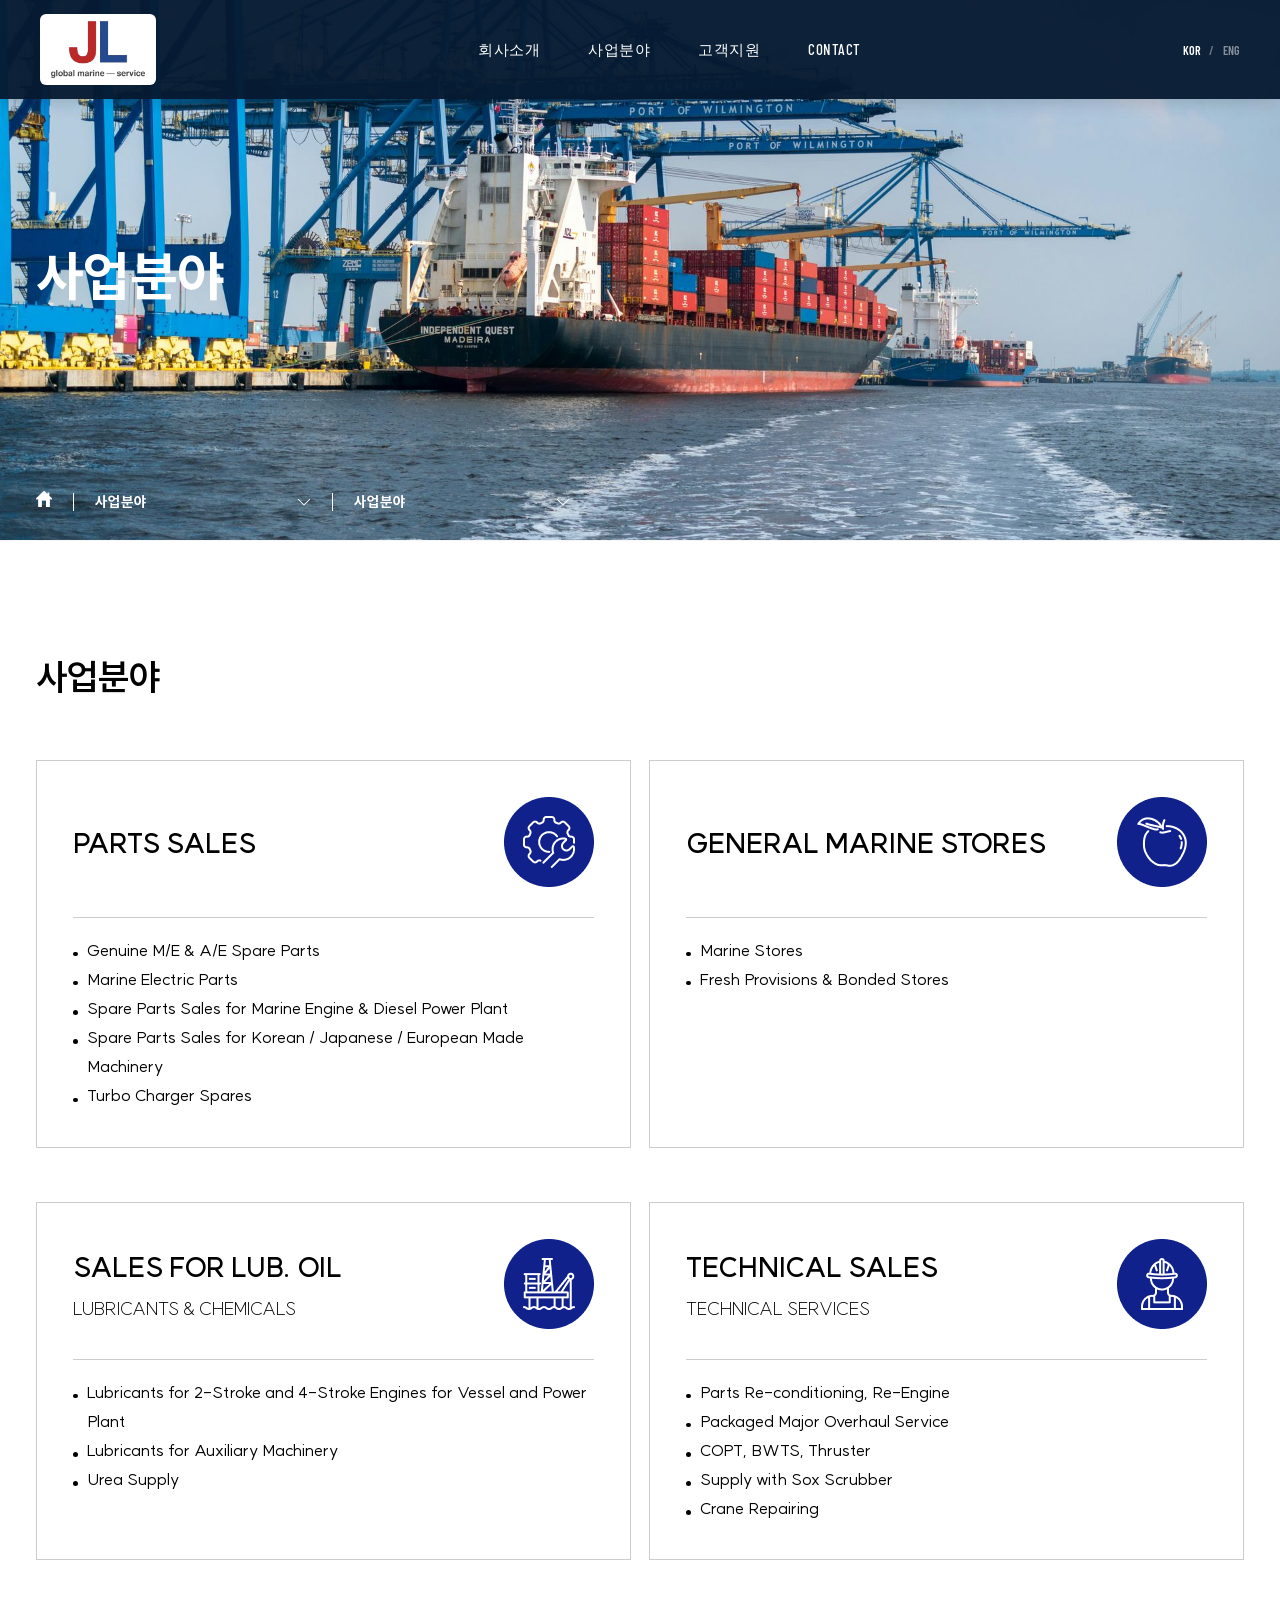
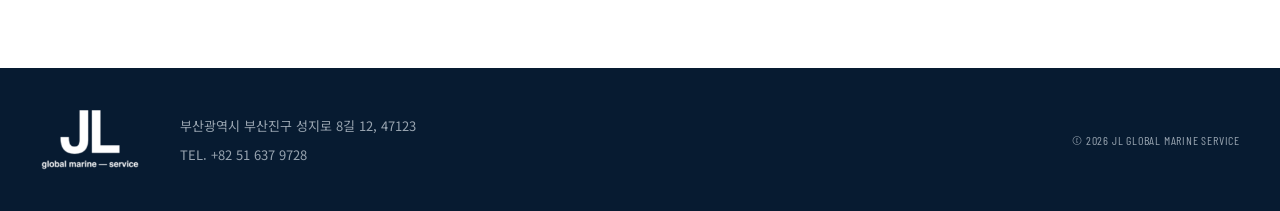
==== jlgms/business/business-field.html @ 803ba66a "Make menu hover backgrounds translucent navy instead of white Co-Authored-By: Claude Opus 5.5 <norep" ====
<!DOCTYPE html>
<html lang="ko">


<!-- Mirrored from http://www.jlgms.co.kr/jlgms/business/business-field by HTTrack Website Copier/3.x [XR&CO], Thu, 24 Sep 2026 13:48:16 GMT -->
<!-- Added by HTTrack --><meta http-equiv="content-type" content="text/html;charset=UTF-8" /><!-- /Added by HTTrack -->
<head>
  <meta charset="UTF-8">
    <meta name="viewport" content="width=device-width, initial-scale=1.0">
    <meta http-equiv="X-UA-Compatible" content="IE=edge">

    <!--파비콘-->
    <link rel="apple-touch-icon" sizes="76x76" href="../../static/img/favicon/apple-touch-icon.png">
    <link rel="icon" type="image/png" sizes="32x32" href="../../static/img/favicon/favicon-32x32.png">
    <link rel="icon" type="image/png" sizes="16x16" href="../../static/img/favicon/favicon-16x16.png">
    <meta name="msapplication-TileColor" content="#da532c">
    <meta name="theme-color" content="#ffffff">

    <!--메타-->
    <meta name="description" content="엔진부품, 선박 기자재, 선용, 윤활유, 선박유, 산업유, 고객이 선호하는 동 업종 최고의 기업, 고객만족경영">
    <meta name="keywords" content="엔진부품,윤활유,선박유,산업유">

    <meta property="og:type" content="website">
    <meta property="og:title" content="JL Global Marine Service">
    <meta property="og:image" content="../../static/img/common/thumb.jpg">
    <meta property="og:image:type" content="image/jpeg">
    <meta property="og:image:width" content="600">
    <meta property="og:image:height" content="315">
    <meta property="og:url" content="">

    <meta property="twitter:card" content="summary">
    <meta property="twitter:title" content="JL Global Marine Service">
    <meta property="twitter:description" content="엔진부품, 선박 기자재, 선용, 윤활유, 선박유, 산업유, 고객이 선호하는 동 업종 최고의 기업, 고객만족경영">
    <meta property="twitter:image" content="../../static/img/common/thumb.jpg">
    <meta property="twitter:image:type" content="image/jpeg">
    <meta property="twitter:image:width" content="600">
    <meta property="twitter:image:height" content="315">

    <!--css-->
    <link rel="stylesheet" type="text/css" href="../../static/fonts/fonts.css">
    <link rel="stylesheet" type="text/css" href="../../static/css/reset.css">
    <link rel="stylesheet" type="text/css" href="../../static/css/base.css">
    <link rel="stylesheet" type="text/css" href="../../static/css/layout.css">
    <link rel="stylesheet" type="text/css" href="../../static/css/style_v8.css">

    <!--libs-->
    <script src="../../static/js/jquery-3.6.0.js"></script>

    <!--슬라이드-->
    <link rel="stylesheet" type="text/css" href="../../static/js/libs/swiper/swiper-bundle.min.css">
    <script src="../../static/js/libs/swiper/swiper-bundle.min.js"></script>

    <!--aos-->
    <link rel="stylesheet" type="text/css" href="../../static/js/libs/aos/aos.css">
    <script src="../../static/js/libs/aos/aos.js"></script>

    <!--js-->
    <script src="../../static/js/common.js"></script>
    <script src="../../static/js/paging.js"></script>

    <title>JL Global Marine Service</title>
<link rel="preconnect" href="https://fonts.googleapis.com">
    <link rel="preconnect" href="https://fonts.gstatic.com" crossorigin>
    <link href="https://fonts.googleapis.com/css2?family=Barlow+Condensed:wght@500;600;700&family=Noto+Sans+KR:wght@400;500;600;700&display=swap" rel="stylesheet">
    <link rel="stylesheet" type="text/css" href="../../css/site-header.css?v=2">
</head>

<body onselectstart="return false" ondragstart="return false" oncontextmenu="return false">
<!-- header -->
<div class="jl-header-wrap" id="header">
    <a class="jl-skip" href="#Main" data-en="Skip to content">본문 바로가기</a>
    <div class="jl-header">
        <a class="jl-logo" href="../../index.html"><img src="../../assets/logo.png" alt="JL Global Marine Service"></a>
        <nav class="jl-nav" aria-label="주요 메뉴">
            <ul><li><a href="../../jlgms/company/ceo.html" data-en="COMPANY">회사소개</a><ul class="jl-lnb"><li><a href="../../jlgms/company/ceo.html" data-en="Overview">회사 개요</a></li><li><a href="../../jlgms/company/history.html" data-en="History">회사연혁</a></li></ul></li><li><a href="../../jlgms/business/business-field.html" data-en="Business Fields">사업분야</a><ul class="jl-lnb"><li><a href="../../jlgms/business/business-field.html" data-en="Business Fields">사업분야</a></li><li><a href="../../jlgms/business/engine/enginecomponents.html" data-en="Engine Parts">엔진부품</a></li><li><a href="../../jlgms/business/vessel.html" data-en="Marine Equipment">선박 기자재</a></li><li><a href="../../jlgms/ship-stores/ship-stores11.html" data-en="Ship Stores">선용품</a></li><li><a href="../../jlgms/lubricant/lubricatingoil.html" data-en="Lubricants">윤활유</a></li><li><a href="../../jlgms/business/technical-services.html" data-en="Technical Services">기술 용역</a></li></ul></li><li><a href="../../jlgms/customer/quote.html" data-en="SUPPORT">고객지원</a><ul class="jl-lnb"><li><a href="../../jlgms/customer/quote.html" data-en="Request a Quote">견적서 문의</a></li></ul></li><li><a href="../../jlgms/contact/direction.html" data-en="CONTACT">CONTACT</a><ul class="jl-lnb"><li><a href="../../jlgms/contact/direction.html" data-en="Directions">오시는 길</a></li></ul></li></ul>
        </nav>
        <div class="jl-language"><button type="button" class="is-active" data-language="KOR">KOR</button><span>/</span><button type="button" data-language="ENG">ENG</button></div>
    </div>
</div>

<!-- visual -->

    
       <!-- visual -->
    <div class="visual-wrap vis2">
        <div class="visual">
            <div class="inner">
                <h2 class="vis-tit" data-aos="fade-up" data-en="Business Fields">사업분야</h2>
            </div>
        </div>
    </div>
                    
                    
                    
                    
                    
                    
    
    


<!-- sub-nav -->
<nav class="sub-nav-wrap" id="subnav" data-aos="fade-up">
    <ul class="sub-nav inner">
        <li>
          <a class="icon" href="../../index.html"><img src="../../jlgms-assets/static/img/common/home.png" alt=""></a>
        </li>
        <li class="select-box low-select">
          <button class="select-btn" type="button">
            <span class="select"></span>
            <img src="../../jlgms-assets/static/img/common/sub.png" alt="">
          </button>
          
              
              
                  <ul class="option over-option">
                      
                          <li >
                              <a href="../company/ceo.html" data-en="Company">회사소개</a>
                          </li>
                      
                          <li class="selected">
                              <a href="business-field.html" data-en="Business Fields">사업분야</a>
                          </li>
                      
                          <li >
                              <a href="../customer/quote.html" data-en="Support">고객지원</a>
                          </li>
                      
                          <li >
                              <a href="../contact/direction.html">CONTACT</a>
                          </li>
                      
                  </ul>
              
          
        </li>
        
            
            
                <li class="select-box low-select bg-blue">
                  <button class="select-btn" type="button">
                    <span class="select point"></span>
                    <img src="../../jlgms-assets/static/img/common/sub.png" alt="">
                  </button>
                  <ul class="option over-option">
                      
                           <li class="selected">
                               <a href="business-field.html" data-en="Business Fields">사업분야</a>
                           </li>
                       
                           <li >
                               <a href="engine/enginecomponents.html" data-en="Engine Parts">엔진부품</a>
                           </li>
                       
                           <li >
                               <a href="vessel.html" data-en="Marine Equipment">선박 기자재</a>
                           </li>
                       
                           <li >
                               <a href="../ship-stores/ship-stores11.html" data-en="Ship Stores">선용</a>
                           </li>
                       
                           <li >
                               <a href="../lubricant/lubricatingoil.html" data-en="Lubricants">윤활유</a>
                           </li>
                       
                           <li >
                               <a href="technical-services.html" data-en="Technical Services">기술용역</a>
                           </li>
                       
                  </ul>
                </li>
            
        
    </ul>
</nav>



<script>
    const isTouchDevice = (navigator.maxTouchPoints || 'ontouchstart' in document.documentElement);
    
    let tablet = 1023;
    let laptop = 1280;
    let pc = 1600;
    
    
    //스킵메뉴
    $('.skip').on({
      focus: function () {
        $(this).parent().addClass('active');
      },
      click: function () {
        $('.skip-nav').removeClass('active');
      }
    });
    
    $('.skip:last-child').focusout(function () {
      $('.skip-nav').removeClass('active');
    });
    
    $('[href="#Gnb"]').on('keydown click', function (e) {
      if (e.keyCode == "13") {
        $('.skip-nav').removeClass('active');
        if ($(window).width() <= laptop) {
          $('.mobile-btn').trigger('click');
          $('.nav a:first').trigger('click').focus();
        } else {
          $('#Gnb a:first').parent().addClass('active').siblings().removeClass('active');
          $('.header-wrap').addClass('active');
          $('.lnb').stop().slideDown();
        }
      }
    });
    
    $('.gnb a:last').focusout(function () {
      if ($(window).width() <= laptop) {
        $('.moni-btn').trigger('click');
      }
    });
    
    //메뉴
    $('.dep-01').on({
      mouseenter: function (e) {
        if (!isTouchDevice) {
          if ($(window).width() > laptop) {
            pcGnb($(this));
          }
        }
      },
      focusin: function (e) {
        if (!isTouchDevice) {
          if ($(window).width() <= laptop && $(window).width() > tablet) {
            pcGnb($(this));
          }
        }
        else if (isTouchDevice) {
          e.preventDefault();
          if ($(window).width() <= laptop && $(window).width() > tablet) {
            pcGnb($(this));
          }
          else if ($(window).width() < tablet) {
            e.preventDefault();
            $(this).parent().addClass('active').siblings().removeClass('active');
            $(this).next('.lnb').stop().slideDown().closest('li').siblings().find('.lnb').slideUp();
          }
        }
      },
      click: function (e) {
        if (isTouchDevice) {
          e.preventDefault();
          if ($(window).width() >= laptop && $(window).width() > tablet) {
            $(this).parent().addClass('active').siblings().removeClass('active');
            $('.header-wrap').addClass('active');
            $('.lnb').stop().slideDown(0);
          }
          else if ($(window).width() < tablet) {
            $(this).parent().addClass('active').siblings().removeClass('active');
            $(this).next('.lnb').stop().slideDown().closest('li').siblings().find('.lnb').slideUp();
          }
        } else {
          if ($(window).width() <= laptop && $(window).width() > tablet) {
            e.preventDefault();
            $(this).parent().addClass('active').siblings().removeClass('active');
            $('.header-wrap').addClass('active');
            $('.lnb').stop().slideDown(0);
          } else if ($(window).width() < tablet) {
            e.preventDefault();
            $(this).parent().addClass('active').siblings().removeClass('active');
            $(this).next('.lnb').stop().slideDown().closest('li').siblings().find('.lnb').slideUp();
          }
        }
      }
    });
    
    $('.lnb').mouseenter(function () {
      $(this).closest('li').addClass('active').siblings().removeClass('active');
    })
    
    $('.lnb li').click(function () {
      if ($(window).width() < tablet) {
        $(this).closest('.lnb').parent().removeClass('active');
      }
    });
    
    
    //열기
    function pcGnb(tg) {
      $(tg).parent().addClass('active').siblings().removeClass('active');
      $('.header-wrap').addClass('active');
      $('.lnb').stop().slideDown(300);
    }
    
    
    //닫기
    if (!isTouchDevice) {
      $('.nav').mouseleave(function (e) {
        if ($(window).width() > laptop) {
          gnb_close();
        }
      });
    }
    
    $(document).click(function (e) {
      if ($(window).width() > laptop) {
        if (isTouchDevice) {
          let tg = e.target;
          if ($(tg).parents('.header-wrap').length == 0) {
            gnb_close();
          }
        }
      }
    });
    
    $(window).scroll(function () {
        if ($(window).scrollTop() > $('.visual-wrap').height()) {
          $('.header-wrap').addClass('scroll');
        } else {
          $('.header-wrap').removeClass('scroll');
        }
        if (isTouchDevice) {
          if ($(window).width() > tablet) {
            gnb_close();
          }
        }
      });
    
    $(window).scroll(function () {
      if (isTouchDevice && $(window).width() > laptop) {
        gnb_close();
      }
    });
    
    function gnb_close() {
      if ($('.header-wrap').hasClass('active')) {
        $('.header-wrap').removeClass('active');
        $('.gnb>li').removeClass('active');
        $('.lnb').stop().slideUp(300);
      }
    }
    
    //리사이즈
    $(window).resize(function () {
      if ($(window).width() > laptop) {
        $('.header-wrap').removeClass('active');
        $('.lnb').stop().slideUp(0);
        $('.nav').removeClass('active');
        $('.mobile-btn').removeClass('active');
    
      } else if ($(window).width() <= laptop && $(window).width() > tablet) {
        $('.nav').removeClass('active');
        $('.lnb').show();
      } else if ($(window).width() < tablet) {
        $('.header-wrap').removeClass('active')
        $('.lnb').stop().slideUp(0);
        $('.gnb>li').removeClass('active');
        $('.mobile-btn').removeClass('active');
      }
    });
    
    // 모바일
    $('.mobile-btn').on({
      click: function () {
        $(this).toggleClass('active');
        $('.header-wrap').toggleClass('active');
        if ($(window).width() <= laptop && $(window).width() > tablet) {
          $('.lnb').stop().slideDown(0);
        }
        else if ($(window).width() <= tablet) {
          $('.lnb').stop().slideUp(0).closest('li').removeClass('active');
        }
      },
      keydown: function (e) {
        if (e.keyCode == "13") {
          $(this).toggleClass('active');
          $('.header-wrap').toggleClass('active');
          $('.nav a:first').focus();
          if ($(window).width() <= laptop && $(window).width() > tablet) {
            $('.lnb').stop().slideDown(0);
          }
          else if ($(window).width() <= tablet) {
            $('.lnb').stop().slideUp(0).closest('li').removeClass('active');
          }
        }
        else if (e.keyCode == "9") {
          $('.header-wrap').removeClass('active');
          $('.mobile-btn').removeClass('active');
          $('.lnb').stop().slideUp(0).closest('li').removeClass('active');
        }
      }
    });
    
    function changeLanguage(lang) {
        localStorage.setItem('jl-language', lang)
            location.reload();
    }

    //언어
//     $('.lang-wrap').each(function (index, item) {
//       let txt = $(item).find('.selected').text();
//       $(item).find('.lang').text(txt);
//     });

//     $('.lang-btn').on({
//       click: function (e) {
//         $(this).next('.lang-option').stop().slideToggle();
//       },
//       keydown: function (e) {
//         if (e.keyCode == "13") {
//           $(this).next('.option').stop().slideDown();
//           $('.lang-option a:first').focus();
//         }
//       },
//       focusin: function () {
//         $('.header-wrap').removeClass('active').find('.lnb').hide();
//       }
//     });

</script>

<!-- content-wrap -->
<!-- contents -->
    <main class="content business" id="Main">
        <section class="section">
            <div class="inner">
                <h2 class="sec-tit" data-aos="fade-up" data-en="Business Fields">
                    사업분야
                </h2>
                <div class="grid-wrap">
                    <div class="box" data-aos="fade-up">
                        <div class="top">
                            <h3 class="type">PARTS SALES</h3>
                            <div class="icon"><img src="../../jlgms-assets/static/img/sub/sub2/icon1.png" alt="icon"></div>
                        </div>
                        <div class="list">
                            <li>Genuine M/E &amp; A/E Spare Parts</li>
                            <li>Marine Electric Parts</li>
                            <li>Spare Parts Sales for Marine Engine &amp; Diesel Power Plant</li>
                            <li>Spare Parts Sales for Korean / Japanese / European Made Machinery</li>
                            <li>Turbo Charger Spares</li>
                        </div>
                    </div>
                    <div class="box" data-aos="fade-up">
                        <div class="top">
                            <h3 class="type">GENERAL MARINE STORES</h3>
                            <div class="icon"><img src="../../jlgms-assets/static/img/sub/sub2/icon2.png" alt="icon"></div>
                        </div>
                        <div class="list">
                            <li>Marine Stores</li>
                            <li>Fresh Provisions &amp; Bonded Stores</li>
                        </div>
                    </div>
                    <div class="box" data-aos="fade-up">
                        <div class="top">
                            <h3 class="type">SALES FOR LUB. OIL
                                <span class="thin">LUBRICANTS &amp; CHEMICALS</span>
                            </h3>
                            <div class="icon"><img src="../../jlgms-assets/static/img/sub/sub2/icon3.png" alt="icon"></div>
                        </div>
                        <div class="list">
                            <li>Lubricants for 2-Stroke and 4-Stroke Engines for Vessel and Power Plant</li>
                            <li>Lubricants for Auxiliary Machinery</li>
                            <li>Urea Supply</li>
                        </div>
                    </div>
                    <div class="box" data-aos="fade-up">
                        <div class="top">
                            <h3 class="type">TECHNICAL SALES
                                <span class="thin">TECHNICAL SERVICES</span>
                            </h3>
                            <div class="icon"><img src="../../jlgms-assets/static/img/sub/sub2/icon4.png" alt="icon"></div>
                        </div>
                        <div class="list">
                            <li>Parts Re-conditioning, Re-Engine</li>
                            <li>Packaged Major Overhaul Service</li>
                            <li>COPT, BWTS, Thruster</li>
                            <li>Supply with Sox Scrubber</li>
                            <li>Crane Repairing</li>
                        </div>
                    </div>
                </div>
            </div>
        </section>
    </main>
                    
                    
                    
                    
<!--//content-wrap END-->



<footer class="jl-footer">
    <div class="jl-footer-inner">
        <img src="../../assets/logo-white.png" alt="JL Global Marine Service">
        <div><address data-en="12, Seongji-ro 8-gil, Busanjin-gu, Busan, Korea 47123">부산광역시 부산진구 성지로 8길 12, 47123</address><p>TEL. +82 51 637 9728</p></div>
        <span class="jl-copyright">© 2026 JL GLOBAL MARINE SERVICE</span>
    </div>
</footer>

<script src="../../js/site-i18n.js?v=4"></script>
</body>

<!-- Mirrored from http://www.jlgms.co.kr/jlgms/business/business-field by HTTrack Website Copier/3.x [XR&CO], Thu, 24 Sep 2026 13:48:19 GMT -->
</html>
---- static/fonts/fonts.css ----
@charset "utf-8";

@import url("SUIT/SUIT.css");
@import url("fontello/css/fontello.css");
---- static/css/base.css ----
@charset "UTF-8";
@import url("../fonts/fonts.css");
@import url("reset.css");
:root {
  --com-f: 2rem;
  --btit-f: 6rem;
  --tit-f: 4rem;
  --stit-f: 3rem;
  --md-f: 2.4rem;
  --ss-f: 1.6rem ;
}

@media all and (max-width: 47.9375rem) {
  :root {
    --com-f: 1.6rem;
    --btit-f: 4rem;
    --tit-f: 3rem;
    --stit-f: 2.4rem;
    --md-f: 2rem;
    --ss-f: 1.4rem ;
  }
}
body {
  line-height: 1;
  font-size: var(--com-f);
  font-weight: 400;
  font-family: "SUIT", sans-serif;
  color: #000;
}

/* visible*/
.d-none {
  display: none !important;
}

.hidden {
  overflow: hidden !important;
  width: 0 !important;
  height: 0 !important;
  font-size: 1px !important;
}

/* 정렬 */
.flex-bt {
  display: flex;
  justify-content: space-between;
}
.flex-start {
  display: flex;
  justify-content: flex-start;
}
.flex-end {
  display: flex;
  justify-content: flex-end;
}

.txt-center {
  text-align: center !important;
}
.txt-left {
  text-align: left !important;
}
.txtright {
  text-align: right !important;
}

.br {
  display: block;
}

/* 폰트 */
.ff-pop {
  font-family: "Poppins", sans-serif;
}

.ff-kr {
  font-family: "Noto Sans KR", sans-serif;
}

.fw-200 {
  font-weight: 200 !important;
}

.fw-300 {
  font-weight: 300 !important;
}

.fw-400 {
  font-weight: 400 !important;
}

.fw-500 {
  font-weight: 500 !important;
}

.fw-600 {
  font-weight: 600 !important;
}

.fw-700 {
  font-weight: 700 !important;
}

.fw-700 {
  font-weight: 700 !important;
}

/* 보더 */
.border-top-1 {
  border-top: 1px solid #000;
}

.border-bottom-1 {
  border-bottom: 1px solid #000;
}

/* 언어 */
.lang-wrap {
  position: relative;
  text-align: right;
  font-size: 1.3rem;
}
.lang-wrap .lang-btn {
  display: flex;
  justify-content: flex-end;
  align-items: center;
  position: relative;
  padding-right: 2rem;
}
.lang-wrap .lang-btn .fi {
  display: block;
  margin-right: 0.5rem;
  width: 2rem;
}
.lang-wrap .lang-btn .fi img {
  vertical-align: middle;
}
.lang-wrap .lang-btn::after {
  position: absolute;
  right: 0;
  font-family: "fontello";
  content: "\e803";
  transform: rotate(0);
  transition: transform 0.2s;
  -webkit-transform: rotate(0);
  -moz-transform: rotate(0);
  -ms-transform: rotate(0);
  -o-transform: rotate(0);
  -webkit-transition: transform 0.2s;
  -moz-transition: transform 0.2s;
  -ms-transition: transform 0.2s;
  -o-transition: transform 0.2s;
}
.lang-wrap .lang-btn.active::after {
  transform: rotate(180deg);
  transition: transform 0.2s;
  -webkit-transform: rotate(180deg);
  -moz-transform: rotate(180deg);
  -ms-transform: rotate(180deg);
  -o-transform: rotate(180deg);
  -webkit-transition: transform 0.2s;
  -moz-transition: transform 0.2s;
  -ms-transition: transform 0.2s;
  -o-transition: transform 0.2s;
}
.lang-wrap .lang-option {
  display: none;
  position: absolute;
  margin-top: 1rem;
  margin-left: 2rem;
  width: calc(100% - 1rem);
  text-align: center;
  font-size: 0.9em;
  background-color: rgba(31, 31, 31, 0.1);
  box-shadow: 0 0 1rem rgba(0, 0, 0, 0.1);
}
.lang-wrap .lang-option a {
  display: block;
  padding: 0.5rem;
}
.lang-wrap .lang-option a:focus {
  color: #fff;
  background-color: #111;
}

/* 셀렉트 */
.z-index-100 {
  z-index: 100 !important;
  position: relative !important;
}

.select-wrap .select-btn {
  display: flex;
  justify-content: flex-start;
  align-items: center;
}
.select-wrap .select {
  margin: 0 0.5rem;
}
.select-wrap .select-arrow {
  position: relative;
}
.select-wrap .select-arrow::after {
  position: absolute;
  top: -0.7rem;
  content: "\e803";
  font-family: "fontello";
  transform: rotate(0);
  transition: transform 0.6s;
  -webkit-transition: transform 0.6s;
  -moz-transition: transform 0.6s;
  -ms-transition: transform 0.6s;
  -o-transition: transform 0.6s;
  -webkit-transform: rotate(0);
  -moz-transform: rotate(0);
  -ms-transform: rotate(0);
  -o-transform: rotate(0);
}
.select-wrap.active .select-arrow::after {
  transform: rotate(180deg);
  transition: transform 0.6s;
  -webkit-transform: rotate(180deg);
  -moz-transform: rotate(180deg);
  -ms-transform: rotate(180deg);
  -o-transform: rotate(180deg);
}
.select-wrap .option {
  display: none;
}

/*input*/
input[type=file]::file-selector-button,
input[type=file]::-webkit-file-upload-button {
  display: none;
}/*# sourceMappingURL=base.css.map */
---- static/css/layout.css ----
@charset "UTF-8";
/* 스킵메뉴 */
.skip-nav {
  z-index: 5100;
  display: flex;
  justify-content: space-between;
  position: absolute;
  top: -100%;
  width: 100%;
}
.skip-nav.active {
  top: 0;
}
.skip-nav .skip {
  padding: 1rem;
  flex-basis: 50%;
  text-align: center;
  background-color: #fff;
}
.skip-nav .skip:focus {
  color: #fff;
  background-color: #a7a7a7;
}

.header-wrap {
  z-index: 5000;
  position: fixed;
  left: 0;
  top: 0;
  width: 100%;
  font-family: "SUIT", sans-serif;
  background-color: transparent;
  transition: background-color, 0.3s, 1s;
  -webkit-transition: background-color, 0.3s, 1s;
  -moz-transition: background-color, 0.3s, 1s;
  -ms-transition: background-color, 0.3s, 1s;
  -o-transition: background-color, 0.3s, 1s;
}
.header-wrap::before {
  position: absolute;
  top: 11rem;
  content: "";
  width: 100%;
  height: 0.5px;
  background-color: #CCC;
}
.header-wrap.active {
  height: auto;
  box-shadow: 0 0 1rem rgba(0, 0, 0, 0.1);
  background-color: #fff;
  transition: background-color, 0.3s, 0.3s;
  -webkit-transition: background-color, 0.3s, 0.3s;
  -moz-transition: background-color, 0.3s, 0.3s;
  -ms-transition: background-color, 0.3s, 0.3s;
  -o-transition: background-color, 0.3s, 0.3s;
}
.header-wrap.active .header .gnb > li > a {
  color: #959595;
}
.header-wrap.active .header .gnb > li.active > a {
  color: #10218B;
}
.header-wrap.active .header .lang-wrap .switch-btn > span {
  color: #CCC;
}
.header-wrap.active .header .lang-wrap .switch-btn.active > span {
  color: #10218B;
}
.header-wrap.scroll {
  background-color: #fff;
  transition: background-color, 0.3s, 0s;
  -webkit-transition: background-color, 0.3s, 0s;
  -moz-transition: background-color, 0.3s, 0s;
  -ms-transition: background-color, 0.3s, 0s;
  -o-transition: background-color, 0.3s, 0s;
}
.header-wrap.scroll .gnb > li > a {
  color: #333;
}
.header-wrap.scroll .lang-wrap .switch-btn span {
  color: rgba(204, 204, 204, 0.8);
}

.header {
  display: flex;
  justify-content: space-between;
  align-items: flex-start;
  padding: 2rem 4rem 0;
  width: 100%;
  max-width: 168rem;
  min-height: 11rem;
  margin: 0 auto;
}
.header .logo {
  padding-top: 0.9rem;
  width: 6rem;
}
.header .logo > a {
  display: block;
}
.header .nav {
  overflow: hidden;
  padding-top: 1rem;
}
.header .gnb {
  display: flex;
  justify-content: center;
  margin: 0 auto;
  width: inherit;
}
.header .gnb > li {
  display: flex;
  flex-direction: column;
  position: relative;
  width: 22rem;
  height: 100%;
  text-align: center;
  font-size: 1.9rem;
  font-weight: 700;
}
.header .gnb > li > a {
  z-index: 1;
  display: inline-block;
  padding: 1rem 5rem;
  position: relative;
  text-align: center;
  font-weight: inherit;
  color: #fff;
  font-size: var(--com-f);
  font-weight: 500;
  line-height: 1.8;
}
.header .gnb > li > a::before {
  position: absolute;
  left: 0;
  top: 7.9rem;
  content: "";
  width: 100%;
  height: 2px;
  transform: scaleX(0);
  transform-origin: left center;
  background-color: #2738e0;
  transition: transform 0.2s;
  -webkit-transform: scaleX(0);
  -moz-transform: scaleX(0);
  -ms-transform: scaleX(0);
  -o-transform: scaleX(0);
  -webkit-transition: transform 0.2s;
  -moz-transition: transform 0.2s;
  -ms-transition: transform 0.2s;
  -o-transition: transform 0.2s;
}
.header .gnb > li.active > a {
  font-weight: 700;
}
.header .gnb > li.active > a::before {
  transform: scaleX(1);
  transition: all 0.4s 0.2s;
  -webkit-transition: all 0.4s 0.2s;
  -moz-transition: all 0.4s 0.2s;
  -ms-transition: all 0.4s 0.2s;
  -o-transition: all 0.4s 0.2s;
  -webkit-transform: scaleX(1);
  -moz-transform: scaleX(1);
  -ms-transform: scaleX(1);
  -o-transform: scaleX(1);
}
.header .gnb > li.active .lnb > li > a {
  color: #333;
}
.header .lnb {
  z-index: 2;
  display: none;
  position: relative;
  top: 2.4rem;
  margin-bottom: 2.4rem;
  padding: 3rem 0 6rem;
  width: 100%;
  height: 100%;
  text-align: center;
  font-size: 0.9em;
}
.header .lnb > li {
  position: relative;
  width: inherit;
  min-width: 100%;
  margin-bottom: 2.4rem;
  text-align: left;
}
.header .lnb > li > a {
  display: block;
  height: 3.4rem;
  line-height: 3.4rem;
  color: #959595;
  font-size: 1.6rem;
  font-weight: 300;
  text-align: center;
  white-space: nowrap;
}
.header .lnb > li > a:hover, .header .lnb > li > a:focus {
  font-weight: 700;
  color: #10218B !important;
}
.header .lnb > li:last-child {
  margin-bottom: 0;
}
.header .lang-wrap {
  display: flex;
  padding-top: 2rem;
  gap: 1.7rem;
}
.header .lang-wrap .switch-btn {
  position: relative;
  padding: 0.4rem 1rem;
}
.header .lang-wrap .switch-btn > span {
  display: block;
  padding-bottom: 0.6rem;
  font-weight: 600;
  font-size: var(--ss-f);
  color: #fff;
  font-weight: 500;
}
.header .lang-wrap .switch-btn.active > span {
  color: #10218B;
  font-weight: 800;
  border-bottom: 1px solid #10218B;
}
.header .lang-wrap .switch-btn::before {
  content: "";
  width: 1px;
  height: 1.6rem;
  background: #CCC;
  position: absolute;
  top: 50%;
  transform: translateY(-50%);
  -webkit-transform: translateY(-50%);
  -moz-transform: translateY(-50%);
  -ms-transform: translateY(-50%);
  -o-transform: translateY(-50%);
  right: -0.8rem;
}
.header .lang-wrap .switch-btn:last-child::before {
  display: none;
}
.header .mobile-btn {
  margin-top: 1.6rem;
  margin-left: auto;
  display: none;
  position: relative;
  width: 3rem;
  height: 3rem;
}
.header .mobile-btn span {
  position: absolute;
  left: 0.25rem;
  width: 2.9rem;
  height: 0.3rem;
  border-radius: 0.2rem;
  background-color: #111;
  -webkit-border-radius: 0.2rem;
  -moz-border-radius: 0.2rem;
  -ms-border-radius: 0.2rem;
  -o-border-radius: 0.2rem;
}
.header .mobile-btn span:nth-of-type(1) {
  top: 0.5rem;
  transform: rotate(0);
  transform-origin: right center;
  transition: transform 0.6s;
  -webkit-transform: rotate(0);
  -moz-transform: rotate(0);
  -ms-transform: rotate(0);
  -o-transform: rotate(0);
  -webkit-transition: transform 0.6s;
  -moz-transition: transform 0.6s;
  -ms-transition: transform 0.6s;
  -o-transition: transform 0.6s;
}
.header .mobile-btn span:nth-of-type(2) {
  opacity: 1;
  top: 1.5rem;
  transition: opacity 0.7s;
  -webkit-transition: opacity 0.7s;
  -moz-transition: opacity 0.7s;
  -ms-transition: opacity 0.7s;
  -o-transition: opacity 0.7s;
}
.header .mobile-btn span:nth-of-type(3) {
  top: 2.5rem;
  transform: rotate(0);
  transform-origin: right center;
  transition: transform 0.6s;
  -webkit-transition: transform 0.6s;
  -moz-transition: transform 0.6s;
  -ms-transition: transform 0.6s;
  -o-transition: transform 0.6s;
}
.header .mobile-btn.active span {
  transition: all 0.6s;
  -webkit-transition: all 0.6s;
  -moz-transition: all 0.6s;
  -ms-transition: all 0.6s;
  -o-transition: all 0.6s;
}
.header .mobile-btn.active span:nth-of-type(1) {
  transform: rotate(-45deg);
  transition: all 0.6s;
  -webkit-transform: rotate(-45deg);
  -moz-transform: rotate(-45deg);
  -ms-transform: rotate(-45deg);
  -o-transform: rotate(-45deg);
}
.header .mobile-btn.active span:nth-of-type(2) {
  opacity: 0;
  transition: all 0s;
  -webkit-transition: all 0s;
  -moz-transition: all 0s;
  -ms-transition: all 0s;
  -o-transition: all 0s;
}
.header .mobile-btn.active span:nth-of-type(3) {
  transform: rotate(45deg);
  transition: all 0.6s;
  -webkit-transform: rotate(45deg);
  -moz-transform: rotate(45deg);
  -ms-transform: rotate(45deg);
  -o-transform: rotate(45deg);
}

@media all and (max-width: 85.375rem) {
  .header-wrap {
    min-height: 9rem;
  }
  .header-wrap::before {
    display: none;
  }
  .header-wrap .nav {
    display: none;
  }
  .header-wrap.active {
    height: 100%;
    background-color: #fff;
  }
  .header-wrap.active .header .nav {
    display: block;
    width: 100%;
  }
  .header-wrap.active .header .lang-wrap {
    display: flex;
  }
  .header {
    padding: 1rem 4rem 0;
    min-height: 9rem;
  }
  .header .logo {
    width: 8rem;
  }
  .header .logo img {
    height: 100%;
  }
  .header .lang-wrap {
    display: none;
    position: absolute;
    right: 8rem;
    padding-top: 1.7rem;
  }
  .header .nav {
    position: absolute;
    left: 50%;
    top: 9rem;
    padding-right: 0;
    padding-top: 0;
    width: 100%;
    height: calc(100% - 9rem);
    transform: translateX(-50%);
    -webkit-transform: translateX(-50%);
    -moz-transform: translateX(-50%);
    -ms-transform: translateX(-50%);
    -o-transform: translateX(-50%);
  }
  .header .nav .gnb {
    position: absolute;
    left: 50%;
    padding-top: 9%;
    transform: translateX(-50%);
    -webkit-transform: translateX(-50%);
    -moz-transform: translateX(-50%);
    -ms-transform: translateX(-50%);
    -o-transform: translateX(-50%);
  }
  .header .nav .gnb > li > a {
    margin-bottom: 0;
    padding: 2rem 0;
  }
  .header .nav .gnb > li > a::before {
    top: 6rem;
  }
  .header .nav .gnb > li.active::after {
    height: calc(100% - 6rem);
    transition: background-color 1s 0.2s;
    -webkit-transition: background-color 1s 0.2s;
    -moz-transition: background-color 1s 0.2s;
    -ms-transition: background-color 1s 0.2s;
    -o-transition: background-color 1s 0.2s;
  }
  .header .lnb {
    display: block;
    top: 0;
    padding-top: 2rem;
    margin-bottom: 0;
  }
  .header .mobile-btn {
    display: block;
  }
}
@media all and (max-width: 63.9375rem) {
  .header .nav {
    overflow-y: scroll;
  }
  .header .nav::-webkit-scrollbar {
    width: 0;
  }
  .header .gnb {
    display: block;
    top: 0;
    text-align: center;
  }
  .header .gnb > li {
    width: 100% !important;
    height: auto;
  }
  .header .gnb > li > a {
    padding: 1rem 1rem 0;
    margin: 0 auto;
    width: -moz-fit-content;
    width: fit-content;
    font-size: 2rem;
    line-height: 1.3;
  }
  .header .lnb {
    display: none;
    padding-bottom: 2rem !important;
    background-color: transparent;
  }
  .header .lnb > li {
    text-align: center;
  }
  .header .lnb > li > a {
    display: inline-block;
  }
}
@media all and (max-width: 47.9375rem) {
  .header-wrap {
    min-height: 7rem;
  }
  .header-wrap::before {
    top: 7rem;
  }
  .header {
    padding: 1.5rem 2rem;
    min-height: 7rem;
  }
  .header .logo {
    width: auto;
    padding-top: 0;
    height: 5rem;
  }
  .header .logo img {
    width: 100%;
    height: 100%;
    -o-object-fit: cover;
       object-fit: cover;
  }
  .header .nav .gnb > li {
    padding-bottom: 0;
  }
  .header .lang-wrap {
    z-index: 10;
    right: 7rem;
    top: 1rem;
    padding-top: 1.4rem;
  }
  .header .mobile-btn {
    margin-top: 0.8rem;
  }
}
.footer-wrap {
  width: 100%;
  border-top: 1px solid #CCC;
  background: #fff;
}

.footer {
  width: 100%;
  padding: 8rem 0 10rem;
}
.footer .inner {
  width: 100%;
  max-width: 162rem;
  padding: 0 4rem;
  margin: 0 auto;
}
.footer .flex-wrap {
  display: flex;
  justify-content: space-between;
  align-items: flex-start;
}
.footer .left {
  display: flex;
  gap: 6rem;
  align-items: center;
}
.footer .logo {
  width: 17rem;
}
.footer .info-wrap {
  display: flex;
  flex-direction: column;
}
.footer .top {
  font-size: var(--ss-f);
  font-weight: 300;
  line-height: 2;
}
.footer .list {
  display: flex;
  gap: 2.4rem;
}
.footer li {
  position: relative;
  display: flex;
  gap: 0.4rem;
  font-size: var(--ss-f);
  font-weight: 300;
  line-height: 3rem;
}
.footer li span {
  font-weight: 700;
}
.footer li::before {
  content: "";
  width: 1px;
  height: 1.4rem;
  background: #000;
  position: absolute;
  top: 50%;
  transform: translateY(-50%);
  -webkit-transform: translateY(-50%);
  -moz-transform: translateY(-50%);
  -ms-transform: translateY(-50%);
  -o-transform: translateY(-50%);
  right: -1.2rem;
}
.footer li:last-child::before {
  display: none;
}
.footer .copy {
  font-size: var(--ss-f);
  font-weight: 300;
  line-height: 3rem;
}
.footer .right a {
  display: flex;
  align-items: center;
  justify-content: space-between;
  padding: 1rem 2rem;
  width: 23rem;
  border: 1px solid #CCC;
}
.footer .right a span {
  font-size: var(--ss-f);
  font-weight: 300;
  line-height: 2;
}

@media all and (max-width: 64rem) {
  .footer {
    padding: 6rem 0 8rem;
  }
  .footer .left {
    gap: 4rem;
  }
  .footer .logo {
    width: 10rem;
  }
  .footer .right a {
    width: 17rem;
  }
}
@media all and (max-width: 63.9375rem) {
  .footer .flex-wrap {
    flex-direction: column;
    gap: 2rem;
  }
  .footer .top,
  .footer li,
  .footer .copy {
    font-size: 1.4rem;
  }
  .footer .right a span {
    font-size: 1.4rem;
  }
}
@media all and (max-width: 47.9375rem) {
  .footer {
    padding: 4rem 0 6rem;
  }
  .footer .inner {
    padding: 0 2rem;
  }
  .footer .left {
    flex-direction: column;
    align-items: flex-start;
    gap: 2rem;
  }
  .footer .logo {
    width: 6rem;
  }
  .footer .list {
    flex-direction: column;
    gap: 0;
  }
  .footer li::before {
    display: none;
  }
  .footer .copy {
    font-size: 1.2rem;
    line-height: 1.5;
  }
  .footer .right a {
    padding: 0.6rem 1.6rem;
  }
}/*# sourceMappingURL=layout.css.map */
---- static/css/style_v8.css ----
@charset "UTF-8";
.company-history-table { width: 100%; margin-bottom: 4rem; border-collapse: collapse; background: #fff; }
.company-history-table th, .company-history-table td { padding: 2rem 2.4rem; border: 1px solid #d8dfe5; text-align: left; line-height: 1.7; }
.company-history-table thead th { color: #fff; background: #10218B; }
.company-history-table tbody th { width: 18%; color: #10218B; font-size: 2.4rem; }
.legacy-history { display: none !important; }
.section {
  padding: 15rem 0;
}

.visual-wrap {
  width: 100%;
  height: 60rem;
}
.visual-wrap.vis1 {
  background: url("../../assets/section1.jpg") no-repeat center;
  background-size: cover;
}
.visual-wrap.vis2 {
  background: url("../../assets/section2.jpg") no-repeat center;
  background-size: cover;
}
.visual-wrap.vis3 {
  background: url("../../assets/section3.jpg") no-repeat center;
  background-size: cover;
}
.visual-wrap.vis4 {
  background: url("../../assets/section1.jpg") no-repeat center;
  background-size: cover;
}
.visual-wrap .visual {
  padding-top: 11rem;
}
.visual-wrap .vis-tit {
  margin-top: 16.2rem;
  font-size: var(--btit-f);
  color: #fff;
  font-weight: 700;
  line-height: 7rem;
}
.visual-wrap .sub {
  display: block;
  margin-top: 1rem;
  font-size: var(--com-f);
  color: #fff;
  font-weight: 400;
  line-height: 2;
}

.inner {
  width: 100%;
  max-width: 162rem;
  padding: 0 4rem;
  margin: 0 auto;
}

.sub-nav-wrap {
  position: absolute;
  z-index: 99;
  margin-top: -8.7rem;
  width: 100%;
  height: 8.8rem;
  border-radius: 0 8rem 0 0;
  -webkit-border-radius: 0 8rem 0 0;
  -moz-border-radius: 0 8rem 0 0;
  -ms-border-radius: 0 8rem 0 0;
  -o-border-radius: 0 8rem 0 0;
  border-bottom: 1px solid #F6F6F6;
}

.sub-nav {
  display: flex;
  align-items: center;
}
.sub-nav > li {
  position: relative;
  padding: 0 2.4rem;
  line-height: 8.8rem;
  font-size: 1.8rem;
}
.sub-nav > li:last-of-type::before {
  display: none;
}
.sub-nav > li::before {
  content: "";
  width: 0.05rem;
  height: 2rem;
  position: absolute;
  top: 50%;
  transform: translateY(-50%);
  -webkit-transform: translateY(-50%);
  -moz-transform: translateY(-50%);
  -ms-transform: translateY(-50%);
  -o-transform: translateY(-50%);
  right: 0;
  background: #fff;
}
.sub-nav > li:first-child {
  padding-left: 0;
}
.sub-nav .icon {
  display: block;
  width: 100%;
  height: 100%;
}
.sub-nav .select-box {
  position: relative;
  min-width: 11.5rem;
}
.sub-nav .select-btn {
  width: 24rem;
  height: 8.8rem;
  z-index: 1;
  overflow: hidden;
  display: inline-flex;
  align-items: center;
  justify-content: space-between;
}
.sub-nav .select-btn .select {
  display: inline-block;
  font-size: var(--ss-f);
  font-weight: 700;
  color: #fff;
}
.sub-nav .option {
  position: absolute;
  overflow-y: auto;
  display: none;
  z-index: 0;
  left: 0;
  top: 6.8rem;
  width: 100%;
  padding: 2rem 0;
  background: #959595;
}
.sub-nav .option li {
  padding: 0 2.4rem;
  margin-bottom: 1.4rem;
}
.sub-nav .option li a {
  display: block;
  width: 100%;
  height: 100%;
  line-height: 1.25;
  font-size: var(--ss-f);
  font-weight: 700;
  color: #fff;
  text-align: left;
}
.sub-nav .option li:last-child {
  margin-bottom: 0;
}

.sec-tit {
  margin-bottom: 8rem;
  font-size: var(--tit-f);
  font-weight: 600;
  line-height: 1.6;
}

@media all and (max-width: 85.375rem) {
  .section {
    padding: 12rem 0;
  }
  .sec-tit {
    margin-bottom: 6rem;
  }
}
@media all and (max-width: 64rem) {
  .sec-tit {
    margin-bottom: 5rem;
  }
}
@media all and (max-width: 63.9375rem) {
  .visual-wrap {
    height: 50rem;
  }
  .visual-wrap .vis-tit {
    margin-top: 14.2rem;
  }
  .section {
    padding: 10rem 0;
  }
  .sec-tit {
    margin-bottom: 4rem;
    font-size: 3.2rem;
  }
  .sub-nav > li {
    padding: 0 1.4rem;
  }
  .sub-nav .select-btn {
    width: 19rem;
  }
  .sub-nav .select-btn .select {
    font-size: 1.4rem;
  }
  .sub-nav .option li a {
    font-size: 1.4rem;
  }
}
@media all and (max-width: 47.9375rem) {
  .section {
    padding: 8rem 0;
  }
  .sec-tit {
    font-size: 3rem;
  }
  .inner {
    padding: 0 2rem;
  }
  .visual-wrap {
    height: 40rem;
  }
  .visual-wrap .vis-tit {
    margin-top: 1.2rem;
  }
  .visual-wrap .sub {
    font-size: 1.5rem;
    line-height: 1.5;
  }
  .sub-nav-wrap {
    margin-top: -13rem;
    height: auto;
    border-bottom: 0;
  }
  .sub-nav {
    flex-direction: column;
  }
  .sub-nav .icon {
    width: 1.2rem;
  }
  .sub-nav .select-box {
    min-width: 0;
  }
  .sub-nav .select-btn {
    width: 100%;
    height: 100%;
  }
  .sub-nav > li {
    width: 100%;
    padding: 1.2rem;
    line-height: 1;
  }
  .sub-nav > li:first-child {
    display: none;
  }
  .sub-nav > li:nth-child(2) {
    z-index: 102;
  }
  .sub-nav > li:nth-child(3) {
    z-index: 101;
  }
  .sub-nav > li:last-child {
    z-index: 100;
  }
  .sub-nav > li::before {
    display: none;
  }
  .sub-nav .option {
    top: 3.8rem;
  }
  .sub-nav .option li {
    padding: 0 1.6rem;
  }
}
.tab-outer {
  width: 100%;
  overflow-x: auto;
  border-bottom: 0.1rem solid #CCC;
}
.tab-outer .tab-inner {
  margin: 0 auto;
  width: 100%;
  padding: 0 4rem;
  text-align: center;
  width: -moz-fit-content;
  width: fit-content;
}
.tab-outer .tab-menu {
  display: flex;
  gap: 8rem;
  align-items: center;
}
.tab-outer .tab-menu li {
  position: relative;
}
.tab-outer .tab-menu li::before {
  content: "";
  width: 0.1rem;
  height: 2.4rem;
  background: #959595;
  position: absolute;
  top: 50%;
  right: -4.1rem;
  transform: translateY(-50%);
  -webkit-transform: translateY(-50%);
  -moz-transform: translateY(-50%);
  -ms-transform: translateY(-50%);
  -o-transform: translateY(-50%);
}
.tab-outer .tab-menu li:last-child::before {
  display: none;
}
.tab-outer .tab-menu li.active a {
  font-weight: 700;
  color: #10218B;
}
.tab-outer .tab-menu a {
  display: block;
  padding: 3rem 0;
  white-space: nowrap;
  font-size: var(--md-f);
  font-weight: 400;
  line-height: 1.83333;
}

@media all and (max-width: 64rem) {
  .tab-outer .tab-menu {
    gap: 6rem;
  }
  .tab-outer .tab-menu li::before {
    right: -3.1rem;
  }
}
@media all and (max-width: 63.9375rem) {
  .tab-outer .tab-menu {
    gap: 4rem;
  }
  .tab-outer .tab-menu li::before {
    right: -2.1rem;
  }
  .tab-outer .tab-menu a {
    padding: 2.4rem 0;
    font-size: var(--com-f);
  }
}
@media all and (max-width: 47.9375rem) {
  .tab-outer .tab-inner {
    padding: 0 2rem;
  }
  .tab-outer .tab-menu {
    gap: 2.4rem;
  }
  .tab-outer .tab-menu li::before {
    right: -1.3rem;
    height: 1.6rem;
  }
  .tab-outer .tab-menu a {
    padding: 1.6rem 0;
    font-size: var(--com-f);
  }
}
/*ceo 인사말*/
.blue-point{
                color: #10218B;
font-size: 4rem;
font-style: normal;
font-weight: 800;
line-height: 6.4rem;
text-transform: uppercase;
            }
.ceo .section {
  position: relative;
}
.ceo .section::before {
  content: "";
  position: absolute;
  bottom: 0;
  left: 0;
  width: 100%;
  height: 47rem;
  background: #F4F8FB;
}
.ceo .flex-wrap {
  display: flex;
  justify-content: space-between;
  align-items: center;
        gap: 4rem;
}
.ceo .top-text{
   display: flex;
        margin-bottom: 8rem;
        gap: 4rem;
}
.ceo .top-text h2{
  width: 39rem;
}

.ceo .top-text .right-text{
  min-width: 105rem;
  padding: 0 4rem;
}
.ceo .top-text .right-text h3{
color: #E31A1D;
font-size: 4rem;
font-style: normal;
font-weight: 800;
line-height: 1.6; /* 160% */
text-transform: uppercase;
}
.ceo .top-text .right-text p{
              color: #959595;
font-size: 3rem;
font-style: normal;
font-weight: 600;
line-height: 1.8; /* 180% */
text-transform: capitalize;
}
.ceo .left {
  /* height: 41.4rem; */
  flex-shrink: 0;
}
.ceo .left img {
             width: 39rem;
height: 35.8rem;
aspect-ratio: 390 / 358;
}
.ceo .right {
  padding: 0 4rem;
  min-width: 105rem;
}
.ceo .overview-text .right {
  width: 100%;
  min-width: 0;
  padding: 0;
}
.ceo .flex-tit {
  font-size: calc(var(--tit-f) + 0.4rem);
  color: #E31A1D;
  font-weight: 800;
  line-height: 1.45455;
}
.ceo .flex-tit .thin {
  display: block;
  font-size: var(--stit-f);
  font-weight: 300;
}
.ceo .desc-wrap {
  display: flex;
  flex-direction: column;
  gap: 2.6rem;
  margin: 3rem 0 6rem;
}
.ceo .desc {
  font-size: var(--com-f);
  font-weight: 400;
  line-height: 2.11111;
}
.ceo .desc .point {
  font-weight: 800;
  color: #10218B;
             color: #000;
font-size: 1.8rem;
font-style: normal;
font-weight: 800;
line-height: 2.11111; /* 211.111% */
text-transform: uppercase;
}
.ceo .name {
  display: flex;
  gap: 2rem;
  font-size: 2.4rem;
  font-weight: 400;
  line-height: 4.4rem;
}
.ceo .name span {
  display: block;
  font-weight: 700;
}

@media all and (max-width: 85.375rem) {
  .ceo .flex-tit {
    font-size: 3.2rem;
  }
  .ceo .right {
    width: 60%;
    min-width: 0;
    padding: 0 2rem;
  }
  .ceo .desc {
    word-break: keep-all;
  }
  .ceo .desc br {
    display: none;
  }
}
@media all and (max-width: 64rem) {
  .ceo .flex-wrap {
    flex-direction: column;
  }
  .ceo .left {
    min-width: 0;
  }
  .ceo .right {
    width: 100%;
    padding: 0;
  }
}
@media all and (max-width: 63.9375rem) {
  .ceo .flex-wrap {
    gap: 6rem;
  }
  .ceo .top-text{
    display: block;
  }
  .ceo .top-text .right-text {
    min-width: 100%;
    padding: 0;
}
}
@media all and (max-width: 47.9375rem) {
  .ceo .flex-wrap {
    gap: 4rem;
  }
  .ceo .flex-tit {
    font-size: 2.8rem;
  }
  .ceo .flex-tit .thin {
    font-size: 2rem;
  }
  .ceo .desc-wrap {
    margin: 2rem 0 4rem;
    gap: 1.6rem;
  }
  .ceo .name {
    font-size: 1.8rem;
  }
}
/*vision 2025 */
.vision .logo-wrap {
  display: flex;
  gap: 2rem;
  font-size: 9rem;
  font-weight: 800;
  color: #E31A1D;
}
.vision .slide-tit {
  margin-top: 1rem;
  font-size: var(--btit-f);
  font-weight: 800;
  line-height: 1.5;
  color: #10218B;
}
.vision .slide-tit .small {
  font-size: var(--tit-f);
  font-weight: 600;
}
.vision .slider-wrap {
  width: 100%;
  height: 52rem;
  margin-top: 8rem;
}
.vision .swiper {
  width: 100%;
  height: 100%;
}
.vision .slide1 {
  background: url("../../jlgms-assets/static/img/sub/sub1/slide1.jpg") no-repeat center;
  background-size: cover;
}
.vision .slide2 {
  background: url("../../jlgms-assets/static/img/sub/sub1/slide2.jpg") no-repeat center;
  background-size: cover;
}
.vision .slide3 {
  background: url("../../jlgms-assets/static/img/sub/sub1/slide3.jpg") no-repeat center;
  background-size: cover;
}
.vision .control {
  width: 100%;
  height: 0.6rem;
  margin-top: 4rem;
  background: #CCC;
}
.vision .swiper-pagination {
  position: relative;
  bottom: 0 !important;
  height: 100%;
  display: flex;
  gap: 0;
  overflow: hidden;
}
.vision .swiper-pagination-bullet {
  width: 33.3333333333%;
  height: 100%;
  opacity: 0;
  margin: 0 !important;
  border-radius: 0;
  -webkit-border-radius: 0;
  -moz-border-radius: 0;
  -ms-border-radius: 0;
  -o-border-radius: 0;
  transform: translateX(-100%);
  -webkit-transform: translateX(-100%);
  -moz-transform: translateX(-100%);
  -ms-transform: translateX(-100%);
  -o-transform: translateX(-100%);
  transition: transform 1s;
  -webkit-transition: transform 1s;
  -moz-transition: transform 1s;
  -ms-transition: transform 1s;
  -o-transition: transform 1s;
}
.vision .swiper-pagination-bullet-active {
  opacity: 1;
  background: #10218B;
  transform: translateX(0);
  -webkit-transform: translateX(0);
  -moz-transform: translateX(0);
  -ms-transform: translateX(0);
  -o-transform: translateX(0);
  transition: transform 1s;
  -webkit-transition: transform 1s;
  -moz-transition: transform 1s;
  -ms-transition: transform 1s;
  -o-transition: transform 1s;
}
.vision .article {
  display: flex;
  flex-direction: column;
  gap: 8rem;
  margin-top: 20rem;
}
.vision .out-flex-wrap {
  display: flex;
  justify-content: space-between;
  align-items: center;
}
.vision .icon-wrap {
  display: flex;
  gap: 4rem;
  justify-content: center;
  padding: 4rem 10rem;
  max-width: 100rem;
  border-radius: 3rem;
  -webkit-border-radius: 3rem;
  -moz-border-radius: 3rem;
  -ms-border-radius: 3rem;
  -o-border-radius: 3rem;
  background: #F4F8FB;
}
.vision .box {
  display: flex;
  flex-direction: column;
  gap: 2rem;
}
.vision .box .top {
  width: 24rem;
  height: 24rem;
  padding: 0 1rem;
}
.vision .box .desc {
  font-size: var(--ss-f);
  font-weight: 300;
  line-height: 2;
  word-break: keep-all;
}
.vision .right {
  display: flex;
  flex-direction: column;
  gap: 2rem;
}
.vision .right .desc {
  text-align: center;
  font-size: var(--com-f);
  font-weight: 400;
  line-height: 2;
  color: #10218B;
}
.vision .right .bold {
  font-size: var(--stit-f);
  font-weight: 800;
  line-height: 1.8;
}
.vision .flex-wrap {
  display: flex;
  gap: 2rem;
}
.vision .list li {
  position: relative;
  display: flex;
  gap: 6rem;
  padding: 5rem;
  width: 102rem;
  align-items: flex-end;
}
.vision .list li:last-child {
  border-bottom: none;
}
.vision .list li span {
  width: 11.2rem;
  font-size: var(--stit-f);
  font-weight: 600;
  line-height: 1.8;
  text-align: left;
}
.vision .list li .desc {
  font-size: var(--com-f);
  font-weight: 400;
  line-height: 2;
}
.vision .list li:first-child::before {
  content: "01";
  position: absolute;
  left: 8.4rem;
  top: 4.4rem;
  font-size: 8rem;
  font-weight: 900;
  line-height: 7rem;
  color: #F4F8FB;
}
.vision .list li:nth-child(2)::before {
  content: "02";
  position: absolute;
  left: 8.4rem;
  top: 4.4rem;
  font-size: 8rem;
  font-weight: 900;
  line-height: 7rem;
  color: #F4F8FB;
}
.vision .list li:last-child::before {
  content: "03";
  position: absolute;
  left: 8.4rem;
  top: 4.4rem;
  font-size: 8rem;
  font-weight: 900;
  line-height: 7rem;
  color: #F4F8FB;
}

@media all and (max-width: 85.375rem) {
  .vision .slider-wrap {
    height: 45rem;
    margin-top: 6rem;
  }
  .vision .article {
    margin-top: 15rem;
    gap: 6rem;
  }
  .vision .icon-wrap {
    padding: 4rem 6rem;
    max-width: none;
    width: 68%;
  }
  .vision .box {
    align-items: center;
    gap: 0;
    width: 33.3333333333%;
  }
  .vision .box .top {
    width: 20rem;
    height: 20rem;
  }
  .vision .right {
    width: 20%;
  }
  .vision .right .desc {
    font-size: 1.8rem;
  }
  .vision .list li {
    width: 78rem;
  }
  .vision .flex-wrap {
    align-items: center;
  }
  .vision .flex-wrap .right {
    width: auto;
  }
}
@media all and (max-width: 64rem) {
  .vision .logo-wrap {
    align-items: center;
    font-size: 7rem;
  }
  .vision .logo-wrap img {
    height: 10rem;
  }
  .vision .slide-tit {
    font-size: 5rem;
  }
  .vision .slide-tit .small {
    font-size: 3rem;
  }
  .vision .slider-wrap {
    height: 40rem;
    margin-top: 4rem;
  }
  .vision .article {
    margin-top: 10rem;
  }
  .vision .out-flex-wrap {
    flex-direction: column;
    gap: 4rem;
  }
  .vision .icon-wrap {
    width: 100%;
  }
  .vision .arrow {
    transform: rotate(90deg);
    -webkit-transform: rotate(90deg);
    -moz-transform: rotate(90deg);
    -ms-transform: rotate(90deg);
    -o-transform: rotate(90deg);
  }
  .vision .right {
    width: 25rem;
  }
  .vision .flex-wrap {
    flex-direction: column;
    gap: 4rem;
  }
  .vision .list {
    width: 100%;
  }
  .vision .list li {
    width: 100%;
    padding: 4rem;
  }
}
@media all and (max-width: 63.9375rem) {
  .vision .logo-wrap {
    font-size: 5rem;
  }
  .vision .logo-wrap img {
    height: 6rem;
  }
  .vision .slide-tit {
    margin-top: 0;
    font-size: 4rem;
  }
  .vision .slide-tit .small {
    font-size: 2.5rem;
  }
  .vision .slider-wrap {
    height: 30rem;
  }
  .vision .control {
    margin-top: 2rem;
  }
  .vision .article {
    margin-top: 8rem;
  }
  .vision .box .desc {
    font-size: 1.4rem;
    line-height: 1.6;
  }
  .vision .right {
    width: 20rem;
  }
  .vision .right .desc {
    font-size: 1.6rem;
  }
  .vision .right .desc span {
    font-size: 2rem;
  }
  .vision .list li {
    padding: 3rem;
  }
  .vision .list li span {
    width: 9.2rem;
    font-size: 2.4rem;
  }
  .vision .list li .desc {
    font-size: 1.6rem;
  }
  .vision .list li:first-child::before, .vision .list li:nth-child(2)::before, .vision .list li:last-child::before {
    top: 1.4rem;
    font-size: 6rem;
  }
}
@media all and (max-width: 47.9375rem) {
  .vision .logo-wrap {
    gap: 1rem;
    font-size: 4rem;
  }
  .vision .slider-wrap {
    height: 20rem;
    margin-top: 2rem;
  }
  .vision .slide-tit {
    font-size: 3rem;
  }
  .vision .small {
    display: block;
    font-size: 2rem;
  }
  .vision .article {
    gap: 4rem;
  }
  .vision .icon-wrap {
    flex-direction: column;
  }
  .vision .box {
    width: 100%;
  }
  .vision .list li {
    padding: 2rem;
    flex-direction: column;
    gap: 2rem;
  }
  .vision .list li span {
    width: 100%;
  }
  .vision .list li .desc {
    word-break: keep-all;
  }
  .vision .list li .desc br {
    display: none;
  }
}
/*연혁*/
.history .grid-wrap {
  display: flex;
  flex-wrap: wrap;
  align-items: flex-start;
  justify-content: center;
  margin-top: 25rem;
  gap: 0 8rem;
}
.history .h-card {
  position: relative;
  display: flex;
  flex-direction: column;
  align-items: center;
  width: 28rem;
  height: 37.9rem;
}
.history .h-card .logo-img {
  position: absolute;
  top: -9rem;
  left: -9rem;
}
.history .h-card:first-child::before {
  width: 40rem;
}
.history .h-card::before {
  content: "";
  width: 36rem;
  height: 3.6rem;
  background: #F5F5F5;
  position: absolute;
  right: -80%;
  top: 0;
}
.history .h-card:nth-child(4)::before, .history .h-card:nth-child(8)::before, .history .h-card:nth-child(12)::before, .history .h-card:nth-child(16)::before, .history .h-card:nth-child(20)::before, .history .h-card:nth-child(24)::before, .history .h-card:nth-child(28)::before {
  display: none;
}
.history .h-card:nth-child(4)::after, .history .h-card:nth-child(12)::after, .history .h-card:nth-child(20)::after {
  content: "";
  width: 50rem;
  height: 41.5rem;
  border: 3.6rem solid #F5F5F5;
  border-left: none;
  position: absolute;
  z-index: -1;
  border-radius: 0 99rem 99rem 0;
  -webkit-border-radius: 0 99rem 99rem 0;
  -moz-border-radius: 0 99rem 99rem 0;
  -ms-border-radius: 0 99rem 99rem 0;
  -o-border-radius: 0 99rem 99rem 0;
  top: 0;
  right: -8.8rem;
}
.history .h-card:nth-child(5)::after, .history .h-card:nth-child(13)::after, .history .h-card:nth-child(21)::after {
  content: "";
  width: 50rem;
  height: 41.5rem;
  border: 3.6rem solid #F5F5F5;
  border-right: none;
  position: absolute;
  z-index: -1;
  border-radius: 99rem 0 0 99rem;
  -webkit-border-radius: 99rem 0 0 99rem;
  -moz-border-radius: 99rem 0 0 99rem;
  -ms-border-radius: 99rem 0 0 99rem;
  -o-border-radius: 99rem 0 0 99rem;
  top: 0;
  right: -8.8rem;
}
.history .h-card .c-icon {
  position: relative;
}
.history .h-card .c-icon::before {
  content: "";
  position: absolute;
  width: 11.1rem;
  height: 11.1rem;
  border-radius: 100rem;
  -webkit-border-radius: 100rem;
  -moz-border-radius: 100rem;
  -ms-border-radius: 100rem;
  -o-border-radius: 100rem;
  background-size: cover;
  box-shadow: 0px 4px 4px rgba(0, 0, 0, 0.25);
  top: 50%;
  left: 50%;
  transform: translate(-50%, -50%);
  -webkit-transform: translate(-50%, -50%);
  -moz-transform: translate(-50%, -50%);
  -ms-transform: translate(-50%, -50%);
  -o-transform: translate(-50%, -50%);
}
.history .h-card:nth-child(2) .year, .history .h-card:nth-child(6) .year, .history .h-card:nth-child(15) .year {
  background: #10218B;
}
.history .h-card:nth-child(2) .c-icon::before, .history .h-card:nth-child(6) .c-icon::before, .history .h-card:nth-child(15) .c-icon::before {
  background: url("../../jlgms-assets/static/img/sub/sub1/his1.png") no-repeat;
}
.history .h-card:nth-child(5) .year, .history .h-card:nth-child(11) .year {
  background: #10218B;
}
.history .h-card:nth-child(5) .c-icon::before, .history .h-card:nth-child(11) .c-icon::before {
  background: url("../../jlgms-assets/static/img/sub/sub1/his2.png") no-repeat;
}
.history .h-card:nth-child(9) .year {
  background: #10218B;
}
.history .h-card:nth-child(9) .c-icon::before {
  background: url("../../jlgms-assets/static/img/sub/sub1/his3.png") no-repeat;
}
.history .h-card:nth-child(16) .year, .history .h-card:nth-child(20) .year {
  background: #10218B;
}
.history .h-card:nth-child(16) .c-icon::before, .history .h-card:nth-child(20) .c-icon::before {
  background: url("../../jlgms-assets/static/img/sub/sub1/his4.png") no-repeat;
}
.history .h-card:nth-child(25) .year {
  background: #10218B;
}
.history .h-card:nth-child(25) .c-icon::before {
  background: url("../../jlgms-assets/static/img/sub/sub1/his5.png") no-repeat;
}
.history .h-card:nth-child(28) .year {
  background: #10218B;
}
.history .h-card:nth-child(28) .c-icon::before {
  background: url("../../jlgms-assets/static/img/sub/sub1/his6.png") no-repeat;
}
.history .year {
  display: inline-block;
  padding: 0 3rem;
  margin-top: 5.7rem;
  font-size: var(--stit-f);
  font-weight: 900;
  line-height: 1.8;
  color: #fff;
  background: #A7CBE8;
  border-radius: 30rem;
  -webkit-border-radius: 30rem;
  -moz-border-radius: 30rem;
  -ms-border-radius: 30rem;
  -o-border-radius: 30rem;
}
.history .his {
  padding-top: 2.4rem;
  display: flex;
  flex-direction: column;
}
.history .his li {
  display: flex;
  gap: 1.4rem;
  padding: 0 1rem;
  font-size: var(--ss-f);
  font-weight: 300;
  line-height: 3rem;
  border-bottom: 1px dashed #CCC;
  word-break: keep-all;
}
.history .his li:last-child {
  border-bottom: none;
}
.history .his li span {
  min-width: 3.2rem;
  font-weight: 700;
}

@media all and (max-width: 85.375rem) {
  .history .grid-wrap {
    margin: 20rem auto 0;
    gap: 0 4rem;
  }
  .history .h-card {
    width: 30.7rem;
  }
  .history .h-card::before {
    width: 35rem;
    right: -67%;
  }
  .history .h-card:nth-child(3)::before, .history .h-card:nth-child(6)::before, .history .h-card:nth-child(9)::before, .history .h-card:nth-child(12)::before, .history .h-card:nth-child(15)::before, .history .h-card:nth-child(18)::before, .history .h-card:nth-child(21)::before, .history .h-card:nth-child(24)::before, .history .h-card:nth-child(27)::before {
    display: none;
  }
  .history .h-card:nth-child(3)::after, .history .h-card:nth-child(9)::after, .history .h-card:nth-child(15)::after, .history .h-card:nth-child(21)::after {
    content: "";
    width: 49rem;
    height: 41.5rem;
    border: 3.6rem solid #F5F5F5;
    border-left: none;
    position: absolute;
    z-index: -1;
    border-radius: 0 99rem 99rem 0;
    -webkit-border-radius: 0 99rem 99rem 0;
    -moz-border-radius: 0 99rem 99rem 0;
    -ms-border-radius: 0 99rem 99rem 0;
    -o-border-radius: 0 99rem 99rem 0;
    top: 0;
    right: -8.8rem;
  }
  .history .h-card:nth-child(4)::after, .history .h-card:nth-child(10)::after, .history .h-card:nth-child(16)::after, .history .h-card:nth-child(22)::after {
    content: "";
    width: 50rem;
    height: 41.5rem;
    border: 3.6rem solid #F5F5F5;
    border-right: none;
    position: absolute;
    z-index: -1;
    border-radius: 99rem 0 0 99rem;
    -webkit-border-radius: 99rem 0 0 99rem;
    -moz-border-radius: 99rem 0 0 99rem;
    -ms-border-radius: 99rem 0 0 99rem;
    -o-border-radius: 99rem 0 0 99rem;
    top: 0;
    right: -8.8rem;
  }
  .history .h-card:nth-child(5)::after, .history .h-card:nth-child(12)::after, .history .h-card:nth-child(13)::after, .history .h-card:nth-child(20)::after {
    display: none;
  }
  .history .h-card:nth-child(4)::before, .history .h-card:nth-child(8)::before, .history .h-card:nth-child(16)::before, .history .h-card:nth-child(20)::before {
    display: block;
  }
  .history .his li {
    line-height: 1.8;
  }
}
@media all and (max-width: 64rem) {
  .history .grid-wrap {
    margin: 16rem auto 0;
  }
  .history .h-card {
    width: 33rem;
  }
  .history .h-card::before {
    right: -61%;
  }
  .history .h-card:nth-child(2)::before, .history .h-card:nth-child(4)::before, .history .h-card:nth-child(6)::before, .history .h-card:nth-child(8)::before, .history .h-card:nth-child(10)::before, .history .h-card:nth-child(12)::before, .history .h-card:nth-child(14)::before, .history .h-card:nth-child(16)::before, .history .h-card:nth-child(18)::before, .history .h-card:nth-child(20)::before, .history .h-card:nth-child(22)::before, .history .h-card:nth-child(24)::before, .history .h-card:nth-child(26)::before {
    display: none;
  }
  .history .h-card:nth-child(27)::before {
    display: block;
  }
  .history .h-card:nth-child(2)::after, .history .h-card:nth-child(6)::after, .history .h-card:nth-child(10)::after, .history .h-card:nth-child(14)::after, .history .h-card:nth-child(18)::after, .history .h-card:nth-child(22)::after, .history .h-card:nth-child(26)::after {
    content: "";
    width: 49rem;
    height: 41.5rem;
    border: 3.6rem solid #F5F5F5;
    border-left: none;
    position: absolute;
    z-index: -1;
    border-radius: 0 99rem 99rem 0;
    -webkit-border-radius: 0 99rem 99rem 0;
    -moz-border-radius: 0 99rem 99rem 0;
    -ms-border-radius: 0 99rem 99rem 0;
    -o-border-radius: 0 99rem 99rem 0;
    top: 0;
    right: -8.8rem;
  }
  .history .h-card:nth-child(3)::after, .history .h-card:nth-child(7)::after, .history .h-card:nth-child(11)::after, .history .h-card:nth-child(15)::after, .history .h-card:nth-child(19)::after, .history .h-card:nth-child(23)::after {
    content: "";
    width: 50rem;
    height: 41.5rem;
    border: 3.6rem solid #F5F5F5;
    border-right: none;
    position: absolute;
    z-index: -1;
    border-radius: 99rem 0 0 99rem;
    -webkit-border-radius: 99rem 0 0 99rem;
    -moz-border-radius: 99rem 0 0 99rem;
    -ms-border-radius: 99rem 0 0 99rem;
    -o-border-radius: 99rem 0 0 99rem;
    top: 0;
    right: -8.8rem;
  }
  .history .h-card:nth-child(4)::after, .history .h-card:nth-child(9)::after, .history .h-card:nth-child(16)::after, .history .h-card:nth-child(21)::after {
    display: none;
  }
}
@media all and (max-width: 63.9375rem) {
  .history .h-card {
    width: 25rem;
  }
  .history .h-card::before {
    width: 29rem;
  }
  .history .h-card:nth-child(2)::after, .history .h-card:nth-child(6)::after, .history .h-card:nth-child(10)::after, .history .h-card:nth-child(14)::after, .history .h-card:nth-child(18)::after, .history .h-card:nth-child(22)::after, .history .h-card:nth-child(26)::after {
    content: "";
    width: 42rem;
    height: 41.5rem;
    border: 3.6rem solid #F5F5F5;
    border-left: none;
    position: absolute;
    z-index: -1;
    border-radius: 0 99rem 99rem 0;
    -webkit-border-radius: 0 99rem 99rem 0;
    -moz-border-radius: 0 99rem 99rem 0;
    -ms-border-radius: 0 99rem 99rem 0;
    -o-border-radius: 0 99rem 99rem 0;
    top: 0;
    right: -7.8rem;
  }
  .history .h-card:nth-child(3)::after, .history .h-card:nth-child(7)::after, .history .h-card:nth-child(11)::after, .history .h-card:nth-child(15)::after, .history .h-card:nth-child(19)::after, .history .h-card:nth-child(23)::after {
    content: "";
    width: 50rem;
    height: 41.5rem;
    border: 3.6rem solid #F5F5F5;
    border-right: none;
    position: absolute;
    z-index: -1;
    border-radius: 99rem 0 0 99rem;
    -webkit-border-radius: 99rem 0 0 99rem;
    -moz-border-radius: 99rem 0 0 99rem;
    -ms-border-radius: 99rem 0 0 99rem;
    -o-border-radius: 99rem 0 0 99rem;
    top: 0;
    right: -16.8rem;
  }
  .history .h-card .logo-img {
    left: -7rem;
  }
}
@media all and (max-width: 47.9375rem) {
  .history .grid-wrap {
    gap: 10rem;
    margin: 18rem auto 0;
  }
  .history .h-card {
    width: 100%;
    height: auto;
  }
  .history .h-card .logo-img {
    top: -13.8rem;
    left: 50%;
    z-index: 10;
    transform: translateX(-50%);
    -webkit-transform: translateX(-50%);
    -moz-transform: translateX(-50%);
    -ms-transform: translateX(-50%);
    -o-transform: translateX(-50%);
  }
  .history .h-card:first-child::before {
    width: 3.6rem;
  }
  .history .h-card::before {
    display: block !important;
    right: auto;
    top: -8rem;
    left: 50%;
    transform: translateX(-50%);
    -webkit-transform: translateX(-50%);
    -moz-transform: translateX(-50%);
    -ms-transform: translateX(-50%);
    -o-transform: translateX(-50%);
    width: 3.6rem;
    height: 10rem;
  }
  .history .h-card::after {
    display: none;
  }
}
/*조직도*/
.organization .organization-chart {
  position: relative;
  text-align: center;
  color: #000613;
}
.organization .organization-chart::after {
  z-index: -1;
  position: absolute;
  left: 50%;
  top: 0;
  content: "";
  width: 1px;
  height: 28.6rem;
  border: 1px dashed #CCC;
}
.organization .organization-chart li {
  position: relative;
}
.organization .organization-chart li::after {
  position: absolute;
}
.organization .organization-chart .chart-dep2 div {
  line-height: 8rem;
  font-size: 2.2rem;
  font-weight: 700;
  border-radius: 5rem;
  -webkit-border-radius: 5rem;
  -moz-border-radius: 5rem;
  -ms-border-radius: 5rem;
  -o-border-radius: 5rem;
}
.organization .organization-chart .chart-dep2 ul .inner {
  padding: 0;
}
.organization .organization-chart .chart-dep1 {
  margin: 0 auto 26.5rem;
  width: -moz-fit-content;
  width: fit-content;
}
.organization .organization-chart .chart-dep1 > div {
  background-color: #10218B;
  width: 20rem;
  padding: 1.4rem 2rem;
  border-radius: 25rem;
  -webkit-border-radius: 25rem;
  -moz-border-radius: 25rem;
  -ms-border-radius: 25rem;
  -o-border-radius: 25rem;
  color: #fff;
  font-size: 2.2rem;
  font-weight: 600;
  line-height: 4rem;
}
.organization .organization-chart .chart-dep3 {
  display: flex;
  gap: 9rem;
  position: relative;
  justify-content: center;
}
.organization .organization-chart .chart-dep3::before {
  position: absolute;
  left: calc(50% - 0.5rem);
  top: -5rem;
  content: "";
  width: calc(100% - 67rem);
  height: 1px;
  border: 1px dashed #CCC;
  transform: translateX(-50%);
  -webkit-transform: translateX(-50%);
  -moz-transform: translateX(-50%);
  -ms-transform: translateX(-50%);
  -o-transform: translateX(-50%);
}
.organization .organization-chart .chart-dep3 > ul {
  width: 20rem;
}
.organization .organization-chart .chart-dep3 > ul:nth-child(2) div::before {
  height: 1px;
  width: 9rem;
  left: -9rem;
  top: 50%;
  transform: translateY(-50%);
  -webkit-transform: translateY(-50%);
  -moz-transform: translateY(-50%);
  -ms-transform: translateY(-50%);
  -o-transform: translateY(-50%);
}
.organization .organization-chart .chart-dep3 > ul div {
  position: relative;
  margin-bottom: 4rem;
  width: 100%;
  padding: 1.4rem 2rem;
  background: #F5F5F5;
  box-shadow: 0px 2px 4px 0px rgba(16, 33, 139, 0.25);
  font-size: 2.2rem;
  font-weight: 600;
  line-height: 4rem;
  color: #959595;
  border-radius: 4rem;
  -webkit-border-radius: 4rem;
  -moz-border-radius: 4rem;
  -ms-border-radius: 4rem;
  -o-border-radius: 4rem;
}
.organization .organization-chart .chart-dep3 > ul div::before {
  position: absolute;
  left: calc(50% - 0.5rem);
  bottom: 100%;
  width: 1px;
  height: 5rem;
  content: "";
  border: 1px dashed #CCC;
}
.organization .organization-chart .chart-dep3 > ul ul {
  position: relative;
  display: flex;
  justify-content: center;
  flex-direction: column;
  gap: 1rem;
  width: 100%;
  padding: 0;
  border-radius: 4rem;
  -webkit-border-radius: 4rem;
  -moz-border-radius: 4rem;
  -ms-border-radius: 4rem;
  -o-border-radius: 4rem;
}
.organization .organization-chart .chart-dep3 > ul ul::before {
  position: absolute;
  left: calc(50% - 0.5rem);
  bottom: 100%;
  width: 1px;
  height: 4rem;
  content: "";
  border: 1px dashed #CCC;
}
.organization .organization-chart .chart-dep3 > ul ul li {
  padding: 1.4rem 2rem;
  background: var(--FFF, #FFF);
  box-shadow: 0px 2px 4px 0px rgba(16, 33, 139, 0.25);
  font-size: 2.2rem;
  font-weight: 600;
  line-height: 4rem;
  color: #959595;
  border-radius: 4rem;
  -webkit-border-radius: 4rem;
  -moz-border-radius: 4rem;
  -ms-border-radius: 4rem;
  -o-border-radius: 4rem;
}

@media all and (max-width: 85.375rem) {
  .organization .organization-chart .chart-dep3::before {
    width: calc(100% - 33rem);
  }
}
@media all and (max-width: 64rem) {
  .organization .organization-chart .chart-dep3::before {
    width: calc(100% - 17rem);
  }
}
@media all and (max-width: 63.9375rem) {
  .organization .organization-chart .chart-dep1 > div {
    width: 17rem;
    font-size: 2rem;
  }
  .organization .organization-chart .chart-dep3 {
    gap: 3rem;
  }
  .organization .organization-chart .chart-dep3 > ul:nth-child(2) div::before {
    width: 3rem;
    left: -3rem;
  }
  .organization .organization-chart .chart-dep3 > ul div {
    font-size: 2rem;
  }
  .organization .organization-chart .chart-dep3 > ul ul li {
    font-size: 2rem;
  }
  .organization .organization-chart .chart-dep3::before {
    width: calc(100% - 15rem);
  }
}
@media all and (max-width: 47.9375rem) {
  .organization .organization-chart {
    width: 100%;
    max-width: 33.5rem;
    margin: 0 auto;
  }
  .organization .organization-chart .chart-dep1 {
    width: 100%;
    margin: 0px auto 4rem;
  }
  .organization .organization-chart .chart-dep1 > div {
    width: 100%;
  }
  .organization .organization-chart .chart-dep3 {
    flex-direction: column;
  }
  .organization .organization-chart .chart-dep3 > ul {
    width: 100%;
  }
  .organization .organization-chart .chart-dep3 > ul div::after {
    display: none;
  }
  .organization .organization-chart .chart-dep3 > ul div::before {
    display: none;
  }
  .organization .organization-chart .chart-dep3 > ul ul::before {
    display: none;
  }
  .organization .organization-chart .chart-dep3::before {
    display: none;
  }
  .organization .organization-chart::after {
    height: 106.6rem;
  }
}
/*사업분야*/
.business .grid-wrap {
  display: grid;
  grid-template-columns: repeat(2, 1fr);
  gap: 6rem 2rem;
}
.business .box {
  display: flex;
  flex-direction: column;
  gap: 3rem;
  padding: 4rem;
  border: 1px solid #CCC;
  box-shadow: none;
  transition: all 0.3s;
  -webkit-transition: all 0.3s;
  -moz-transition: all 0.3s;
  -ms-transition: all 0.3s;
  -o-transition: all 0.3s;
}
.business .box:hover {
  box-shadow: 4px 4px 20px 0px rgba(0, 0, 0, 0.15);
  transition: all 0.3s;
  -webkit-transition: all 0.3s;
  -moz-transition: all 0.3s;
  -ms-transition: all 0.3s;
  -o-transition: all 0.3s;
}
.business .top {
  display: flex;
  justify-content: space-between;
  align-items: center;
}
.business .list {
  padding-top: 2rem;
  border-top: 1px solid #CCC;
}
.business .list li {
  position: relative;
  padding-left: 1.6rem;
  font-size: var(--com-f);
  font-weight: 400;
  line-height: 2;
}
.business .list li::before {
  content: "";
  position: absolute;
  left: 0;
  width: 0.5rem;
  height: 0.5rem;
  border-radius: 1rem;
  -webkit-border-radius: 1rem;
  -moz-border-radius: 1rem;
  -ms-border-radius: 1rem;
  -o-border-radius: 1rem;
  top: 1.8rem;
  background: #000;
}
.business .type {
  font-size: var(--stit-f);
  font-weight: 600;
  line-height: 1.8;
}
.business .type span {
  display: block;
  font-size: var(--com-f);
  font-weight: 200;
  line-height: 2;
}

@media all and (max-width: 85.375rem) {
  .business .list li {
    font-size: 1.8rem;
    line-height: 1.8;
  }
}
@media all and (max-width: 64rem) {
  .business .box {
    padding: 3rem;
  }
  .business .type {
    font-size: 2rem;
    line-height: 1.6;
  }
  .business .type span {
    line-height: 1.6;
  }
  .business .icon {
    width: 7rem;
    height: 7rem;
  }
}
@media all and (max-width: 63.9375rem) {
  .business .grid-wrap {
    grid-template-columns: repeat(1, 1fr);
    gap: 4rem;
  }
  .business .list li::before {
    top: 1.4rem;
  }
}
@media all and (max-width: 47.9375rem) {
  .business .box {
    padding: 2rem;
    gap: 2rem;
  }
  .business .type {
    font-size: 1.7rem;
  }
  .business .icon {
    width: 5rem;
    height: 5rem;
  }
  .business .list li {
    font-size: 1.5rem;
  }
  .business .list li::before {
    top: 1.2rem;
  }
}
.point-tit {
  padding-left: 2.4rem;
  font-size: var(--stit-f);
  font-weight: 600;
  line-height: 3.4rem;
  color: #10218B;
  border-left: 1rem solid #10218B;
}

/*엔진부품*/
.engine .flex-wrap {
  display: flex;
  gap: 2rem;
}
.engine .left {
  display: flex;
  flex-direction: column;
  gap: 4rem;
}
.engine .desc {
  font-size: 2.4rem;
  font-weight: 400;
  line-height: 4.4rem;
}
.engine .img-wrap {
  min-width: 63rem;
}
.engine .full {
  width: 100%;
  margin: 8rem 0;
}
.engine .w-50 {
  width: 50%;
}
.engine .table-wrap {
  width: 100%;
}
.engine .table {
  width: 100%;
}
.engine table {
  width: 100%;
}
.engine .blue {
  padding: 1.4rem 2rem;
  background: #10218B;
  font-size: 2.4rem;
  font-weight: 800;
  color: #fff;
}
.engine th {
  padding: 1.2rem 2rem;
  background: #F5F5F5;
  font-size: var(--ss-f);
  font-weight: 600;
  line-height: 2;
  color: #333;
  border-right: 1px solid #CCC;
}
.engine th:last-child {
  border-right: none;
}
.engine .w-33 {
  width: 33.3333333333%;
}
.engine td {
  padding: 0.8rem 2rem;
  text-align: center;
  font-size: var(--ss-f);
  font-weight: 300;
  line-height: 2;
  border: 1px solid #CCC;
}
.engine .tab-box {
  margin-bottom: 20rem;
}
.engine .grid-wrap {
  display: grid;
  grid-template-columns: repeat(3, 1fr);
  gap: 10rem 2rem;
  width: 100%;
}
.engine .grid-wrap .desc {
  padding: 2rem 0.8rem;
  font-size: var(--com-f);
  line-height: 2;
}
.engine .box {
  max-width: 50rem;
}
.engine .box .img-wrap2 {
  width: 100%;
}
.engine .txt {
  padding: 2rem 0.8rem 1rem;
  font-size: 2.4rem;
  font-weight: 700;
  line-height: 2.25;
  border-bottom: 1px solid #CCC;
}
.engine .grid-wrap2 {
  display: grid;
  grid-template-columns: repeat(4, 1fr);
  margin-top: 8rem;
}
.engine .box2 {
  border: 1px solid #CCC;
}
.engine .box2:nth-child(4) .txt-box, .engine .box2:last-child .txt-box {
  border-right: none;
}
.engine .txt-box {
  padding: 1rem 3rem;
  text-align: center;
  font-size: var(--com-f);
  font-weight: 400;
  line-height: 2;
  background: #CCC;
  border-right: 1px solid #F5F5F5;
}
.engine .desc-wrap {
  display: flex;
  flex-direction: column;
  gap: 2rem;
}
.engine .small-tit {
  margin-bottom: 2rem;
  font-size: var(--stit-f);
  font-weight: 600;
  line-height: 1.8;
}
.engine .wrap-box .desc {
  margin-bottom: 8rem;
}
.engine .full-img {
  margin-top: 8rem;
}
.engine .list-tit {
  padding: 2rem 8rem;
  margin: 15rem 0 8rem;
  font-size: 2.4rem;
  text-align: center;
  font-weight: 800;
  color: #fff;
  background: #10218B;
}
.engine .t-tit {
  padding: 2rem 0.8rem 1rem;
  font-size: var(--stit-f);
  font-weight: 600;
  line-height: 1.8;
  border-bottom: 1px solid #CCC;
}
.engine .list {
  display: flex;
  flex-direction: column;
  gap: 1rem;
  width: 50rem;
  padding-top: 3rem;
}
.engine .list li {
  position: relative;
  padding-left: 3rem;
  font-size: var(--com-f);
  font-weight: 400;
  line-height: 2;
}
.engine .list li::before {
  content: "";
  width: 0.4rem;
  height: 0.4rem;
  position: absolute;
  top: 1.7rem;
  left: 1.2rem;
  background: #000;
  border-radius: 10rem;
  -webkit-border-radius: 10rem;
  -moz-border-radius: 10rem;
  -ms-border-radius: 10rem;
  -o-border-radius: 10rem;
}
.engine .all-img {
  margin-top: 8rem;
}

.tab-wrap {
  margin: 15rem 0 8rem;
}

.tab {
  display: flex;
  width: 100%;
}
.tab li {
  width: 50%;
  border: 1px solid #fff;
  background: #F5F5F5;
}
.tab li a {
  display: block;
  padding: 2rem 8rem;
  color: #333;
  font-size: 2.4rem;
  font-weight: 400;
  line-height: 4.4rem;
  text-align: center;
}
.tab li.on {
  border: none;
  background: #10218B;
}
.tab li.on a {
  color: #fff;
  font-weight: 800;
}

@media all and (max-width: 85.375rem) {
  .engine .full {
    margin: 6rem 0;
  }
  .engine .tab-box {
    margin-bottom: 16rem;
  }
  .engine .grid-wrap2 {
    margin-top: 6rem;
  }
  .engine .list-tit {
    margin: 12rem 0 6rem;
  }
  .tab-wrap {
    margin: 12rem 0 6rem;
  }
}
@media all and (max-width: 64rem) {
  .engine .flex-wrap {
    flex-direction: column;
  }
  .engine .desc {
    font-size: 2rem;
    line-height: 1.8;
  }
  .engine td {
    padding: 0.8rem 1rem;
  }
  .engine .list-tit {
    margin: 10rem 0 6rem;
    font-size: 2rem;
  }
  .engine .grid-wrap {
    gap: 8rem 2rem;
  }
  .engine .txt {
    font-size: 2rem;
  }
  .engine .tab-box {
    margin-bottom: 12rem;
  }
  .engine .txt-box {
    padding: 1rem 2rem;
    font-size: 1.8rem;
  }
  .engine .wrap2 {
    flex-direction: row;
  }
  .engine .t-tit {
    font-size: 2.4rem;
  }
  .engine .list {
    width: 100%;
  }
  .engine .list li {
    font-size: 1.8rem;
  }
  .engine .all-img {
    margin-top: 6rem;
  }
  .tab-wrap {
    margin: 10rem 0 6rem;
  }
  .tab li a {
    padding: 1.5rem;
    font-size: 2rem;
  }
}
@media all and (max-width: 63.9375rem) {
  .engine .img-wrap {
    min-width: 0;
  }
  .engine .blue {
    padding: 1.2rem 1.6rem;
    font-size: 2rem;
  }
  .engine th {
    padding: 1rem 1.6rem;
    font-size: 1.5rem;
  }
  .engine td {
    font-size: 1.4rem;
    line-height: 1.5;
    vertical-align: middle;
  }
  .engine .all-wrap {
    overflow-x: scroll;
  }
  .engine .grid-wrap {
    grid-template-columns: repeat(2, 1fr);
  }
  .engine .grid-wrap2 {
    grid-template-columns: repeat(3, 1fr);
    overflow: hidden;
  }
  .engine .grid-wrap2 .img-wrap2 {
    width: 100%;
  }
  .engine .grid-wrap2 .box2:nth-child(3) .txt-box, .engine .grid-wrap2 .box2:nth-child(6) .txt-box {
    border-right: none;
  }
  .engine .grid-wrap2 .box2:nth-child(4) .txt-box {
    border-right: 1px solid #F5F5F5;
  }
  .tab-wrap {
    margin: 8rem 0 6rem;
  }
}
@media all and (max-width: 47.9375rem) {
  .point-tit {
    padding-left: 1.6rem;
    font-size: 2.2rem;
    line-height: 1.6;
  }
  .engine .left {
    gap: 2rem;
  }
  .engine .desc {
    font-size: 1.8rem;
  }
  .engine .full {
    margin: 4rem 0;
  }
  .engine .table-wrap,
  .engine .table-wrap2 {
    min-width: 60rem;
  }
  .engine .list-tit {
    margin: 6rem 0 4rem;
    font-size: 1.8rem;
    line-height: 1.3;
  }
  .engine .tab-box {
    margin-bottom: 8rem;
  }
  .engine .txt {
    padding: 0.5rem 0;
    font-size: 1.4rem;
  }
  .engine .grid-wrap2 {
    grid-template-columns: repeat(2, 1fr);
    margin-top: 4rem;
  }
  .engine .box2:nth-child(3) {
    border-right: 1px solid #F5F5F5;
  }
  .engine .box2:nth-child(2) .txt-box, .engine .box2:nth-child(4) .txt-box {
    border-right: none !important;
  }
  .engine .txt-box {
    padding: 1rem 1rem;
    font-size: 1.4rem;
  }
  .engine .desc-wrap {
    gap: 1rem;
  }
  .engine .wrap2 {
    flex-direction: column;
  }
  .engine .list-wrap {
    margin-top: 0;
  }
  .engine .all-img {
    margin-top: 6rem;
  }
  .tab-wrap {
    margin: 6rem 0 4rem;
    padding: 2rem 4rem;
  }
  .tab li a {
    font-size: 1.8rem;
    line-height: 1.4;
  }
}
/*선박기자재*/
.vessel .wrap {
  margin-top: 15rem;
}
.vessel .table-wrap {
  margin-top: 8rem;
}
.vessel .wid-25 {
  width: 25%;
}
.vessel .wid-50 {
  width: 50%;
}
.vessel th {
  background: #10218B;
  color: #fff;
  font-size: var(--com-f);
}
.vessel td {
  padding: 0.8rem 3rem;
  vertical-align: middle;
  text-align: left;
  text-transform: capitalize;
  font-size: var(--com-f);
}
.vessel td:first-child {
  padding: 0;
  line-height: 1;
}

@media all and (max-width: 85.375rem) {
  .vessel .wrap {
    margin-top: 12rem;
  }
}
@media all and (max-width: 64rem) {
  .vessel .wrap {
    margin-top: 8rem;
  }
}
@media all and (max-width: 63.9375rem) {
  .vessel .wrap {
    margin-top: 6rem;
  }
  .vessel .table-wrap {
    margin-top: 4rem;
  }
  .vessel td {
    font-size: 1.6rem;
  }
}
@media all and (max-width: 47.9375rem) {
  .vessel .table-wrap {
    overflow-x: scroll;
    min-width: 0;
  }
  .vessel .table {
    min-width: 60rem;
  }
  .vessel td {
    padding: 0.8rem 1.5rem;
  }
}
/*선용*/
.ss .desc {
  font-size: 2.4rem;
  font-weight: 400;
  line-height: 4.4rem;
  word-break: keep-all;
  white-space: nowrap;
}
.ss .flex-wrap {
  display: flex;
  gap: 2rem;
  justify-content: space-between;
  margin-bottom: 15rem;
}
.ss .flex-wrap .left {
  display: flex;
  flex-direction: column;
  gap: 2rem;
  padding-top: 2rem;
}
.ss .flex-wrap .right {
  min-width: 63rem;
}
.ss .flex-wrap:last-child {
  margin-bottom: 0;
}
.ss .flex-wrap .desc {
  margin-top: 2rem;
}
.ss .list li {
  position: relative;
  padding-left: 3rem;
  font-size: var(--com-f);
  font-weight: 400;
  line-height: 2;
}
.ss .list li::before {
  content: "";
  width: 0.4rem;
  height: 0.4rem;
  border-radius: 1rem;
  -webkit-border-radius: 1rem;
  -moz-border-radius: 1rem;
  -ms-border-radius: 1rem;
  -o-border-radius: 1rem;
  position: absolute;
  top: 1.8rem;
  left: 1.2rem;
  background: #000;
}
.ss .grid-wrap {
  display: grid;
  grid-template-columns: repeat(3, 1fr);
  gap: 10rem 2rem;
  width: 100%;
}
.ss .grid-wrap .box {
  max-width: 50rem;
}
.ss .grid-wrap .desc {
  margin-bottom: 0.4rem;
  padding: 1rem 0.8rem 0 0.8rem;
  font-size: 2.4rem;
  font-weight: 700;
  line-height: 2.25;
}
.ss .grid-wrap .txt {
  padding: 2rem 0.8rem 1rem;
  font-size: 2.4rem;
  font-weight: 700;
  line-height: 2.25;
  border-bottom: 1px solid #CCC;
}
.ss .grid-wrap .list li {
  white-space: nowrap;
}
.ss .article {
  display: flex;
  flex-direction: column;
  gap: 2rem;
  margin-bottom: 20rem;
}
.ss .article:last-child {
  margin-bottom: 0;
}
.ss .article.mt15 {
  margin-top: 15rem;
}
.ss .full {
  margin-top: 6rem;
  text-align: center;
}
.ss .tit-box {
  margin-top: 15rem;
  width: 100%;
  padding: 2rem;
  text-align: center;
  background: #10218B;
  font-size: 2.4rem;
  font-weight: 800;
  color: #fff;
  line-height: 4.4rem;
}
.ss .img-col-card {
  display: flex;
  gap: 2rem;
  margin-top: 6rem;
}
.ss .grid-wrap2 {
  display: grid;
  grid-template-columns: repeat(3, 1fr);
  gap: 10rem 2rem;
  margin-top: 6rem;
}
.ss .grid-wrap2 .type {
  padding: 2rem 0.8rem 1.8rem 0.8rem;
  font-size: 2.4rem;
  font-weight: 700;
  line-height: 2.25;
  border-bottom: 1px solid #CCC;
}
.ss .table-wrap {
  width: 100%;
}
.ss .table {
  width: 100%;
}
.ss table {
  width: 100%;
}
.ss .wid-10 {
  width: 10.38961%;
  min-width: 16rem;
}
.ss .wid-11 {
  width: 11.688312%;
}
.ss .wid-13 {
  width: 12.987013%;
}
.ss th {
  padding: 1.4rem 0;
  text-align: center;
  color: #fff;
  font-size: 2.4rem;
  font-weight: 800;
  white-space: nowrap;
  line-height: 4.4rem;
  background: #10218B;
  border-right: 1px solid #fff;
}
.ss th:last-child {
  border-right: none;
}
.ss td {
  padding: 0.8rem 4rem;
  font-size: var(--com-f);
  font-weight: 400;
  line-height: 2;
  color: #333;
  border-right: 1px solid #CCC;
  text-align: center;
  vertical-align: middle;
}
.ss td:first-child {
  border-left: 1px solid #CCC;
}
.ss td.non-pd {
  padding: 0;
  line-height: 1;
}
.ss td.non-pd img {
  width: 100%;
  height: 100%;
}
.ss .size {
  margin-bottom: 0.8rem;
}
.ss .cap {
  font-size: var(--com-f);
  font-weight: 600;
  line-height: 2;
  color: #10218B;
}
.ss tbody tr {
  border-bottom: 1px solid #CCC;
}
.ss .t2 {
  margin-top: 6rem;
}

@media all and (max-width: 85.375rem) {
  .ss .article.mt15 {
    margin-top: 12rem;
  }
  .ss .desc {
    font-size: 2rem;
    line-height: 1.8;
    white-space: wrap;
  }
  .ss .desc br {
    display: none;
  }
  .ss .flex-wrap {
    margin-bottom: 12rem;
  }
  .ss .grid-wrap .list li {
    white-space: wrap;
    line-height: 1.6;
  }
  .ss .tit-box {
    margin-top: 12rem;
  }
  .ss .article {
    margin-bottom: 15rem;
  }
  .ss th {
    font-size: 2rem;
  }
  .ss td {
    font-size: 1.8rem;
    line-height: 1.5;
  }
  .ss .cap {
    font-size: 1.8rem;
  }
  .ss .grid-wrap2 {
    gap: 8rem 2rem;
  }
  .ss .grid-wrap2 .type {
    font-size: 2rem;
  }
}
@media all and (max-width: 64rem) {
  .ss .flex-wrap {
    flex-direction: column;
    margin-bottom: 8rem;
    gap: 4rem;
  }
  .ss .flex-wrap .right {
    width: 100%;
  }
  .ss .tit-box {
    margin-top: 8rem;
  }
  .ss .grid-wrap {
    grid-template-columns: repeat(2, 1fr);
    gap: 8rem 2rem;
  }
  .ss .grid-wrap2 {
    grid-template-columns: repeat(2, 1fr);
    margin-top: 4rem;
  }
  .ss .article {
    margin-bottom: 10rem;
  }
  .ss .article.mt15 {
    margin-top: 10rem;
  }
  .ss td {
    padding: 0.8rem 2rem;
    text-align: center;
  }
  .ss .t2 {
    margin-top: 4rem;
  }
  .ss .img-col-card {
    margin-top: 4rem;
  }
  .ss .cap {
    font-size: 1.6rem;
  }
}
@media all and (max-width: 63.9375rem) {
  .ss .tit-box {
    margin-top: 6rem;
  }
  .ss .flex-wrap {
    margin-bottom: 4rem;
  }
  .ss .grid-wrap {
    gap: 4rem 2rem;
  }
  .ss .grid-wrap2 {
    gap: 4rem 2rem;
    margin-top: 2rem;
  }
  .ss .grid-wrap2 .type {
    font-size: 1.8rem;
  }
  .ss .full {
    margin-top: 4rem;
  }
  .ss .article {
    margin-bottom: 8rem;
  }
  .ss .article.mt15 {
    margin-top: 8rem;
  }
  .ss .table-wrap {
    overflow-x: scroll;
  }
  .ss .table {
    min-width: 80rem;
  }
  .ss th {
    font-size: 1.6rem;
  }
  .ss td {
    font-size: 1.4rem;
  }
  .ss .cap {
    font-size: 1.4rem;
    white-space: nowrap;
  }
  .ss .t2 {
    margin-top: 2rem;
  }
}
@media all and (max-width: 47.9375rem) {
  .ss .article.mt15 {
    margin-top: 6rem;
  }
  .ss .tit-box {
    margin-top: 4rem;
    padding: 1rem;
    font-size: 2rem;
  }
  .ss .flex-wrap {
    margin-bottom: 6rem;
  }
  .ss .flex-wrap .right {
    min-width: 0;
  }
  .ss .grid-wrap {
    grid-template-columns: repeat(1, 1fr);
  }
  .ss .grid-wrap .txt {
    font-size: 2rem;
  }
  .ss .grid-wrap .desc {
    font-size: 2rem;
  }
  .ss .grid-wrap .list li {
    font-size: 1.8rem;
  }
  .ss .grid-wrap2 {
    grid-template-columns: repeat(1, 1fr);
  }
  .ss .full {
    margin-top: 4rem;
  }
}
/*윤활유*/
.lubricant .tit-wrap {
  display: flex;
  justify-content: space-between;
  align-items: flex-start;
}
.lubricant .right-cont {
  display: flex;
  gap: 4rem;
  align-items: center;
}
.lubricant .logo-flex {
  display: flex;
  gap: 3rem;
}
.lubricant .to {
  font-size: var(--stit-f);
  font-weight: 700;
  line-height: 1.8;
  color: #10218B;
}
.lubricant .desc {
  font-size: 2.4rem;
  font-weight: 400;
  line-height: 4.4rem;
}
.lubricant .article2 {
  display: flex;
  flex-direction: column;
  gap: 8rem;
  margin-bottom: 20rem;
}
.lubricant .article2:first-of-type {
  margin-top: 15rem;
}
.lubricant .article2:last-child {
  margin-bottom: 0;
}
.lubricant .table-wrap2 {
  width: 100%;
}
.lubricant .table {
  width: 100%;
}
.lubricant table {
  width: 100%;
}
.lubricant thead th {
  padding: 1.4rem 2rem;
  font-style: 2.4rem;
  font-weight: 800;
  line-height: 4.4rem;
  color: #fff;
  background: #10218B;
}
.lubricant thead th:first-child {
  border-right: 1px solid #fff;
}
.lubricant tbody th {
  padding: 1.2rem 2rem;
  border: 1px solid #CCC;
  background: #F5F5F5;
  color: #333;
  font-size: var(--com-f);
  font-weight: 600;
  line-height: 2;
}
.lubricant tbody td {
  padding: 4rem;
  height: 30rem;
  border: 1px solid #CCC;
  vertical-align: middle;
}
.lubricant tbody .desc,
.lubricant tbody li {
  font-size: var(--com-f);
  color: #333;
  font-weight: 400;
  line-height: 2;
}
.lubricant tbody .mt20 {
  margin-top: 2rem;
}
.lubricant tbody .list li {
  position: relative;
  padding-left: 3rem;
}
.lubricant tbody .list li::before {
  content: "";
  width: 0.4rem;
  height: 0.4rem;
  border-radius: 1rem;
  -webkit-border-radius: 1rem;
  -moz-border-radius: 1rem;
  -ms-border-radius: 1rem;
  -o-border-radius: 1rem;
  position: absolute;
  top: 1.7rem;
  left: 1.3rem;
  background: #333;
}
.lubricant .card-box {
  display: flex;
  gap: 6rem 2rem;
  flex-wrap: wrap;
}
.lubricant .card-box li {
  display: flex;
  flex-direction: column;
  align-items: center;
  gap: 4rem;
  width: calc(50% - 1rem);
  padding: 8rem 4rem;
  border: 0.1rem solid #ccc;
}
.lubricant .card-box .line {
  width: 100%;
  height: 0.1rem;
  background: #ccc;
}
.lubricant .card-box dl {
  text-align: center;
}
.lubricant .card-box dt {
  font-size: var(--md-f);
  font-weight: 700;
  line-height: 1.83333;
}
.lubricant .card-box dd {
  font-size: var(--com-f);
  font-weight: 400;
  color: #333;
  line-height: 2;
}
.lubricant .list-txt {
  padding: 2rem 0.8rem 1rem 0.8rem;
  border-bottom: 1px solid #CCC;
  font-size: var(--stit-f);
  font-weight: 600;
  line-height: 1.8;
}
.lubricant .list {
  display: flex;
  flex-direction: column;
  gap: 0.4rem;
  padding-top: 0.4rem;
}
.lubricant .list li {
  position: relative;
  padding-left: 3rem;
  font-size: var(--com-f);
  font-weight: 400;
  line-height: 2;
  text-transform: capitalize;
}
.lubricant .list li::before {
  content: "";
  width: 0.4rem;
  height: 0.4rem;
  border-radius: 1rem;
  -webkit-border-radius: 1rem;
  -moz-border-radius: 1rem;
  -ms-border-radius: 1rem;
  -o-border-radius: 1rem;
  position: absolute;
  top: 1.7rem;
  left: 1.3rem;
  background: #000;
}
.lubricant .mt80 {
  margin-top: 8rem;
}
.lubricant .img-flex-wrap {
  display: flex;
  gap: 2rem;
  margin-top: 8rem;
}
.lubricant .grid-tab {
  display: flex;
  flex-direction: column;
  gap: 8rem;
}
.lubricant .grid-wrap {
  display: grid;
  grid-template-columns: repeat(3, 1fr);
  gap: 10rem 2rem;
  width: 100%;
}
.lubricant .grid-wrap .txt {
  padding: 2rem 0.8rem 1rem;
  font-size: 2.4rem;
  font-weight: 700;
  line-height: 2.25;
  border-bottom: 1px solid #CCC;
}
.lubricant .box {
  max-width: 50rem;
}
.lubricant .box .img-wrap2 {
  width: 100%;
}

@media all and (max-width: 85.375rem) {
  .lubricant .desc {
    font-size: 2rem;
  }
  .lubricant .article2 {
    gap: 6rem;
    margin-bottom: 15rem;
  }
  .lubricant .article2:first-of-type {
    margin-top: 12rem;
  }
  .lubricant tbody .desc,
  .lubricant tbody li {
    font-size: 1.8rem;
    line-height: 1.6;
  }
  .lubricant tbody .list li::before {
    top: 1.1rem;
  }
  .lubricant .mt80 {
    margin-top: 6rem;
  }
}
@media all and (max-width: 64rem) {
  .lubricant .desc br {
    display: none;
  }
  .lubricant .article2 {
    margin-bottom: 12rem;
  }
  .lubricant .article2:first-of-type {
    margin-top: 10rem;
  }
  .lubricant .img-flex-wrap {
    margin-top: 6rem;
  }
  .lubricant .card-box li {
    padding: 6rem 3rem;
  }
  .lubricant .card-box li .icon {
    text-align: center;
  }
  .lubricant .card-box li img {
    width: 80%;
  }
  .lubricant .grid-wrap {
    gap: 8rem 2rem;
  }
  .lubricant .grid-wrap .txt {
    font-size: 2rem;
  }
}
@media all and (max-width: 63.9375rem) {
  .lubricant .tit-wrap {
    flex-direction: column;
    margin-bottom: 4rem;
  }
  .lubricant .tit-wrap .sec-tit {
    margin-bottom: 0;
  }
  .lubricant .article2 {
    margin-bottom: 8rem;
    gap: 4rem;
  }
  .lubricant .article2:first-of-type {
    margin-top: 6rem;
  }
  .lubricant .card-box {
    gap: 4rem 2rem;
  }
  .lubricant .card-box li {
    padding: 4rem 2rem;
    gap: 3rem;
  }
  .lubricant tbody td {
    padding: 2rem;
  }
  .lubricant .mt80 {
    margin-top: 4rem;
  }
  .lubricant .grid-wrap {
    grid-template-columns: repeat(2, 1fr);
  }
  .lubricant .grid-wrap .txt {
    font-size: 1.8rem;
  }
}
@media all and (max-width: 47.9375rem) {
  .lubricant .desc {
    font-size: 1.8rem;
    line-height: 1.8;
  }
  .lubricant .tit-wrap {
    margin-bottom: 2rem;
  }
  .lubricant .tit-wrap .sec-tit {
    margin-bottom: 0;
  }
  .lubricant .right-cont {
    flex-direction: column;
    align-items: flex-start;
    gap: 2rem;
  }
  .lubricant .article2 {
    margin-bottom: 6rem;
  }
  .lubricant .article2:first-of-type {
    margin-top: 4rem;
  }
  .lubricant .card-box {
    gap: 2rem;
  }
  .lubricant .card-box li {
    width: 100%;
    padding: 4rem 2rem;
    gap: 3rem;
  }
  .lubricant .table-wrap2 {
    overflow-x: scroll;
  }
  .lubricant table {
    min-width: 60rem;
  }
  .lubricant .mt20 {
    margin-top: 1rem;
  }
  .lubricant .tab-wrap {
    padding: 0;
  }
  .lubricant .tab-wrap .tab {
    flex-direction: column;
  }
  .lubricant .tab-wrap .tab li {
    width: 100%;
  }
  .lubricant .mt80 {
    margin-top: 2rem;
  }
  .lubricant .list li {
    line-height: 1.8;
  }
  .lubricant .list li::before {
    top: 1.3rem;
  }
  .lubricant .img-flex-wrap {
    flex-direction: column;
    margin-top: 4rem;
  }
  .lubricant .grid-wrap {
    grid-template-columns: repeat(1, 1fr);
  }
  .lubricant .grid-wrap2 {
    grid-template-columns: repeat(2, 1fr);
    margin-top: 4rem;
  }
}
/*기술용역*/
.technical .arti-wrap {
  display: flex;
  flex-direction: column;
  gap: 20rem;
}
.technical .flex-wrap {
  display: flex;
  flex-direction: column;
}
.technical .img-wrap {
  margin-top: 8rem;
}
.technical .desc {
  padding: 2rem 0.8rem 1rem 0.8rem;
  font-size: 2.4rem;
  font-weight: 400;
  line-height: 4.4rem;
}
.technical .t-tit {
  padding: 2rem 0.8rem 1rem;
  font-size: var(--stit-f);
  font-weight: 600;
  line-height: 1.8;
  border-bottom: 1px solid #CCC;
}
.technical .list {
  display: flex;
  flex-direction: column;
  gap: 1rem;
  padding-top: 3rem;
}
.technical .list li {
  position: relative;
  padding-left: 3rem;
  font-size: var(--com-f);
  font-weight: 400;
  line-height: 2;
}
.technical .list li::before {
  content: "";
  width: 0.4rem;
  height: 0.4rem;
  position: absolute;
  top: 1.7rem;
  left: 1.2rem;
  background: #000;
  border-radius: 10rem;
  -webkit-border-radius: 10rem;
  -moz-border-radius: 10rem;
  -ms-border-radius: 10rem;
  -o-border-radius: 10rem;
}

@media all and (max-width: 85.375rem) {
  .technical .arti-wrap {
    gap: 15rem;
  }
}
@media all and (max-width: 64rem) {
  .technical .arti-wrap {
    gap: 12rem;
  }
  .technical .img-wrap {
    margin-top: 6rem;
  }
  .technical .t-tit {
    font-size: 2.4rem;
  }
  .technical .list li {
    font-size: 1.8rem;
  }
  .technical .desc {
    font-size: 2rem;
  }
}
@media all and (max-width: 63.9375rem) {
  .technical .arti-wrap {
    gap: 8rem;
  }
  .technical .desc {
    padding: 1rem 0.8rem 1rem 0.8rem;
    font-size: 1.8rem;
  }
}
@media all and (max-width: 47.9375rem) {
  .technical .arti-wrap {
    gap: 6rem;
  }
  .technical .img-wrap {
    margin-top: 4rem;
  }
}
/*뉴스*/
.news .list {
  margin-top: 6rem;
  margin-bottom: 8rem;
  border-top: 2px solid #333;
}
.news .list li {
  padding: 4rem;
  border-bottom: 1px solid #959595;
}
.news .flex-wrap {
  display: flex;
  justify-content: space-between;
}
.news .right {
  min-width: 40rem;
  width: 40rem;
  height: 25rem;
}
.news .right img {
  width: 100%;
  height: 100%;
}
.news .news-tit {
  display: block;
  margin-top: 2rem;
  margin-bottom: 2rem;
  font-size: var(--com-f);
  font-weight: 600;
  line-height: 2;
}
.news .news-tit:hover {
  text-decoration: underline;
}
.news .desc {
  max-width: 72.6rem;
  width: 100%;
  overflow: hidden;
  text-overflow: ellipsis;
  display: -webkit-box;
  -webkit-line-clamp: 2;
  -webkit-box-orient: vertical;
  font-size: var(--ss-f);
  font-weight: 300;
  line-height: 3rem;
}
.news .date {
  display: block;
  margin-top: 4rem;
  font-size: var(--ss-f);
  font-weight: 300;
  line-height: 2;
}

.function {
  position: relative;
  z-index: 999;
  display: flex;
  justify-content: right;
  gap: 2rem;
}

.ch {
  position: relative;
  z-index: 999;
}
.ch .select-btn {
  position: relative;
  display: flex;
  align-items: center;
  gap: 3rem;
  padding: 0.6rem 1.4rem;
  width: 11rem;
  background: #fff;
  border: 1px solid #CCC;
  font-size: var(--ss-f);
  font-weight: 300;
  line-height: 2;
  outline: none;
}
.ch .option {
  position: absolute;
  display: none;
  width: 11rem;
  background: #fff;
  box-shadow: 0px 0px 20px 0px rgba(0, 0, 0, 0.1);
}
.ch .option li a {
  display: block;
  width: 100%;
  padding: 0.6rem 1.4rem;
  font-size: var(--ss-f);
  font-weight: 300;
  line-height: 2;
}
.ch .option li a:hover, .ch .option li a:focus {
  background: #959595;
  color: #fff;
  font-weight: 700;
}

.search {
  padding: 0.6rem 2rem;
  width: 26rem;
  background: #fff;
  border: 1px solid #CCC;
  font-size: var(--ss-f);
  font-weight: 300;
  color: #959595;
  line-height: 2;
  outline: none;
}

.search-btn {
  padding: 0.6rem 1rem;
  width: 11rem;
  background: #10218B;
  font-size: var(--ss-f);
  font-weight: 700;
  color: #fff;
  line-height: 2;
}

.search-wrap {
  display: flex;
  gap: 0;
}

@media all and (max-width: 85.375rem) {
  .news .right {
    min-width: 25rem;
    width: 25rem;
    height: 20rem;
  }
}
@media all and (max-width: 64rem) {
  .news .flex-wrap {
    align-items: center;
  }
  .news .left {
    width: 70%;
  }
  .news .right {
    min-width: 20rem;
    width: 10rem;
    height: 15rem;
  }
  .news .news-tit {
    display: block;
    width: 100%;
    overflow: hidden;
    text-overflow: ellipsis;
    white-space: nowrap;
  }
}
@media all and (max-width: 63.9375rem) {
  .news .list {
    margin: 4rem 0 6rem;
  }
  .news .list li {
    padding: 2rem;
  }
  .news .right {
    min-width: 0;
    width: 25%;
    max-height: 9.5rem;
  }
}
@media all and (max-width: 47.9375rem) {
  .news .flex-wrap {
    flex-direction: column;
    gap: 2rem;
  }
  .news .list li {
    padding: 2rem 0;
  }
  .news .left {
    width: 100%;
  }
  .news .right {
    min-width: 0;
    width: 100%;
    max-height: 15.5rem;
  }
  .news .news-tit {
    margin-top: 0;
  }
  .news .date {
    margin-top: 2rem;
  }
  .function {
    flex-direction: column;
    gap: 1rem;
  }
}
/*뷰페이지*/
.news-view .view-header {
  display: flex;
  align-items: center;
  justify-content: space-between;
  padding: 4rem;
  border-top: 1px solid #959595;
  border-bottom: 1px solid #CCC;
}
.news-view .subject {
  font-size: var(--com-f);
  font-weight: 600;
  line-height: 2;
}
.news-view .date {
  font-size: 2rem;
  font-weight: 400;
  line-height: 2;
}
.news-view .view-body {
  padding-top: 8rem;
  padding-bottom: 15rem;
}
.news-view .view-body > *:first-child {
  margin-top: 0;
}
.news-view .view-video {
  position: relative;
  margin: 8rem 0;
  width: 75rem;
  height: 0;
  padding-bottom: 27%;
}
.news-view .view-video iframe {
  position: absolute;
  width: 100%;
  height: 100%;
}
.news-view .view-img {
  margin: 8rem 0;
  width: 75rem;
  height: 45rem;
}
.news-view .view-img img {
  width: 100%;
  height: 100%;
}
.news-view p,
.news-view div,
.news-view span {
  font-size: var(--com-f);
  line-height: 2;
  font-weight: 400;
}
.news-view .view-btn-wrap {
  text-align: center;
  margin: 0 auto;
}
.news-view .return-list-btn {
  display: inline-block;
  padding: 1rem 4rem;
  background: #10218B;
  font-size: var(--ss-f);
  font-weight: 700;
  color: #fff;
  line-height: 3rem;
}

@media all and (max-width: 85.375rem) {
  .news-view .view-video {
    padding-bottom: 35%;
  }
}
@media all and (max-width: 64rem) {
  .news-view .view-body {
    padding-top: 6rem;
    padding-bottom: 10rem;
  }
  .news-view .view-video {
    margin: 6rem 0;
    width: 100%;
    padding-bottom: 56%;
  }
  .news-view .view-img {
    margin: 6rem 0;
  }
}
@media all and (max-width: 63.9375rem) {
  .news-view .view-header {
    padding: 2rem;
  }
  .news-view .view-body {
    padding-bottom: 8rem;
  }
  .news-view .view-video {
    width: 100%;
    padding-bottom: 56%;
  }
  .news-view .view-img {
    width: 100%;
  }
}
@media all and (max-width: 47.9375rem) {
  .news-view .view-header {
    padding: 2rem 0;
    flex-direction: column;
    align-items: flex-end;
  }
  .news-view .view-body {
    padding-top: 4rem;
  }
  .news-view .subject {
    width: 100%;
    line-height: 1.5;
    word-break: keep-all;
  }
  .news-view .date {
    font-size: 1.6rem;
  }
  .news-view .view-video {
    margin: 4rem 0;
  }
  .news-view .view-img {
    margin: 4rem 0;
    height: 100%;
  }
}
/*다운로드*/
.download .grid-wrap {
  display: grid;
  grid-template-columns: repeat(4, 1fr);
  gap: 2rem;
  margin: 6rem 0 8rem;
}
.download .download-box {
  position: relative;
  max-width: 37rem;
  padding: 4rem 6rem;
}
.download .download-box:hover {
  background: #F4F8FB;
  box-shadow: 0px 4px 4px 0px rgba(0, 0, 0, 0.04);
}
.download .download-box:hover .d-btn {
  display: flex;
}
.download .img-wrap {
  width: 100%;
  height: 31rem;
  margin-bottom: 2rem;
}
.download .img-wrap img {
  width: 100%;
  height: 100%;
}
.download .in {
  font-size: 1.4rem;
  font-weight: 900;
  line-height: 3rem;
  color: #10218B;
}
.download .type {
  display: block;
  margin-top: 1rem;
  width: 100%;
  white-space: nowrap;
  overflow: hidden;
  text-overflow: ellipsis;
  font-size: var(--ss-f);
  font-weight: 500;
  line-height: 3rem;
}
.download .d-btn {
  position: absolute;
  top: 17.6rem;
  left: 50%;
  transform: translateX(-50%);
  -webkit-transform: translateX(-50%);
  -moz-transform: translateX(-50%);
  -ms-transform: translateX(-50%);
  -o-transform: translateX(-50%);
  padding: 0.4rem 2rem;
  display: none;
  align-items: center;
  gap: 2rem;
  align-items: center;
  background: #fff;
  border: 1px solid #10218B;
  font-size: var(--ss-f);
  color: #10218B;
  font-weight: 600;
  line-height: 3rem;
}

@media all and (max-width: 85.375rem) {
  .download .grid-wrap {
    grid-template-columns: repeat(3, 1fr);
  }
}
@media all and (max-width: 64rem) {
  .download .download-box {
    padding: 4rem;
  }
}
@media all and (max-width: 63.9375rem) {
  .download .grid-wrap {
    grid-template-columns: repeat(2, 1fr);
    margin: 4rem 0 6rem;
  }
}
@media all and (max-width: 47.9375rem) {
  .download .grid-wrap {
    gap: 1rem;
  }
  .download .download-box {
    padding: 2rem 1.6rem;
  }
  .download .img-wrap {
    height: 16rem;
  }
  .download .type {
    margin-top: 0;
  }
  .download .d-btn {
    width: 10rem;
    top: 8.6rem;
    padding: 0.4rem 1rem;
    gap: 1rem;
  }
}
/*홍보영상*/
.video .video-wrap {
  position: relative;
  margin: 0 auto;
  width: 106rem;
  height: 0;
  padding-bottom: 37.468%;
}
.video .video-wrap iframe {
  position: absolute;
  width: 100%;
  height: 100%;
}

@media all and (max-width: 85.375rem) {
  .video .video-wrap {
    padding-bottom: 48.084%;
  }
}
@media all and (max-width: 64rem) {
  .video .video-wrap {
    width: 100%;
    padding-bottom: 48.084%;
  }
}
/*인증서*/
.cert-wrap {
  margin-bottom: 8rem;
}

.certi-grid-wrap {
  display: grid;
  grid-template-columns: repeat(3, 1fr);
  margin: 0 auto;
  gap: 6rem 2rem;
}
.certi-grid-wrap li {
  position: relative;
  width: 100%;
  background: #F5F5F5;
  place-items: center;
}
.certi-grid-wrap li:hover {
  background: #CCC;
}
.certi-grid-wrap li:hover .open-btn {
  display: block;
}
.certi-grid-wrap li:hover .d-btn {
  display: flex;
}
.certi-grid-wrap .col-card-box {
  position: relative;
  display: flex;
  flex-direction: column;
  align-items: center;
  gap: 2rem;
  padding: 4rem 0;
}
.certi-grid-wrap .cer-img {
  position: relative;
  width: 24rem;
  height: 31rem;
}
.certi-grid-wrap .cer-img img {
  width: 100%;
  height: 100%;
}
.certi-grid-wrap .cer-desc {
  font-size: var(--ss-f);
  font-weight: 500;
  line-height: 3rem;
}
.certi-grid-wrap .open-btn {
  position: absolute;
  display: none;
  top: 0;
  right: 0;
  width: 5rem;
  height: 5rem;
}
.certi-grid-wrap .open-btn img {
  width: 100%;
  height: 100%;
}
.certi-grid-wrap .d-btn {
  position: absolute;
  top: 50%;
  left: 50%;
  transform: translate(-50%, -50%);
  -webkit-transform: translate(-50%, -50%);
  -moz-transform: translate(-50%, -50%);
  -ms-transform: translate(-50%, -50%);
  -o-transform: translate(-50%, -50%);
  padding: 0.4rem 2rem;
  display: none;
  align-items: center;
  gap: 2rem;
  background: #fff;
  border: 1px solid #10218B;
  font-size: var(--ss-f);
  color: #10218B;
  font-weight: 600;
  line-height: 3rem;
}
.certi-grid-wrap .d-btn span {
  display: block;
}
.certi-grid-wrap .d-btn span img {
  display: block;
}

/*모달*/
.modal-wrap {
  position: fixed;
  z-index: 9999;
  width: 100%;
  height: 100vh;
  top: 0;
  background: rgba(0, 0, 0, 0.5);
  overflow: hidden;
}

.modal {
  position: absolute;
  display: flex;
  flex-direction: column;
  align-items: flex-end;
  gap: 2rem;
  top: 50%;
  left: 50%;
  transform: translate(-50%, -50%);
  -webkit-transform: translate(-50%, -50%);
  -moz-transform: translate(-50%, -50%);
  -ms-transform: translate(-50%, -50%);
  -o-transform: translate(-50%, -50%);
}
.modal .figure {
  width: 57rem;
  height: 80rem;
}
.modal .figure img {
  width: 100%;
  height: 100%;
}
.modal .modal-close-btn {
  width: 5rem;
  height: 5rem;
}
.modal .modal-close-btn img {
  width: 100%;
  height: 100%;
}

@media all and (max-width: 85.375rem) {
  .modal .figure {
    width: 45rem;
    height: 63rem;
  }
}
@media all and (max-width: 63.9375rem) {
  .cert-wrap {
    margin-bottom: 6rem;
  }
  .certi-grid-wrap {
    grid-template-columns: repeat(2, 1fr);
  }
}
@media all and (max-width: 47.9375rem) {
  .certi-grid-wrap {
    gap: 4rem 1rem;
  }
  .certi-grid-wrap .col-card-box {
    padding: 2rem 0.5rem;
  }
  .certi-grid-wrap .open-btn {
    width: 3.5rem;
    height: 3.5rem;
  }
  .certi-grid-wrap .cer-img {
    width: 13rem;
    height: 18rem;
  }
  .certi-grid-wrap .cer-desc {
    text-align: center;
    line-height: 1.3;
  }
  .certi-grid-wrap .d-btn {
    padding: 0.4rem 1rem;
    width: 10rem;
    gap: 1rem;
  }
  .modal {
    gap: 1rem;
  }
  .modal .figure {
    width: 34.2rem;
    height: 48rem;
  }
  .modal .modal-close-btn {
    width: 3.5rem;
    height: 3.5rem;
  }
}
.pagination {
  display: flex;
  align-items: center;
  justify-content: center;
  gap: 3rem;
}
.pagination ul {
  display: flex;
  align-items: center;
  gap: 1rem;
}
.pagination ul li {
  display: flex;
  align-items: center;
  justify-content: center;
  width: 3.4rem;
  height: 3.4rem;
  text-align: center;
}
.pagination ul li a {
  padding: 0.4rem;
  font-size: var(--com-f);
  font-weight: 400;
  line-height: 1;
  color: rgba(204, 204, 204, 0.8);
}
.pagination ul li.active {
  background: #10218B;
}
.pagination ul li.active a {
  color: #fff;
  font-weight: 700;
}
.pagination ul li:hover a {
  font-weight: 700;
}

/*qna*/
.cap-wrap {
  display: flex;
  justify-content: right;
  margin-bottom: 2rem;
}

.qna-caption {
  position: relative;
  width: 18.5rem;
  font-size: var(--ss-f);
  font-weight: 300;
  line-height: 2;
}
.qna-caption::before {
  content: "*";
  font-size: 1.8rem;
  font-weight: 300;
  line-height: 1;
  color: #10218B;
  position: absolute;
  left: -1.4rem;
  top: 0;
}

.input-flex-wrap {
  display: flex;
  flex-wrap: wrap;
  gap: 2rem;
}

.qna-input-wrap {
  display: flex;
  width: calc(50% - 1rem);
  background: #F5F5F5;
}
.qna-input-wrap.wid-100 {
  width: 100%;
}
.qna-input-wrap .in-label {
  min-width: 17rem;
  padding: 2rem 3rem;
}
.qna-input-wrap .in-label span {
  position: relative;
  display: inline-block;
  font-size: var(--com-f);
  font-weight: 500;
  line-height: 2;
}
.qna-input-wrap .in-label span::before {
  content: "*";
  font-size: 1.8rem;
  font-weight: 300;
  line-height: 1;
  color: #10218B;
  position: absolute;
  right: -1.4rem;
  top: 0;
}
.qna-input-wrap input,
.qna-input-wrap textarea {
  padding: 2rem 3rem;
  width: 100%;
  outline: none;
  font-size: var(--com-f);
  color: #959595;
  font-weight: 300;
  line-height: 1.9;
}
.qna-input-wrap textarea {
  height: 21rem;
  resize: none;
}

.qna-input-group {
  display: flex;
  align-items: center;
  width: 100%;
  background: #F5F5F5;
}
.qna-input-group .file-input {
  padding: 2rem 3rem;
  width: 100%;
  outline: none;
  font-size: var(--com-f);
  color: #959595;
  font-weight: 300;
  line-height: 1.9;
}
.qna-input-group .file-add-btn {
  display: flex;
  align-items: center;
  gap: 2rem;
  padding: 0.4rem 2rem;
  margin-right: 3rem;
  min-width: 15.7rem;
  height: 4.6rem;
  background: #fff;
  border: 1px solid #CCC;
  font-size: var(--com-f);
  color: #959595;
  font-weight: 300;
  line-height: 1.9;
}
.qna-input-group .file-add-btn span {
  display: flex;
  align-items: center;
  width: 2rem;
  height: 1.8rem;
}
.qna-input-group .file-add-btn span img {
  width: 100%;
  height: 100%;
}
.qna-input-group .file-label {
  min-width: 17rem;
  padding: 2rem 3rem;
  font-size: var(--com-f);
  font-weight: 500;
  line-height: 2;
}

.personal-wrap {
  display: flex;
  align-items: center;
  gap: 1rem;
  margin-top: 8rem;
}
.personal-wrap .check-box {
  width: 1.8rem;
  height: 1.8rem;
  background: url("../../jlgms-assets/static/img/sub/sub3/check_box.png") no-repeat center;
  background-size: cover;
  cursor: pointer;
}
.personal-wrap .check-box:checked {
  background: url("../../jlgms-assets/static/img/sub/sub3/check_box-c.png") no-repeat center;
  background-size: cover;
}
.personal-wrap label {
  font-size: var(--ss-f);
  font-weight: 300;
  line-height: 2;
}

.personal-cont {
  display: flex;
  flex-direction: column;
  gap: 6rem;
  margin-top: 2rem;
  padding: 3rem;
  background: #F4F8FB;
  height: 20rem;
  overflow-y: scroll;
}
.personal-cont .desc {
  font-size: var(--ss-f);
  font-weight: 300;
  line-height: 1.5;
}
.personal-cont .step {
  display: flex;
  flex-direction: column;
  gap: 2rem;
}
.personal-cont .step-tit {
  font-size: 1.8rem;
  font-weight: 700;
  line-height: 4rem;
}
.personal-cont .step-info {
  display: flex;
  flex-direction: column;
  gap: 1.4rem;
}
.personal-cont .s-step-tit {
  font-size: var(--ss-f);
  font-weight: 600;
  line-height: 1.5;
}
.personal-cont .step-desc {
  font-size: var(--ss-f);
  font-weight: 300;
  line-height: 1.5;
}
.personal-cont .s-list li {
  position: relative;
  padding-left: 2.4rem;
  font-size: var(--ss-f);
  font-weight: 300;
  line-height: 1.5;
}
.personal-cont .s-list li::before {
  content: "";
  width: 0.4rem;
  height: 0.4rem;
  border-radius: 1rem;
  -webkit-border-radius: 1rem;
  -moz-border-radius: 1rem;
  -ms-border-radius: 1rem;
  -o-border-radius: 1rem;
  background: #000;
  position: absolute;
  top: 1rem;
  left: 1rem;
}
.personal-cont .way li {
  font-size: var(--ss-f);
  font-weight: 600;
  line-height: 1.5;
}
.personal-cont .point {
  color: #000;
  font-weight: 600;
}
.personal-cont::-webkit-scrollbar {
  width: 1rem;
}
.personal-cont::-webkit-scrollbar-thumb {
  background: #10218B;
}
.personal-cont::-webkit-scrollbar-track {
  background: #fff;
  border: 1px solid #F5F5F5;
}

.qna-btn-wrap {
  display: flex;
  justify-content: center;
  margin-top: 8rem;
}
.qna-btn-wrap .inq-btn {
  display: inline-block;
  padding: 1rem 4rem;
  background: #10218B;
  font-size: var(--ss-f);
  color: #fff;
  font-weight: 700;
  line-height: 3rem;
}

@media all and (max-width: 64rem) {
  .qna-input-wrap .in-label {
    min-width: 15rem;
  }
  .qna-input-wrap .in-label span {
    font-size: 1.8rem;
  }
  .qna-input-wrap input,
  .qna-input-wrap textarea {
    font-size: 1.8rem;
  }
  .qna-input-group .file-label {
    min-width: 15rem;
    font-size: 1.8rem;
  }
  .qna-input-group .file-input {
    font-size: 1.8rem;
  }
  .qna-input-group .file-add-btn {
    font-size: 1.8rem;
  }
}
@media all and (max-width: 63.9375rem) {
  .cap-wrap {
    margin-bottom: 1rem;
  }
  .qna-caption::before {
    left: -1rem;
    font-size: 1.6rem;
  }
  .input-flex-wrap {
    gap: 1rem;
  }
  .qna-input-wrap {
    width: calc(50% - 0.5rem);
  }
  .qna-input-wrap .in-label {
    padding: 1rem;
    min-width: 10rem;
  }
  .qna-input-wrap .in-label span {
    font-size: 1.6rem;
  }
  .qna-input-wrap .in-label span::before {
    right: -1rem;
    font-size: 1.6rem;
  }
  .qna-input-wrap input,
  .qna-input-wrap textarea {
    padding: 1rem;
    font-size: 1.6rem;
  }
  .qna-input-group .file-label {
    padding: 1rem;
    min-width: 10rem;
    font-size: 1.6rem;
  }
  .qna-input-group .file-input {
    padding: 1rem;
    font-size: 1.6rem;
  }
  .qna-input-group .file-add-btn {
    padding: 0.4rem 1rem;
    min-width: 11.2rem;
    height: 4rem;
    gap: 1rem;
    margin-right: 1rem;
    font-size: 1.6rem;
  }
  .personal-wrap {
    margin-top: 6rem;
  }
  .qna-btn-wrap {
    margin-top: 6rem;
  }
}
@media all and (max-width: 47.9375rem) {
  .qna-caption {
    width: 16.5rem;
  }
  .qna-input-wrap {
    width: 100%;
  }
  .qna-input-wrap .in-label {
    min-width: 9rem;
  }
  .qna-input-wrap .in-label span {
    font-size: 1.4rem;
  }
  .qna-input-wrap input,
  .qna-input-wrap textarea {
    font-size: 1.4rem;
  }
  .qna-input-group .file-label {
    min-width: 9rem;
    font-size: 1.4rem;
  }
  .qna-input-group .file-input {
    font-size: 1.4rem;
  }
  .qna-input-group .file-add-btn {
    min-width: 10.1rem;
    font-size: 1.4rem;
  }
  .qna-input-group .file-add-btn span {
    width: 1.6rem;
    height: 1.4rem;
  }
  .personal-cont {
    margin-top: 1rem;
    padding: 1.5rem;
    gap: 4rem;
  }
  .personal-cont .step-tit {
    font-size: 1.6rem;
    line-height: 1.5;
  }
}
/*오시는 길*/
.map-img {
  width: 100%;
}

.location-wrap {
  display: flex;
  gap: 2rem;
  margin-top: 6rem;
}
.location-wrap .card {
  width: calc(50% - 1rem);
  border: 1px solid #CCC;
}
.location-wrap .map {
  width: 100%;
  height: 40rem;
}
.location-wrap .map iframe {
  width: 100%;
  height: 100%;
}
.location-wrap .txt-box {
  padding: 3rem 4rem;
}
.location-wrap .place {
  margin-bottom: 1rem;
  font-size: var(--stit-f);
  color: #10218B;
  font-weight: 700;
  line-height: 1.8;
}
.location-wrap .address {
  padding-bottom: 2rem;
  font-size: var(--com-f);
  color: #333;
  font-weight: 400;
  line-height: 2;
}
.location-wrap .list {
  display: flex;
  flex-direction: column;
  padding-top: 1rem;
  border-top: 1px solid #333;
}
.location-wrap .list li {
  display: flex;
  gap: 1.4rem;
  font-size: var(--ss-f);
  font-weight: 300;
  line-height: 2;
  color: #333;
}
.location-wrap .list li span {
  display: block;
  min-width: 4.2rem;
  font-weight: 800;
}

.tel-wrap {
  display: flex;
  flex-direction: column;
  padding-top: 15rem;
}
.tel-wrap .map-img {
  margin: 8rem 0 6rem;
}

.info-col-card {
  display: grid;
  grid-template-columns: repeat(4, 1fr);
}
.info-col-card .card {
  padding: 0 2rem;
  border-right: 1px solid #CCC;
}
.info-col-card .card:last-child {
  border-right: none;
}
.info-col-card .sales {
  font-size: var(--com-f);
  font-weight: 400;
  line-height: 2;
}
.info-col-card .cont {
  margin-bottom: 3.4rem;
  font-size: var(--stit-f);
  font-weight: 600;
  line-height: 4.4rem;
}
.info-col-card .line {
  width: 4rem;
  height: 0.6rem;
  background: #10218B;
}
.info-col-card .list {
  display: flex;
  flex-direction: column;
  padding-top: 1rem;
}
.info-col-card .list li {
  display: flex;
  gap: 1.4rem;
  font-size: var(--ss-f);
  font-weight: 300;
  line-height: 2;
  color: #333;
}
.info-col-card .list li span {
  display: block;
  min-width: 4.2rem;
  font-weight: 800;
}

@media all and (max-width: 85.375rem) {
  .tel-wrap {
    padding-top: 12rem;
  }
  .info-col-card .cont {
    font-size: 2.4rem;
  }
  .tel-wrap .map-img {
    margin: 6rem 0 4rem;
  }
}
@media all and (max-width: 64rem) {
  .location-wrap .place {
    font-size: 2.4rem;
  }
  .location-wrap .address {
    font-size: 1.8rem;
  }
  .location-wrap .list li {
    font-size: 1.5rem;
  }
  .info-col-card {
    grid-template-columns: repeat(2, 1fr);
    gap: 4rem 0;
  }
  .info-col-card .card:nth-child(2) {
    border-right: none;
  }
  .info-col-card .list li {
    font-size: 1.5rem;
  }
  .tel-wrap {
    padding-top: 10rem;
  }
}
@media all and (max-width: 63.9375rem) {
  .location-wrap {
    flex-direction: column;
  }
  .location-wrap .card {
    width: 100%;
  }
  .tel-wrap {
    padding-top: 8rem;
  }
  .tel-wrap .map-img {
    margin: 4rem 0 4rem;
  }
}
@media all and (max-width: 47.9375rem) {
  .location-wrap {
    margin-top: 4rem;
  }
  .location-wrap .map {
    height: 30rem;
  }
  .location-wrap .txt-box {
    padding: 2rem;
  }
  .location-wrap .address {
    padding-bottom: 1rem;
    font-size: 1.6rem;
    line-height: 1.5;
    word-break: keep-all;
  }
  .info-col-card {
    grid-template-columns: repeat(1, 1fr);
    gap: 2rem;
  }
  .info-col-card .card {
    padding: 0 0 2rem 0;
    border: none;
    border-bottom: 1px solid #CCC;
  }
  .info-col-card .card:last-child {
    border-bottom: none;
  }
}
---- css/site-header.css ----
/* Shared header/footer for jlgms/ subpages — matches the new homepage design. */
.jl-header-wrap, .jl-header-wrap * { box-sizing: border-box; }
.jl-skip { position: absolute; top: -40px; left: 0; z-index: 6001; padding: 8px 14px; background: #071b31; color: #fff; font-size: 13px; }
.jl-skip:focus { top: 0; }
.jl-header-wrap {
  position: fixed; z-index: 5000; top: 0; left: 0; width: 100%;
  background: rgba(7,27,49,.96);
  box-shadow: 0 3px 16px rgba(0,0,0,.15);
  font-family: "Noto Sans KR", sans-serif;
}
.jl-header {
  height: 99px; max-width: 1680px; margin: 0 auto; padding: 0 40px;
  display: flex; align-items: center; justify-content: space-between;
}
.jl-logo { display: block; width: 116px; padding: 5px 9px; background: #fff; border-radius: 6px; }
.jl-logo img { display: block; width: 100%; height: auto; }
.jl-nav { display: flex; }
.jl-nav > ul { display: flex; padding: 0; margin: 0; list-style: none; }
.jl-nav > ul > li { position: relative; padding: 0 24px; text-align: center; }
.jl-nav > ul > li > a {
  display: block; padding: 10px 0; color: #fff; font: 500 15px/1 "Barlow Condensed", sans-serif; letter-spacing: .5px;
}
.jl-nav > ul > li:hover > a { color: #71dfe3; }
.jl-lnb {
  position: absolute; top: 100%; left: 50%; transform: translateX(-50%);
  display: none; min-width: 170px; margin: 0; padding: 14px 0; list-style: none;
  background: rgba(7,27,49,.78); -webkit-backdrop-filter: blur(14px); backdrop-filter: blur(14px);
  border: 1px solid rgba(255,255,255,.12); border-radius: 4px; box-shadow: 0 8px 24px rgba(0,0,0,.25);
}
.jl-nav > ul > li:hover .jl-lnb { display: block; }
.jl-lnb a { display: block; padding: 9px 16px; color: rgba(255,255,255,.75); font: 400 13px "Noto Sans KR", sans-serif; white-space: nowrap; }
.jl-lnb a:hover { color: #71dfe3; font-weight: 600; }
.jl-language { display: flex; align-items: center; gap: 8px; color: #fff; font: 600 12px "Barlow Condensed", sans-serif; letter-spacing: 1.5px; }
.jl-language button { padding: 0; border: 0; background: transparent; color: inherit; opacity: .5; cursor: pointer; font: inherit; }
.jl-language button.is-active, .jl-language button:hover { opacity: 1; }
.jl-language span { opacity: .4; }

.jl-footer {
  color: #98a4b0; background: #071b31; padding: 40px 0; font: 400 13px "Noto Sans KR", sans-serif;
}
.jl-footer-inner {
  max-width: 1620px; margin: 0 auto; padding: 0 40px;
  display: flex; align-items: center; gap: 40px;
}
.jl-footer-inner img { width: 100px; }
.jl-footer-inner address { font-style: normal; margin: 0 0 10px; color: #98a4b0; }
.jl-footer-inner p { margin: 0; color: #98a4b0; }
.jl-copyright { margin-left: auto; font: 12px "Barlow Condensed", sans-serif; letter-spacing: .8px; color: #98a4b0; }

/* The old AOS scroll-reveal library keeps content invisible/shifted until the
   page is scrolled, so section content appears blank on load. Show everything
   immediately instead of waiting for a scroll to trigger the fade-in. */
[data-aos] {
  opacity: 1 !important;
  transform: none !important;
  transition: none !important;
}
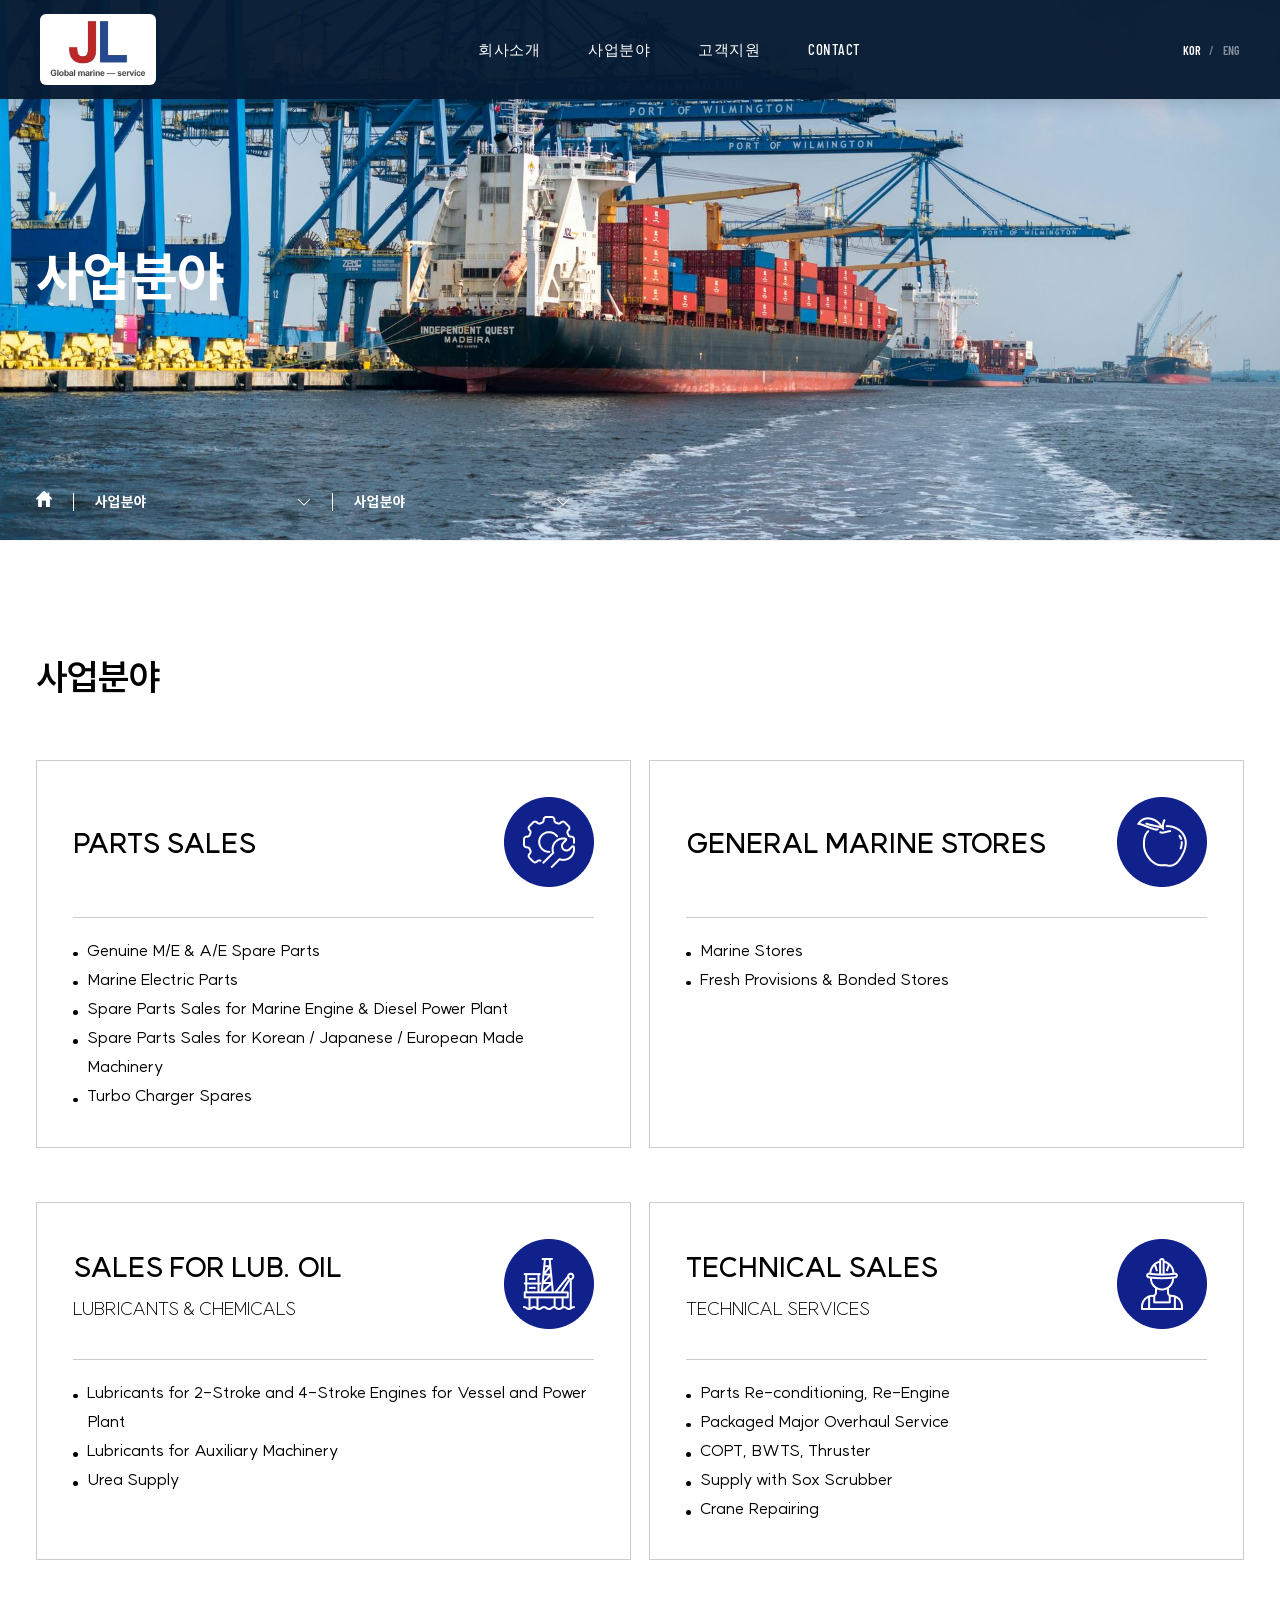
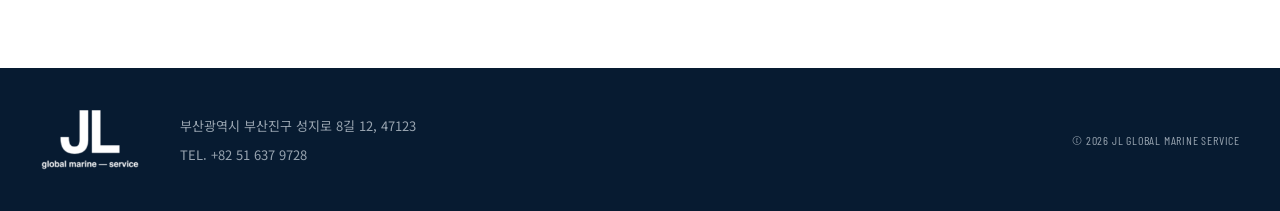
==== commit 510ecc79: "Capitalize Global in header logo and make menu backgrounds more see-through Co-Authored-By: Claude O" ====
--- a/jlgms/business/business-field.html
+++ b/jlgms/business/business-field.html
@@ -69,7 +69,7 @@
 <link rel="preconnect" href="https://fonts.googleapis.com">
     <link rel="preconnect" href="https://fonts.gstatic.com" crossorigin>
     <link href="https://fonts.googleapis.com/css2?family=Barlow+Condensed:wght@500;600;700&family=Noto+Sans+KR:wght@400;500;600;700&display=swap" rel="stylesheet">
-    <link rel="stylesheet" type="text/css" href="../../css/site-header.css?v=2">
+    <link rel="stylesheet" type="text/css" href="../../css/site-header.css?v=3">
 </head>
 
 <body onselectstart="return false" ondragstart="return false" oncontextmenu="return false">
@@ -77,7 +77,7 @@
 <div class="jl-header-wrap" id="header">
     <a class="jl-skip" href="#Main" data-en="Skip to content">본문 바로가기</a>
     <div class="jl-header">
-        <a class="jl-logo" href="../../index.html"><img src="../../assets/logo.png" alt="JL Global Marine Service"></a>
+        <a class="jl-logo" href="../../index.html"><img src="../../assets/logo.png?v=2" alt="JL Global Marine Service"></a>
         <nav class="jl-nav" aria-label="주요 메뉴">
             <ul><li><a href="../../jlgms/company/ceo.html" data-en="COMPANY">회사소개</a><ul class="jl-lnb"><li><a href="../../jlgms/company/ceo.html" data-en="Overview">회사 개요</a></li><li><a href="../../jlgms/company/history.html" data-en="History">회사연혁</a></li></ul></li><li><a href="../../jlgms/business/business-field.html" data-en="Business Fields">사업분야</a><ul class="jl-lnb"><li><a href="../../jlgms/business/business-field.html" data-en="Business Fields">사업분야</a></li><li><a href="../../jlgms/business/engine/enginecomponents.html" data-en="Engine Parts">엔진부품</a></li><li><a href="../../jlgms/business/vessel.html" data-en="Marine Equipment">선박 기자재</a></li><li><a href="../../jlgms/ship-stores/ship-stores11.html" data-en="Ship Stores">선용품</a></li><li><a href="../../jlgms/lubricant/lubricatingoil.html" data-en="Lubricants">윤활유</a></li><li><a href="../../jlgms/business/technical-services.html" data-en="Technical Services">기술 용역</a></li></ul></li><li><a href="../../jlgms/customer/quote.html" data-en="SUPPORT">고객지원</a><ul class="jl-lnb"><li><a href="../../jlgms/customer/quote.html" data-en="Request a Quote">견적서 문의</a></li></ul></li><li><a href="../../jlgms/contact/direction.html" data-en="CONTACT">CONTACT</a><ul class="jl-lnb"><li><a href="../../jlgms/contact/direction.html" data-en="Directions">오시는 길</a></li></ul></li></ul>
         </nav>
--- a/css/site-header.css
+++ b/css/site-header.css
@@ -24,7 +24,7 @@
 .jl-lnb {
   position: absolute; top: 100%; left: 50%; transform: translateX(-50%);
   display: none; min-width: 170px; margin: 0; padding: 14px 0; list-style: none;
-  background: rgba(7,27,49,.78); -webkit-backdrop-filter: blur(14px); backdrop-filter: blur(14px);
+  background: rgba(7,27,49,.45); -webkit-backdrop-filter: blur(5px); backdrop-filter: blur(5px);
   border: 1px solid rgba(255,255,255,.12); border-radius: 4px; box-shadow: 0 8px 24px rgba(0,0,0,.25);
 }
 .jl-nav > ul > li:hover .jl-lnb { display: block; }
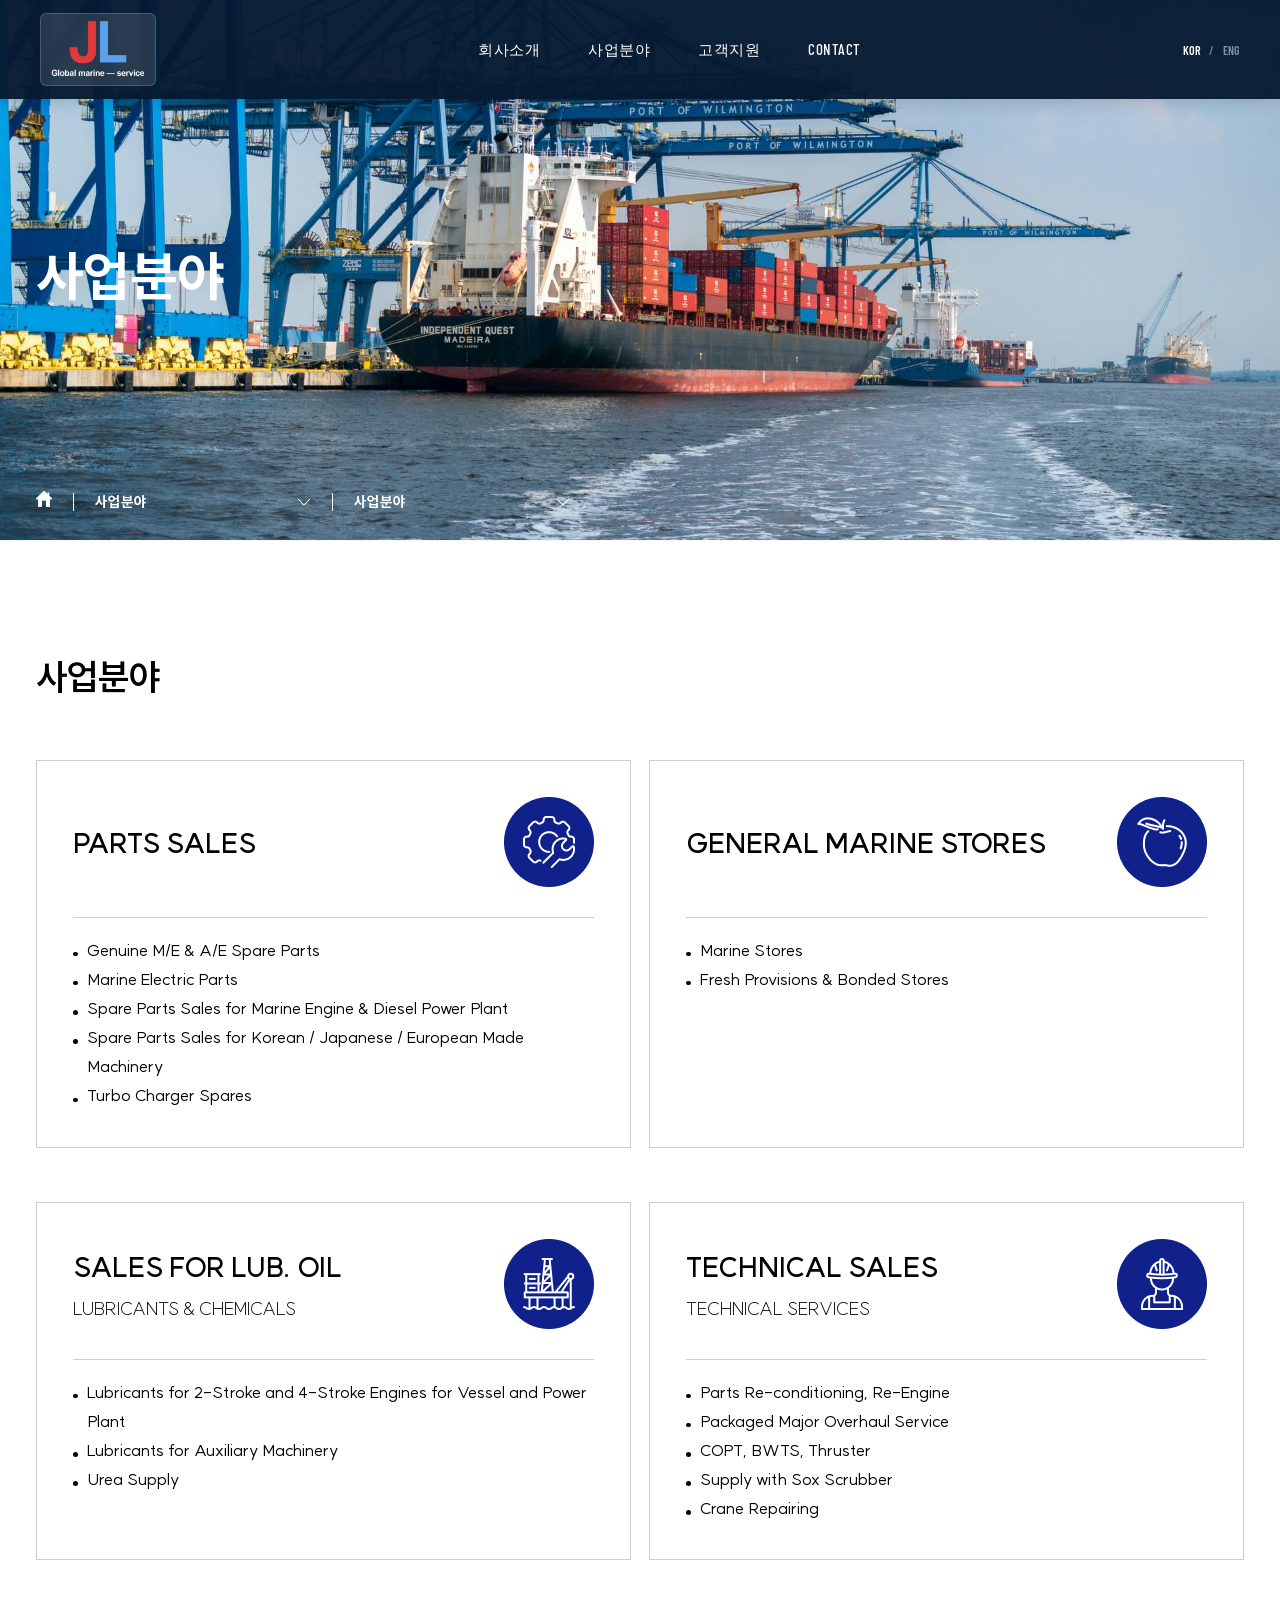
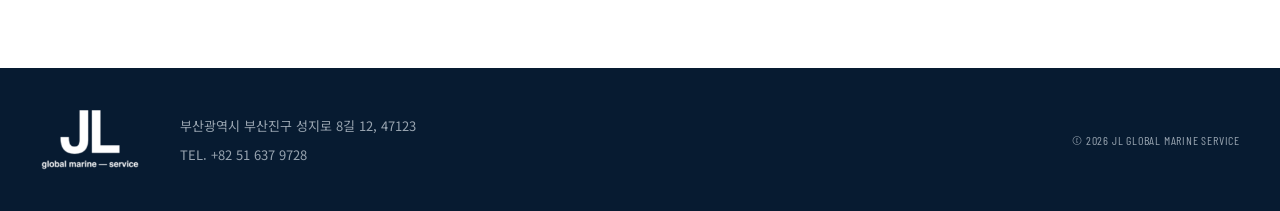
==== commit fdaf7aed: "Give header logo a translucent background with light-colored lettering Co-Authored-By: Claude Opus 5" ====
--- a/jlgms/business/business-field.html
+++ b/jlgms/business/business-field.html
@@ -69,7 +69,7 @@
 <link rel="preconnect" href="https://fonts.googleapis.com">
     <link rel="preconnect" href="https://fonts.gstatic.com" crossorigin>
     <link href="https://fonts.googleapis.com/css2?family=Barlow+Condensed:wght@500;600;700&family=Noto+Sans+KR:wght@400;500;600;700&display=swap" rel="stylesheet">
-    <link rel="stylesheet" type="text/css" href="../../css/site-header.css?v=3">
+    <link rel="stylesheet" type="text/css" href="../../css/site-header.css?v=4">
 </head>
 
 <body onselectstart="return false" ondragstart="return false" oncontextmenu="return false">
@@ -77,7 +77,7 @@
 <div class="jl-header-wrap" id="header">
     <a class="jl-skip" href="#Main" data-en="Skip to content">본문 바로가기</a>
     <div class="jl-header">
-        <a class="jl-logo" href="../../index.html"><img src="../../assets/logo.png?v=2" alt="JL Global Marine Service"></a>
+        <a class="jl-logo" href="../../index.html"><img src="../../assets/logo-light.png" alt="JL Global Marine Service"></a>
         <nav class="jl-nav" aria-label="주요 메뉴">
             <ul><li><a href="../../jlgms/company/ceo.html" data-en="COMPANY">회사소개</a><ul class="jl-lnb"><li><a href="../../jlgms/company/ceo.html" data-en="Overview">회사 개요</a></li><li><a href="../../jlgms/company/history.html" data-en="History">회사연혁</a></li></ul></li><li><a href="../../jlgms/business/business-field.html" data-en="Business Fields">사업분야</a><ul class="jl-lnb"><li><a href="../../jlgms/business/business-field.html" data-en="Business Fields">사업분야</a></li><li><a href="../../jlgms/business/engine/enginecomponents.html" data-en="Engine Parts">엔진부품</a></li><li><a href="../../jlgms/business/vessel.html" data-en="Marine Equipment">선박 기자재</a></li><li><a href="../../jlgms/ship-stores/ship-stores11.html" data-en="Ship Stores">선용품</a></li><li><a href="../../jlgms/lubricant/lubricatingoil.html" data-en="Lubricants">윤활유</a></li><li><a href="../../jlgms/business/technical-services.html" data-en="Technical Services">기술 용역</a></li></ul></li><li><a href="../../jlgms/customer/quote.html" data-en="SUPPORT">고객지원</a><ul class="jl-lnb"><li><a href="../../jlgms/customer/quote.html" data-en="Request a Quote">견적서 문의</a></li></ul></li><li><a href="../../jlgms/contact/direction.html" data-en="CONTACT">CONTACT</a><ul class="jl-lnb"><li><a href="../../jlgms/contact/direction.html" data-en="Directions">오시는 길</a></li></ul></li></ul>
         </nav>
--- a/css/site-header.css
+++ b/css/site-header.css
@@ -12,7 +12,7 @@
   height: 99px; max-width: 1680px; margin: 0 auto; padding: 0 40px;
   display: flex; align-items: center; justify-content: space-between;
 }
-.jl-logo { display: block; width: 116px; padding: 5px 9px; background: #fff; border-radius: 6px; }
+.jl-logo { display: block; width: 116px; padding: 5px 9px; background: rgba(255,255,255,.12); border: 1px solid rgba(255,255,255,.18); border-radius: 6px; -webkit-backdrop-filter: blur(6px); backdrop-filter: blur(6px); }
 .jl-logo img { display: block; width: 100%; height: auto; }
 .jl-nav { display: flex; }
 .jl-nav > ul { display: flex; padding: 0; margin: 0; list-style: none; }
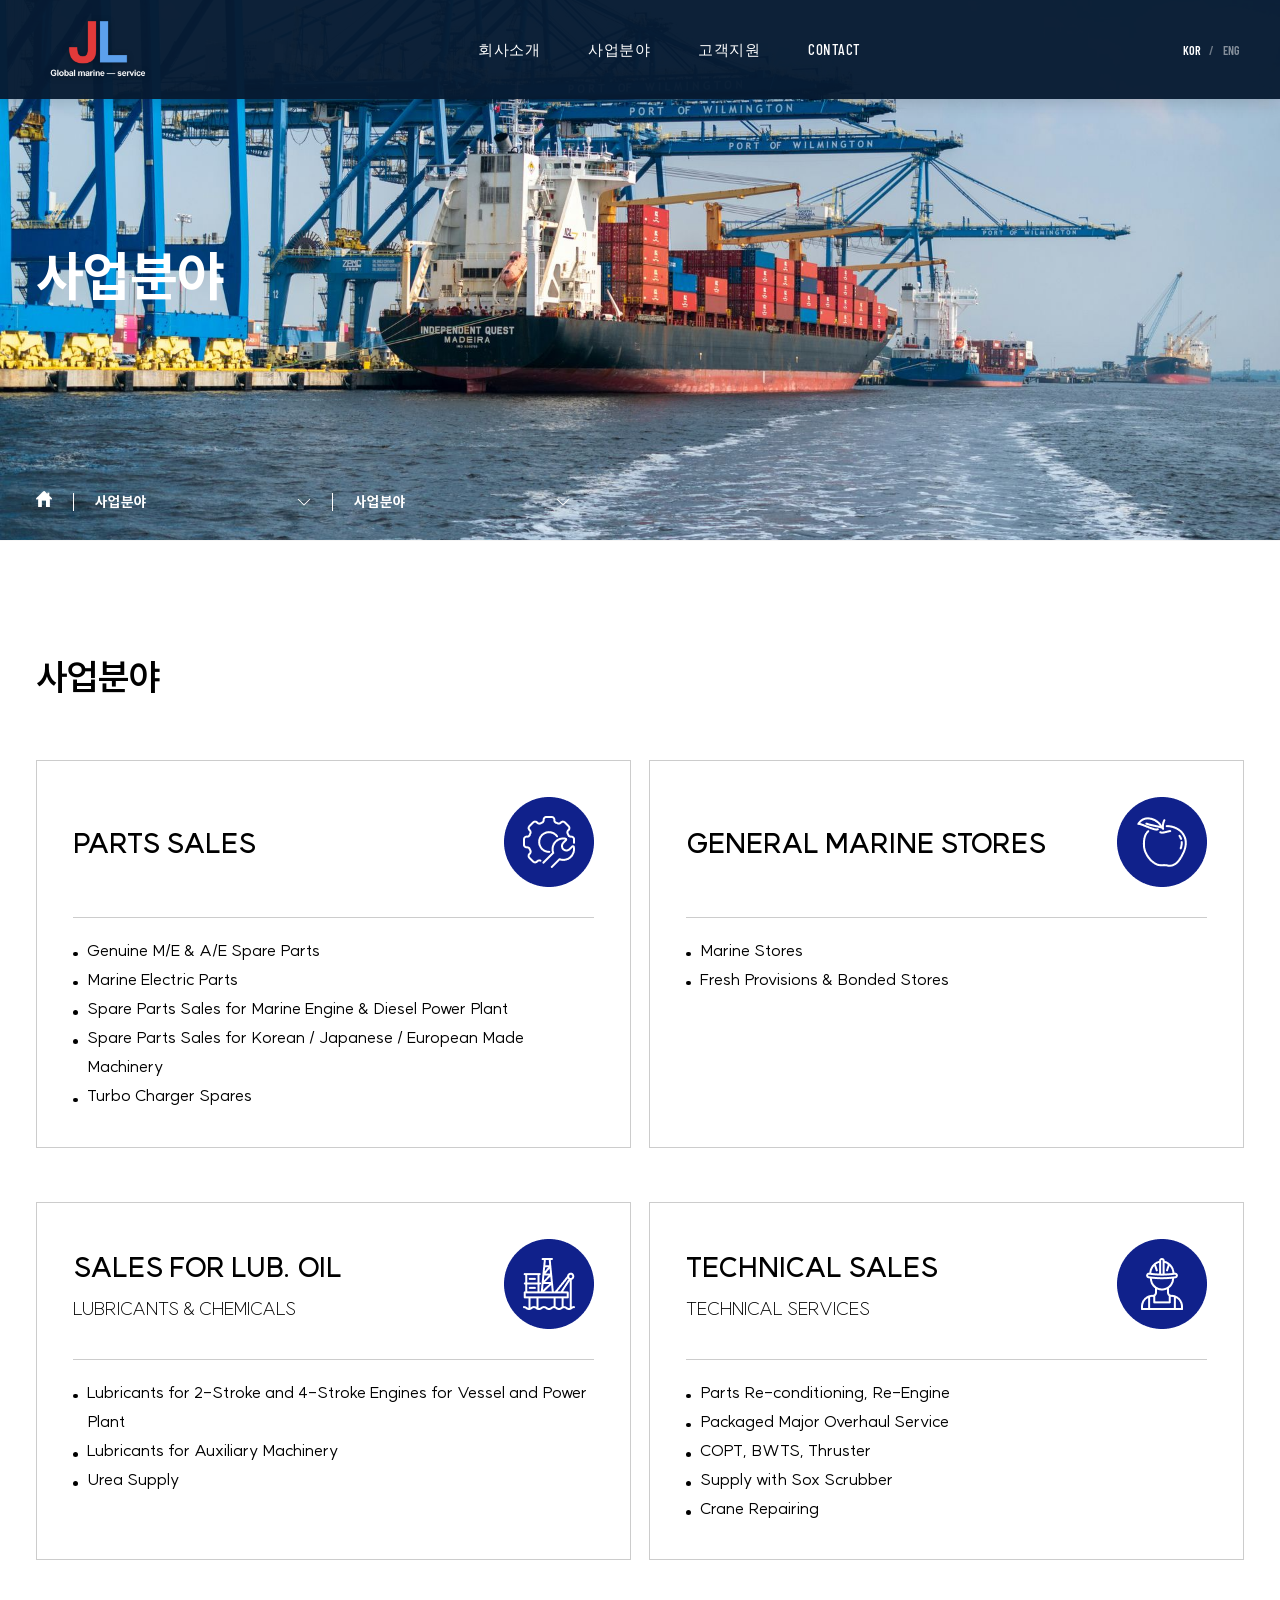
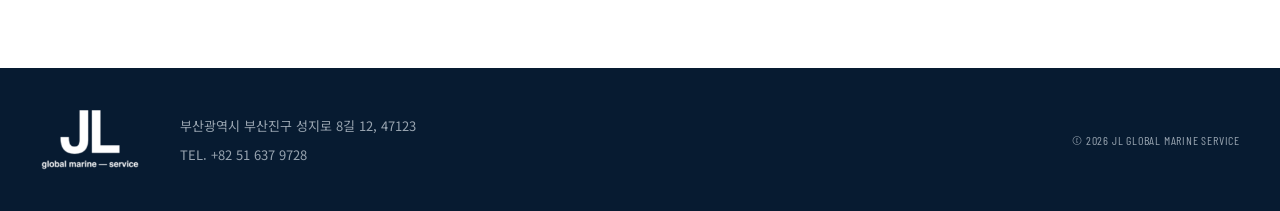
==== commit f679cb62: "Remove the logo box background and border entirely Co-Authored-By: Claude Opus 5.5 <noreply@anthropi" ====
--- a/jlgms/business/business-field.html
+++ b/jlgms/business/business-field.html
@@ -69,7 +69,7 @@
 <link rel="preconnect" href="https://fonts.googleapis.com">
     <link rel="preconnect" href="https://fonts.gstatic.com" crossorigin>
     <link href="https://fonts.googleapis.com/css2?family=Barlow+Condensed:wght@500;600;700&family=Noto+Sans+KR:wght@400;500;600;700&display=swap" rel="stylesheet">
-    <link rel="stylesheet" type="text/css" href="../../css/site-header.css?v=4">
+    <link rel="stylesheet" type="text/css" href="../../css/site-header.css?v=5">
 </head>
 
 <body onselectstart="return false" ondragstart="return false" oncontextmenu="return false">
--- a/css/site-header.css
+++ b/css/site-header.css
@@ -12,7 +12,7 @@
   height: 99px; max-width: 1680px; margin: 0 auto; padding: 0 40px;
   display: flex; align-items: center; justify-content: space-between;
 }
-.jl-logo { display: block; width: 116px; padding: 5px 9px; background: rgba(255,255,255,.12); border: 1px solid rgba(255,255,255,.18); border-radius: 6px; -webkit-backdrop-filter: blur(6px); backdrop-filter: blur(6px); }
+.jl-logo { display: block; width: 116px; padding: 5px 9px; background: transparent; border: 0; filter: drop-shadow(0 1px 3px rgba(0,0,0,.35)); }
 .jl-logo img { display: block; width: 100%; height: auto; }
 .jl-nav { display: flex; }
 .jl-nav > ul { display: flex; padding: 0; margin: 0; list-style: none; }
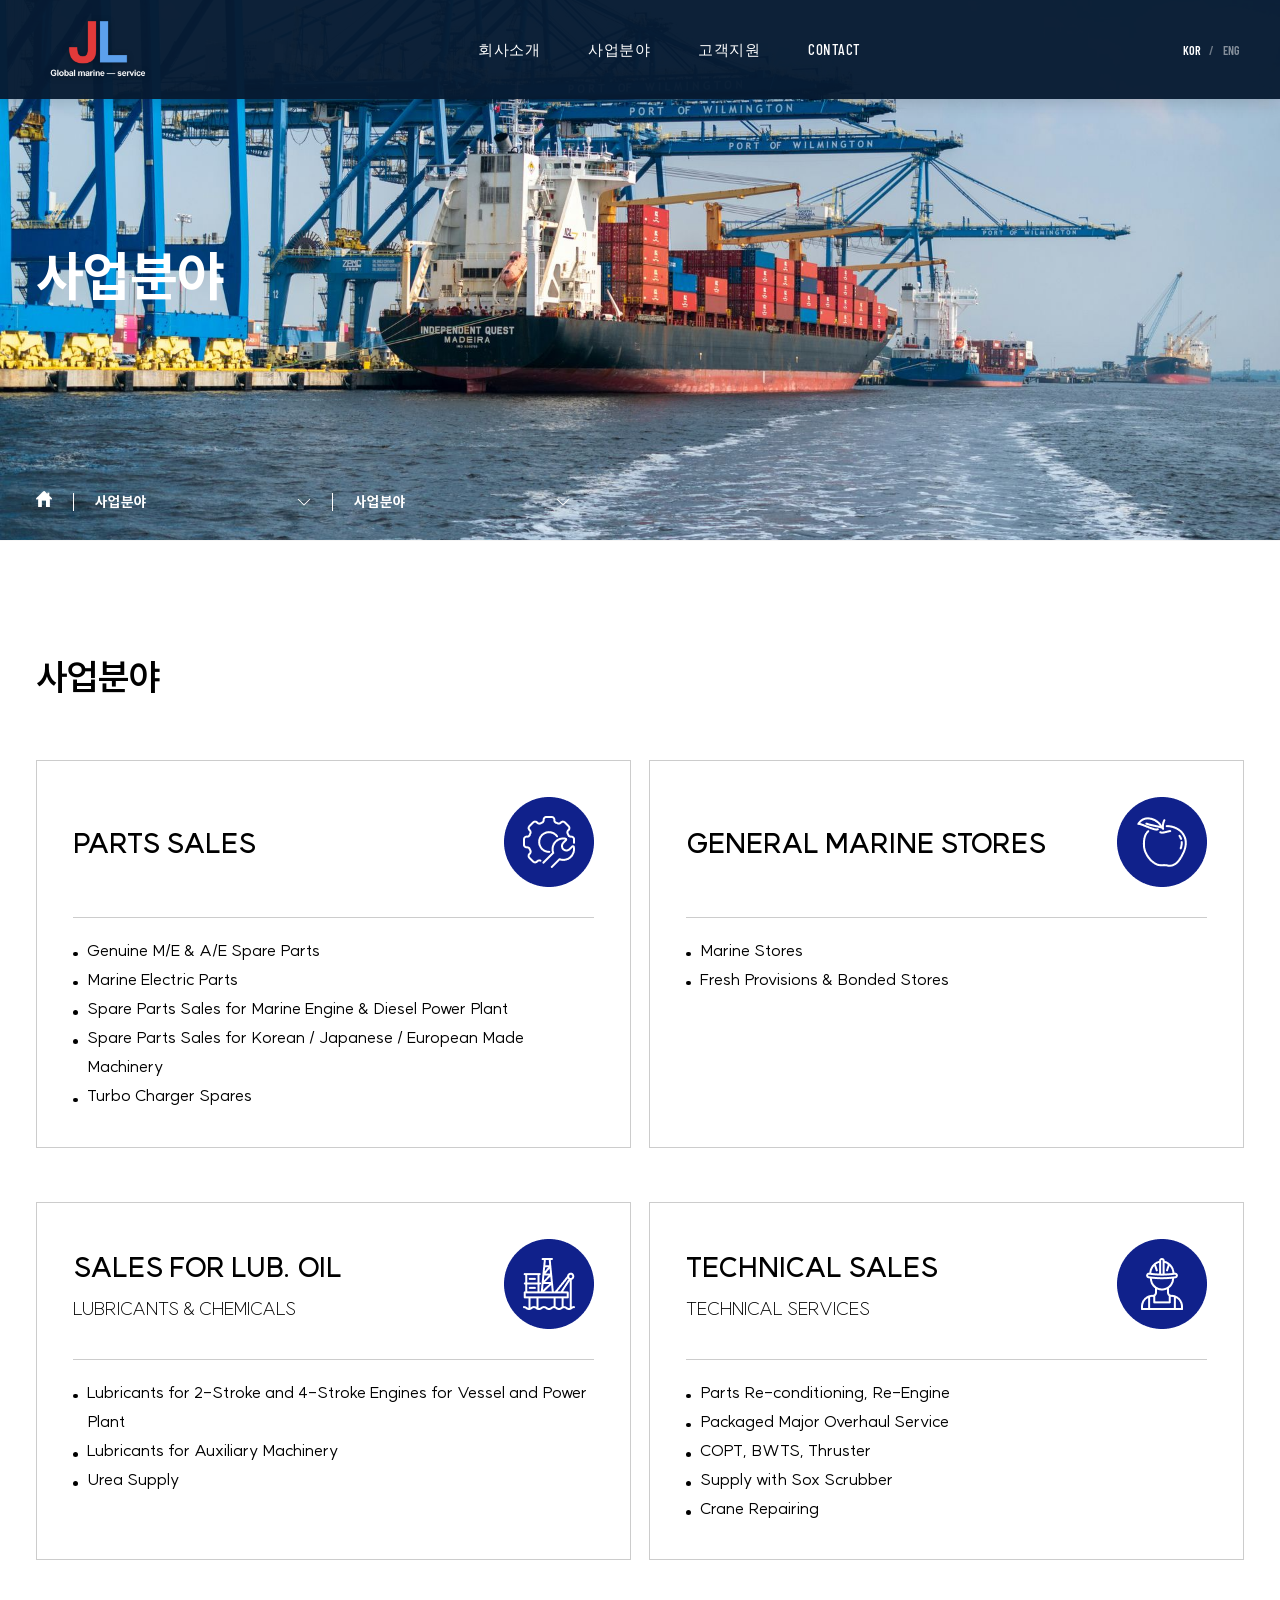
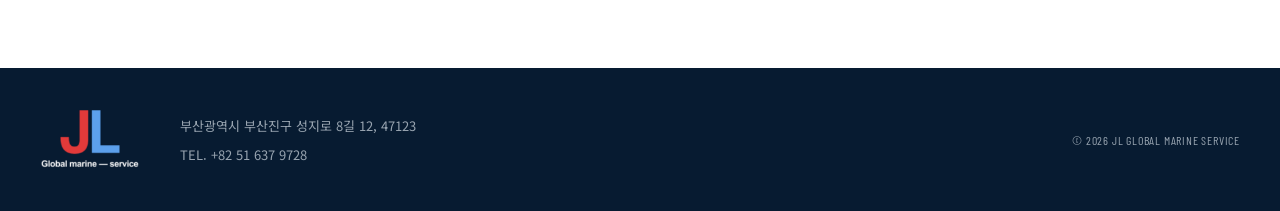
==== commit 9daaab0c: "Use the header logo in the footer on every page Co-Authored-By: Claude Opus 5.5 <noreply@anthropic.c" ====
--- a/jlgms/business/business-field.html
+++ b/jlgms/business/business-field.html
@@ -500,7 +500,7 @@
 
 <footer class="jl-footer">
     <div class="jl-footer-inner">
-        <img src="../../assets/logo-white.png" alt="JL Global Marine Service">
+        <img src="../../assets/logo-light.png" alt="JL Global Marine Service">
         <div><address data-en="12, Seongji-ro 8-gil, Busanjin-gu, Busan, Korea 47123">부산광역시 부산진구 성지로 8길 12, 47123</address><p>TEL. +82 51 637 9728</p></div>
         <span class="jl-copyright">© 2026 JL GLOBAL MARINE SERVICE</span>
     </div>
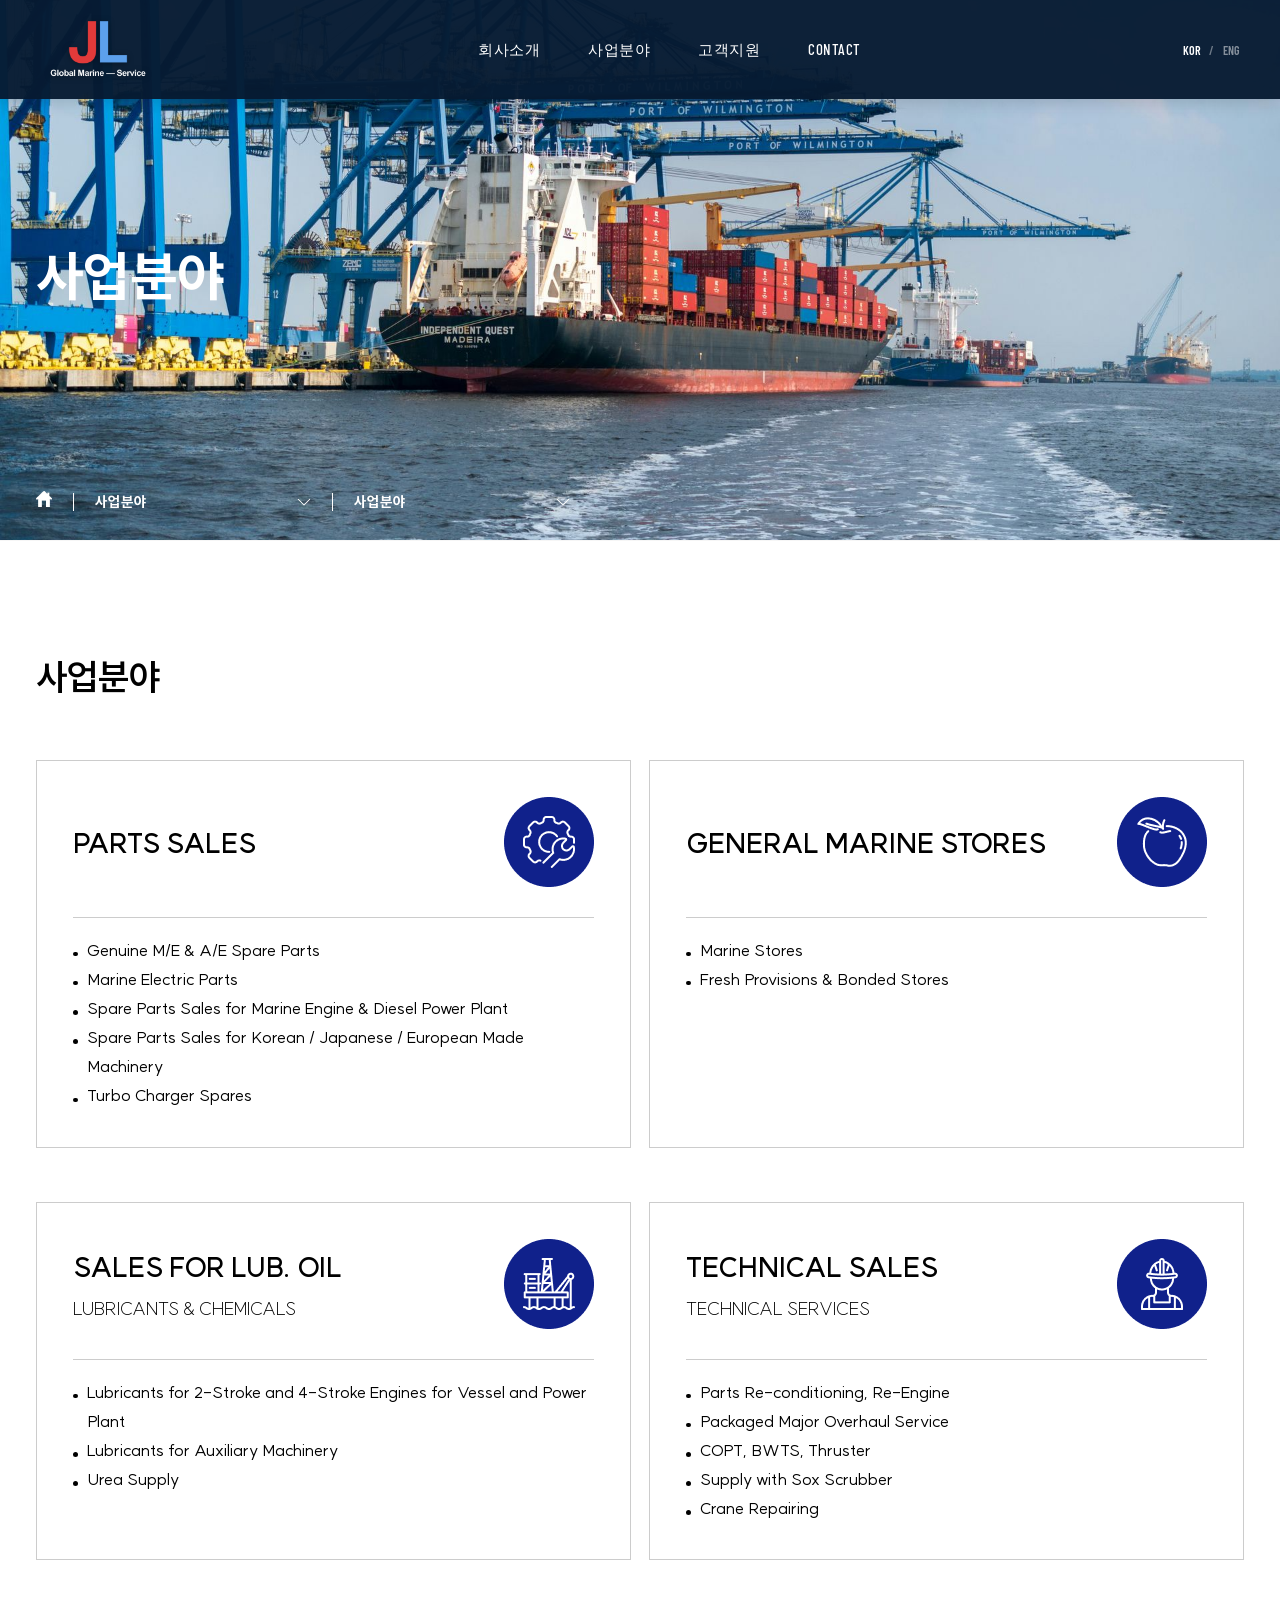
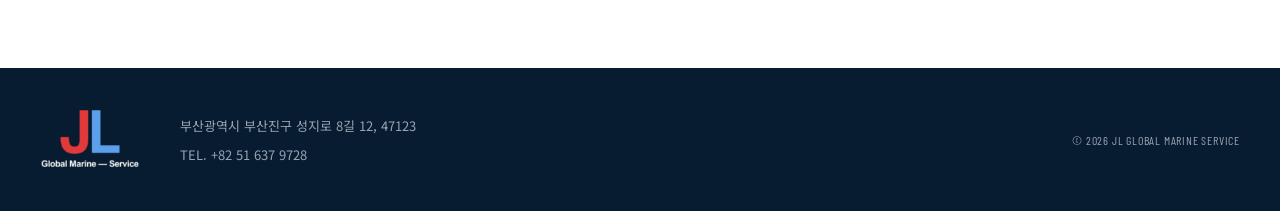
==== commit 01a99235: "Capitalize each word in the logo tagline: Global Marine — Service Co-Authored-By: Claude Opus 5.5 <n" ====
--- a/jlgms/business/business-field.html
+++ b/jlgms/business/business-field.html
@@ -77,7 +77,7 @@
 <div class="jl-header-wrap" id="header">
     <a class="jl-skip" href="#Main" data-en="Skip to content">본문 바로가기</a>
     <div class="jl-header">
-        <a class="jl-logo" href="../../index.html"><img src="../../assets/logo-light.png" alt="JL Global Marine Service"></a>
+        <a class="jl-logo" href="../../index.html"><img src="../../assets/logo-light.png?v=2" alt="JL Global Marine Service"></a>
         <nav class="jl-nav" aria-label="주요 메뉴">
             <ul><li><a href="../../jlgms/company/ceo.html" data-en="COMPANY">회사소개</a><ul class="jl-lnb"><li><a href="../../jlgms/company/ceo.html" data-en="Overview">회사 개요</a></li><li><a href="../../jlgms/company/history.html" data-en="History">회사연혁</a></li></ul></li><li><a href="../../jlgms/business/business-field.html" data-en="Business Fields">사업분야</a><ul class="jl-lnb"><li><a href="../../jlgms/business/business-field.html" data-en="Business Fields">사업분야</a></li><li><a href="../../jlgms/business/engine/enginecomponents.html" data-en="Engine Parts">엔진부품</a></li><li><a href="../../jlgms/business/vessel.html" data-en="Marine Equipment">선박 기자재</a></li><li><a href="../../jlgms/ship-stores/ship-stores11.html" data-en="Ship Stores">선용품</a></li><li><a href="../../jlgms/lubricant/lubricatingoil.html" data-en="Lubricants">윤활유</a></li><li><a href="../../jlgms/business/technical-services.html" data-en="Technical Services">기술 용역</a></li></ul></li><li><a href="../../jlgms/customer/quote.html" data-en="SUPPORT">고객지원</a><ul class="jl-lnb"><li><a href="../../jlgms/customer/quote.html" data-en="Request a Quote">견적서 문의</a></li></ul></li><li><a href="../../jlgms/contact/direction.html" data-en="CONTACT">CONTACT</a><ul class="jl-lnb"><li><a href="../../jlgms/contact/direction.html" data-en="Directions">오시는 길</a></li></ul></li></ul>
         </nav>
@@ -500,7 +500,7 @@
 
 <footer class="jl-footer">
     <div class="jl-footer-inner">
-        <img src="../../assets/logo-light.png" alt="JL Global Marine Service">
+        <img src="../../assets/logo-light.png?v=2" alt="JL Global Marine Service">
         <div><address data-en="12, Seongji-ro 8-gil, Busanjin-gu, Busan, Korea 47123">부산광역시 부산진구 성지로 8길 12, 47123</address><p>TEL. +82 51 637 9728</p></div>
         <span class="jl-copyright">© 2026 JL GLOBAL MARINE SERVICE</span>
     </div>
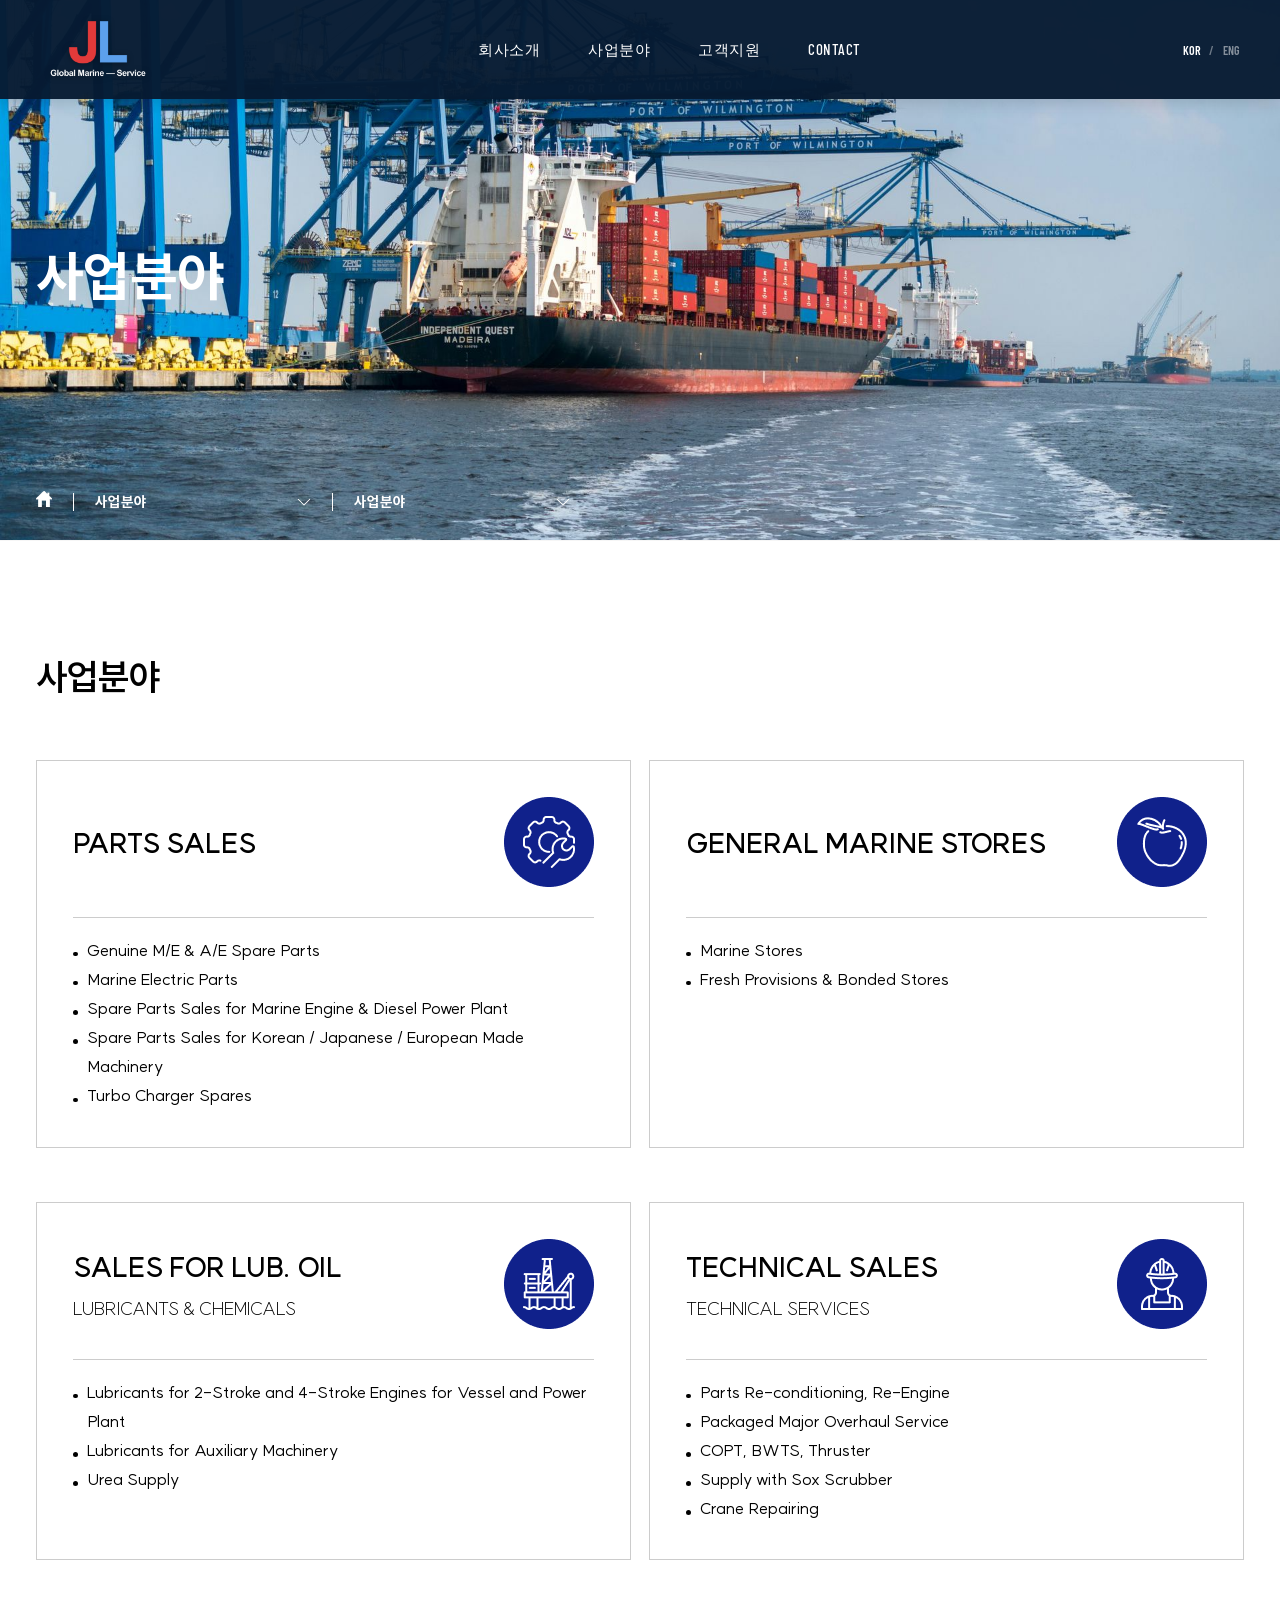
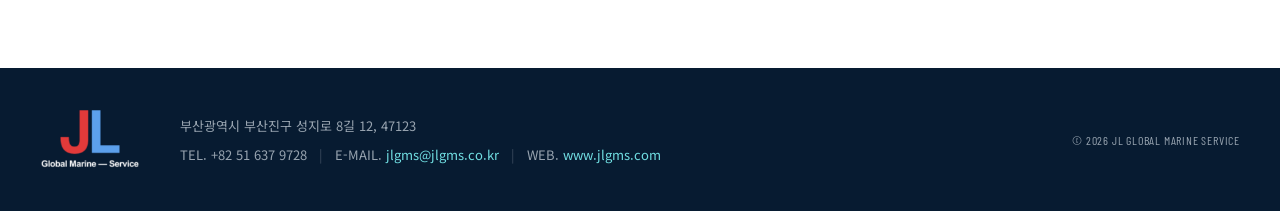
==== commit 9bb30cd7: "Add email and website address to the footer on every page Co-Authored-By: Claude Opus 5.5 <noreply@a" ====
--- a/jlgms/business/business-field.html
+++ b/jlgms/business/business-field.html
@@ -69,7 +69,7 @@
 <link rel="preconnect" href="https://fonts.googleapis.com">
     <link rel="preconnect" href="https://fonts.gstatic.com" crossorigin>
     <link href="https://fonts.googleapis.com/css2?family=Barlow+Condensed:wght@500;600;700&family=Noto+Sans+KR:wght@400;500;600;700&display=swap" rel="stylesheet">
-    <link rel="stylesheet" type="text/css" href="../../css/site-header.css?v=5">
+    <link rel="stylesheet" type="text/css" href="../../css/site-header.css?v=7">
 </head>
 
 <body onselectstart="return false" ondragstart="return false" oncontextmenu="return false">
@@ -501,7 +501,7 @@
 <footer class="jl-footer">
     <div class="jl-footer-inner">
         <img src="../../assets/logo-light.png?v=2" alt="JL Global Marine Service">
-        <div><address data-en="12, Seongji-ro 8-gil, Busanjin-gu, Busan, Korea 47123">부산광역시 부산진구 성지로 8길 12, 47123</address><p>TEL. +82 51 637 9728</p></div>
+        <div><address data-en="12, Seongji-ro 8-gil, Busanjin-gu, Busan, Korea 47123">부산광역시 부산진구 성지로 8길 12, 47123</address><p><span class="footer-item">TEL. +82 51 637 9728</span><span class="footer-sep">|</span><span class="footer-item">E-MAIL. <a href="mailto:jlgms@jlgms.co.kr">jlgms@jlgms.co.kr</a></span><span class="footer-sep">|</span><span class="footer-item">WEB. <a href="https://jlgms.com/">www.jlgms.com</a></span></p></div>
         <span class="jl-copyright">© 2026 JL GLOBAL MARINE SERVICE</span>
     </div>
 </footer>
--- a/css/site-header.css
+++ b/css/site-header.css
@@ -55,3 +55,7 @@
   transform: none !important;
   transition: none !important;
 }
+.jl-footer-inner a { color: #71dfe3; text-decoration: none; }
+.jl-footer-inner a:hover, .footer a:hover { text-decoration: underline; }
+.footer-sep { margin: 0 12px; opacity: .35; }
+.footer-item { white-space: nowrap; }
